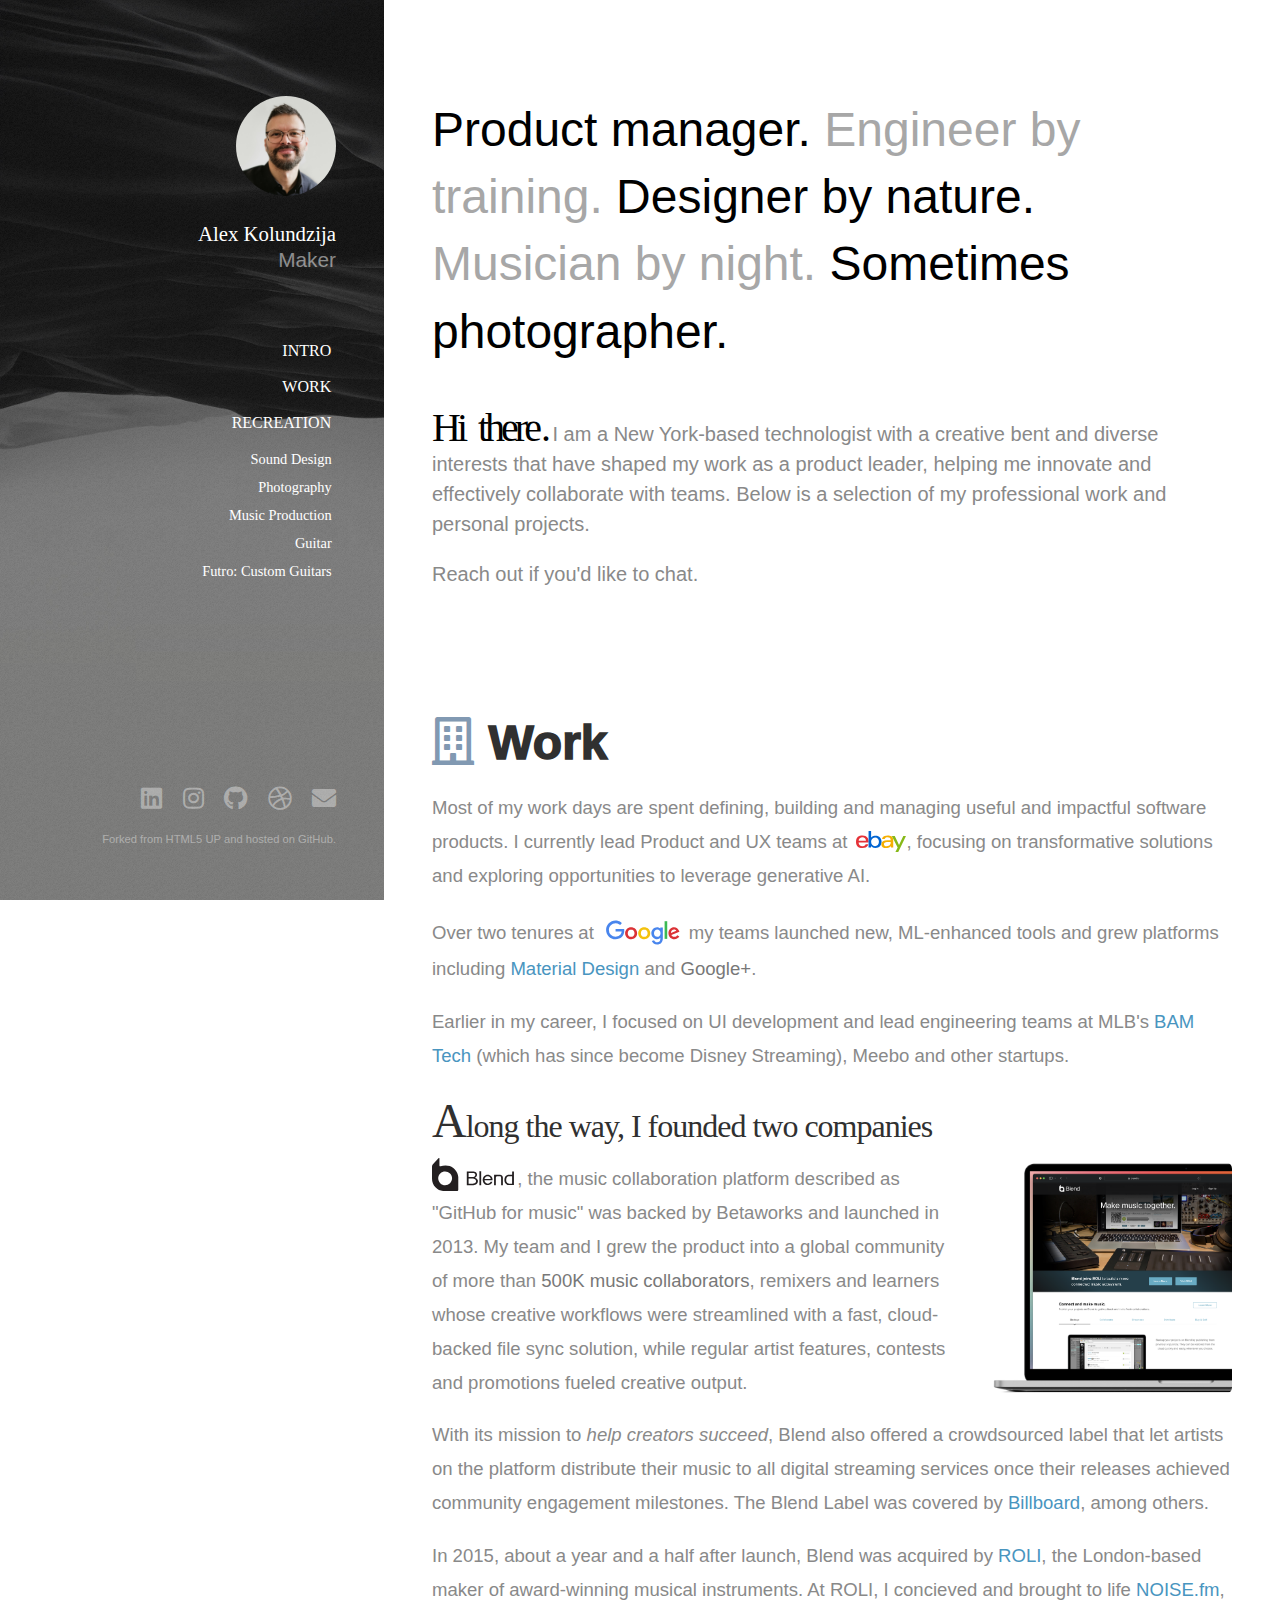
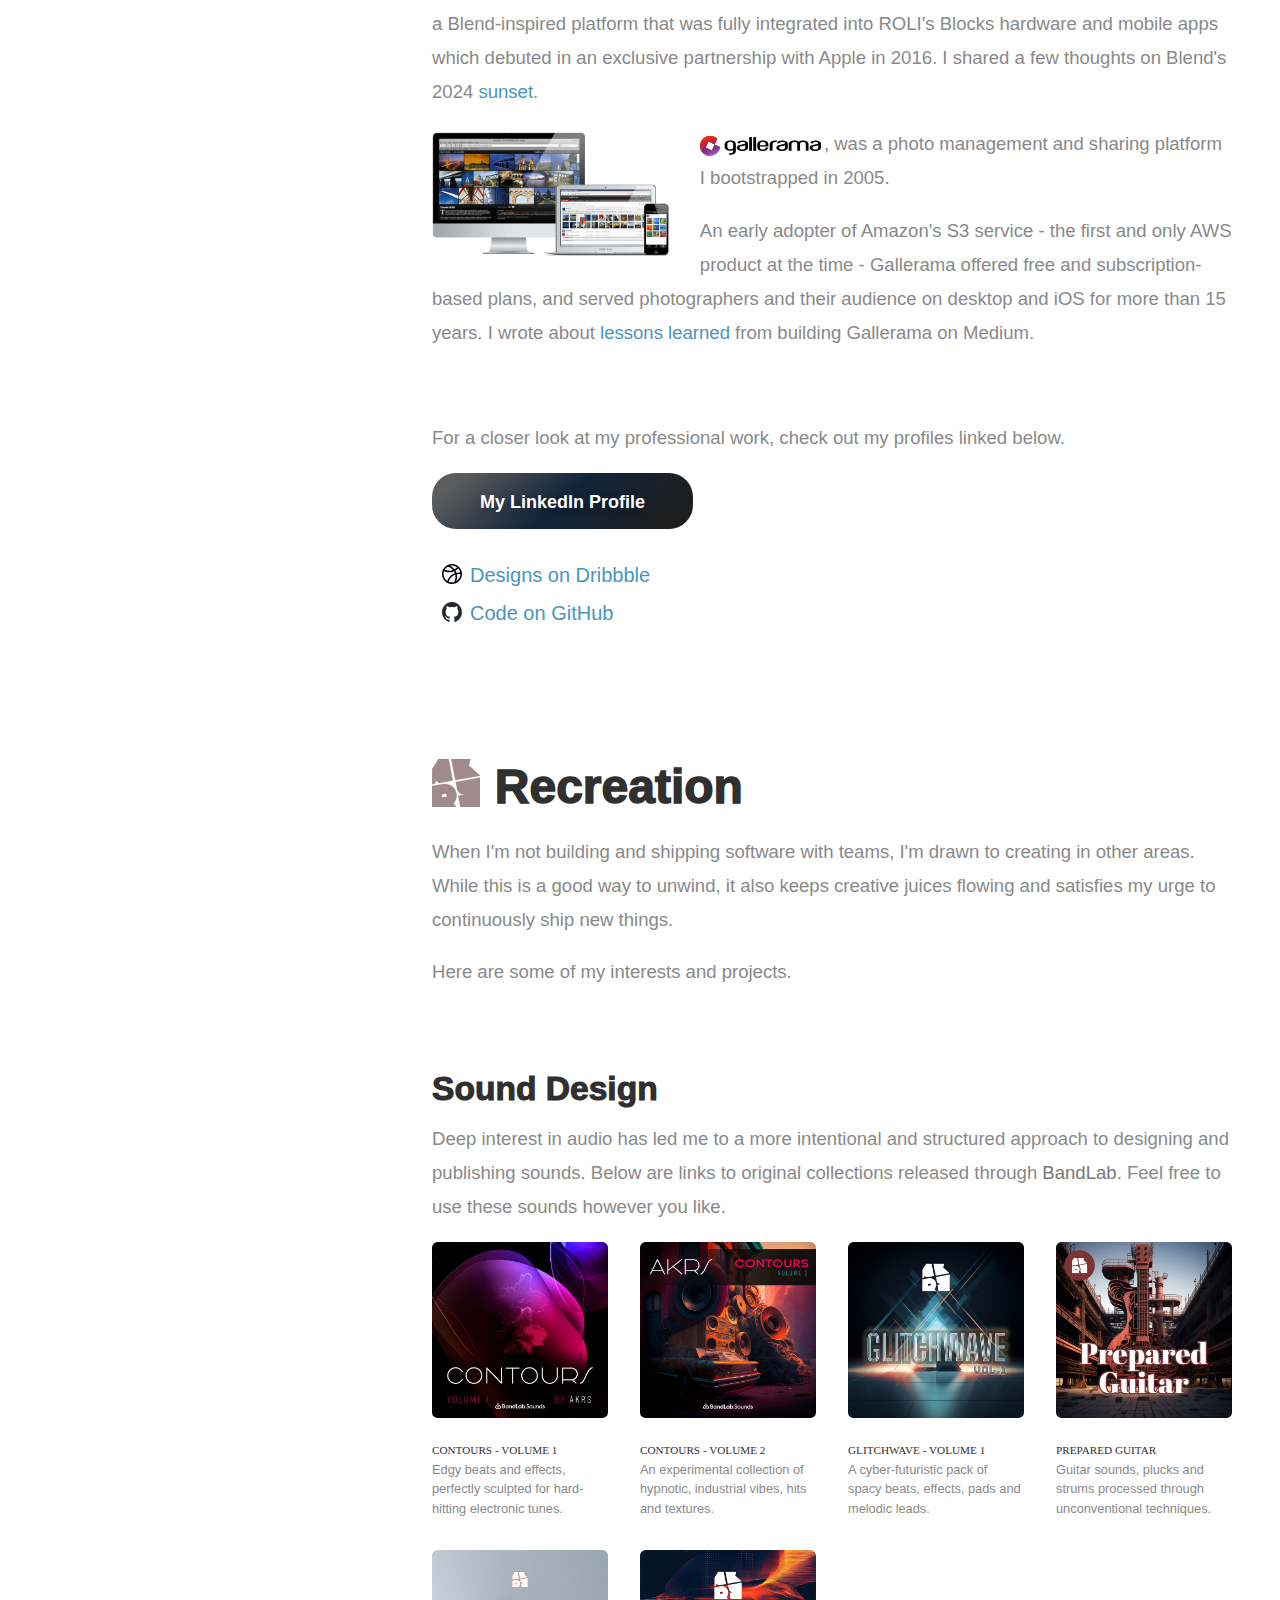
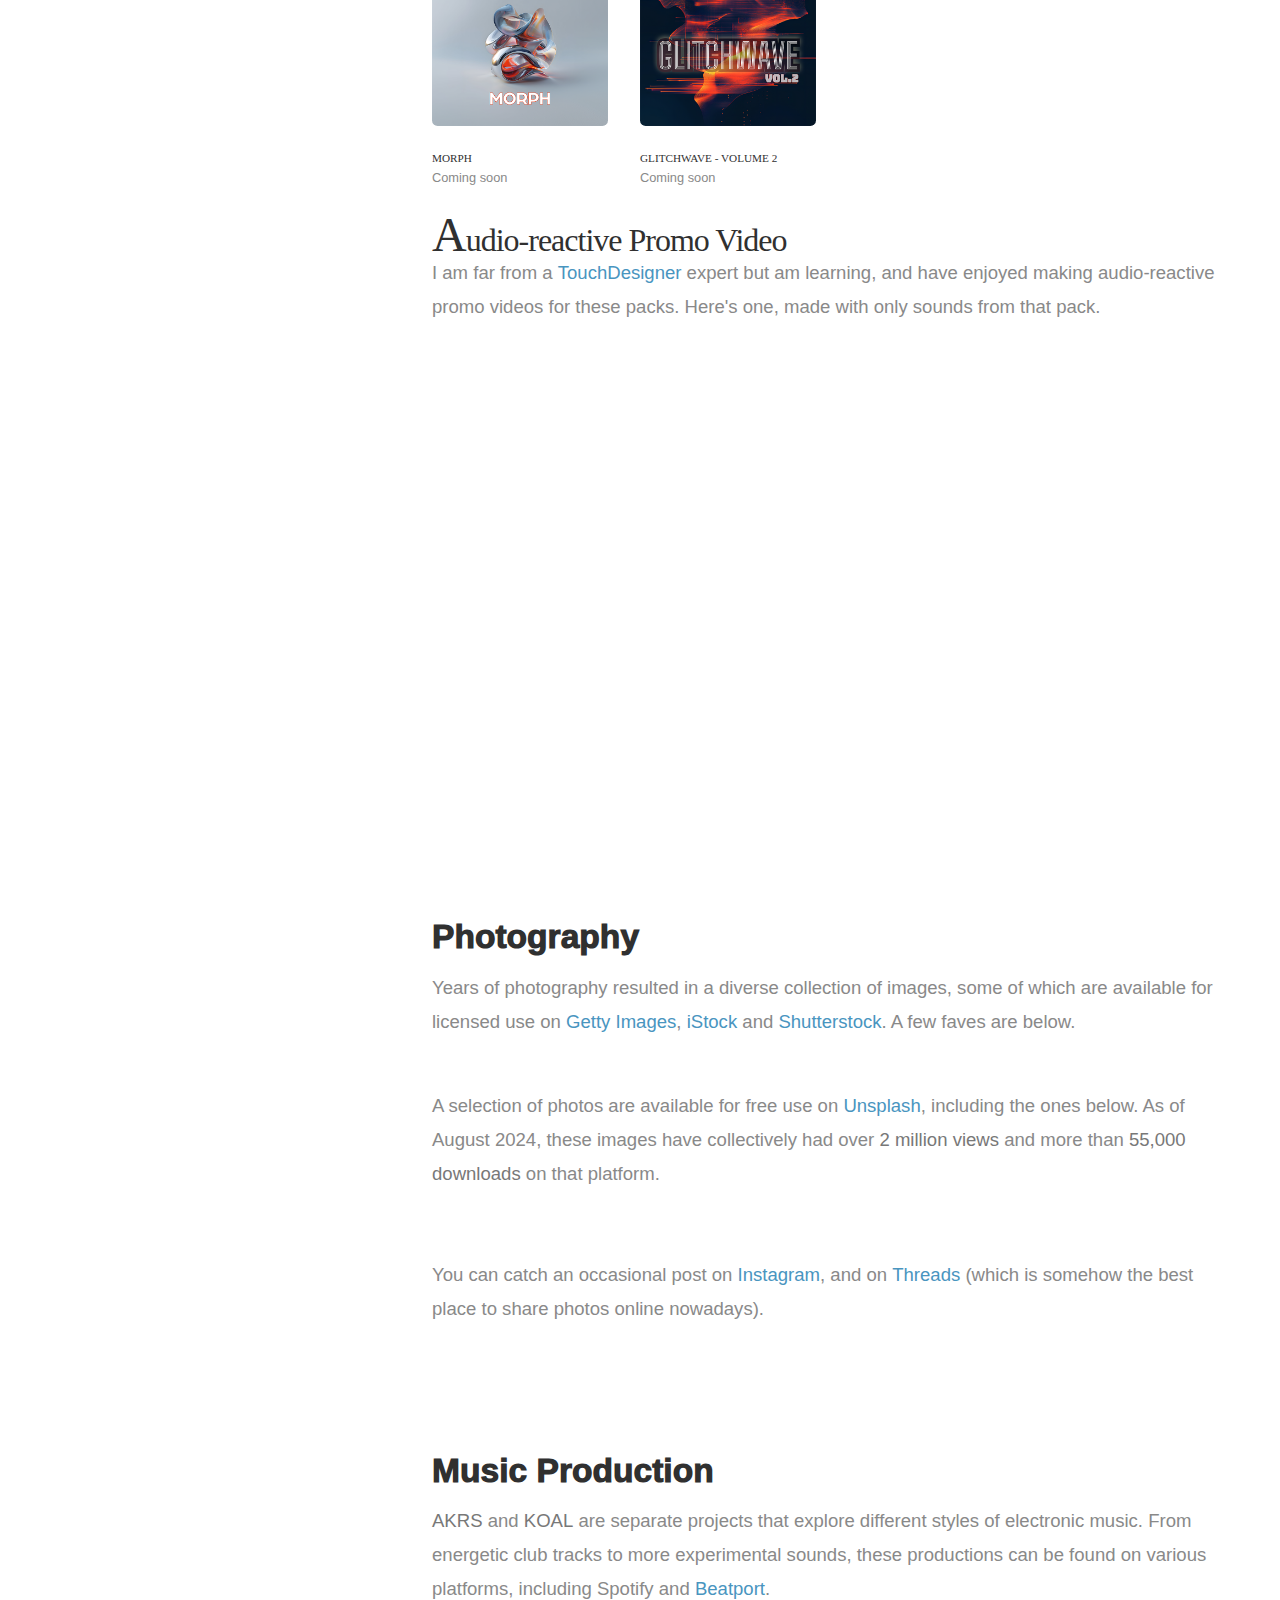
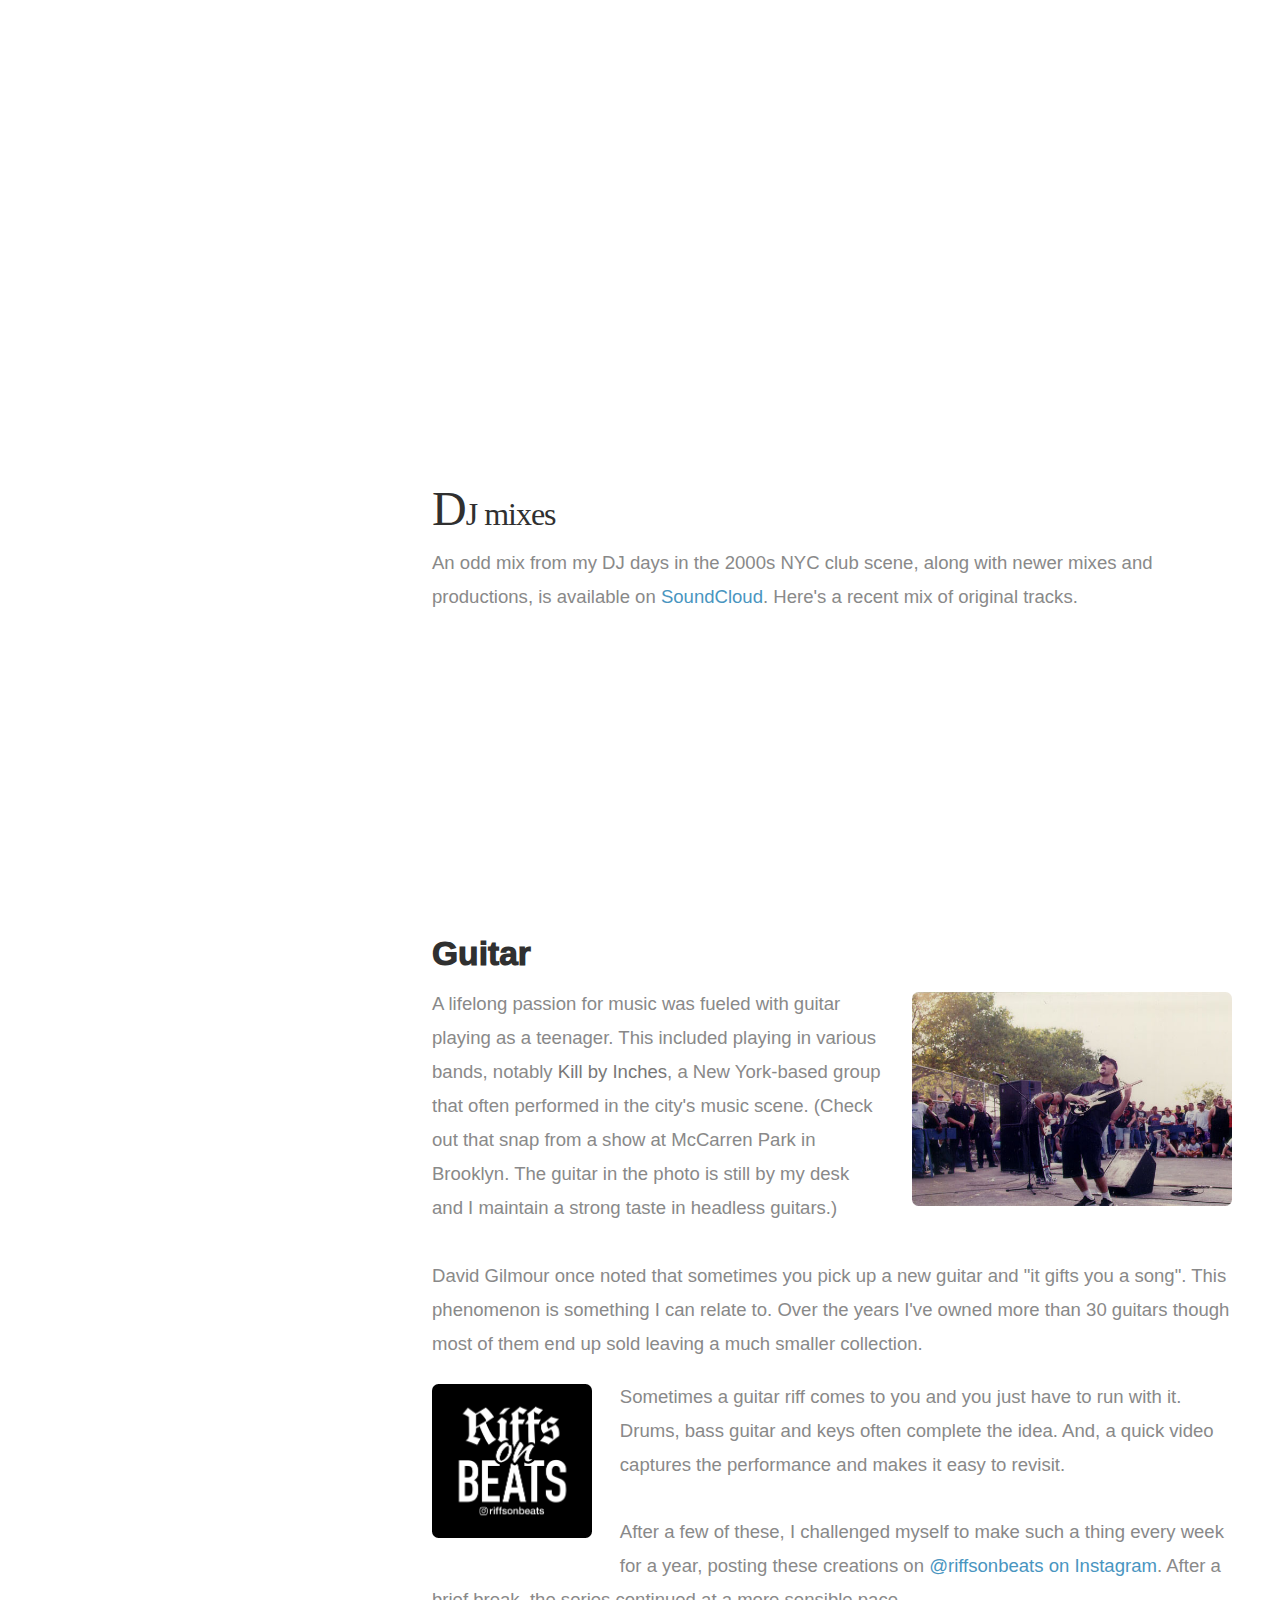
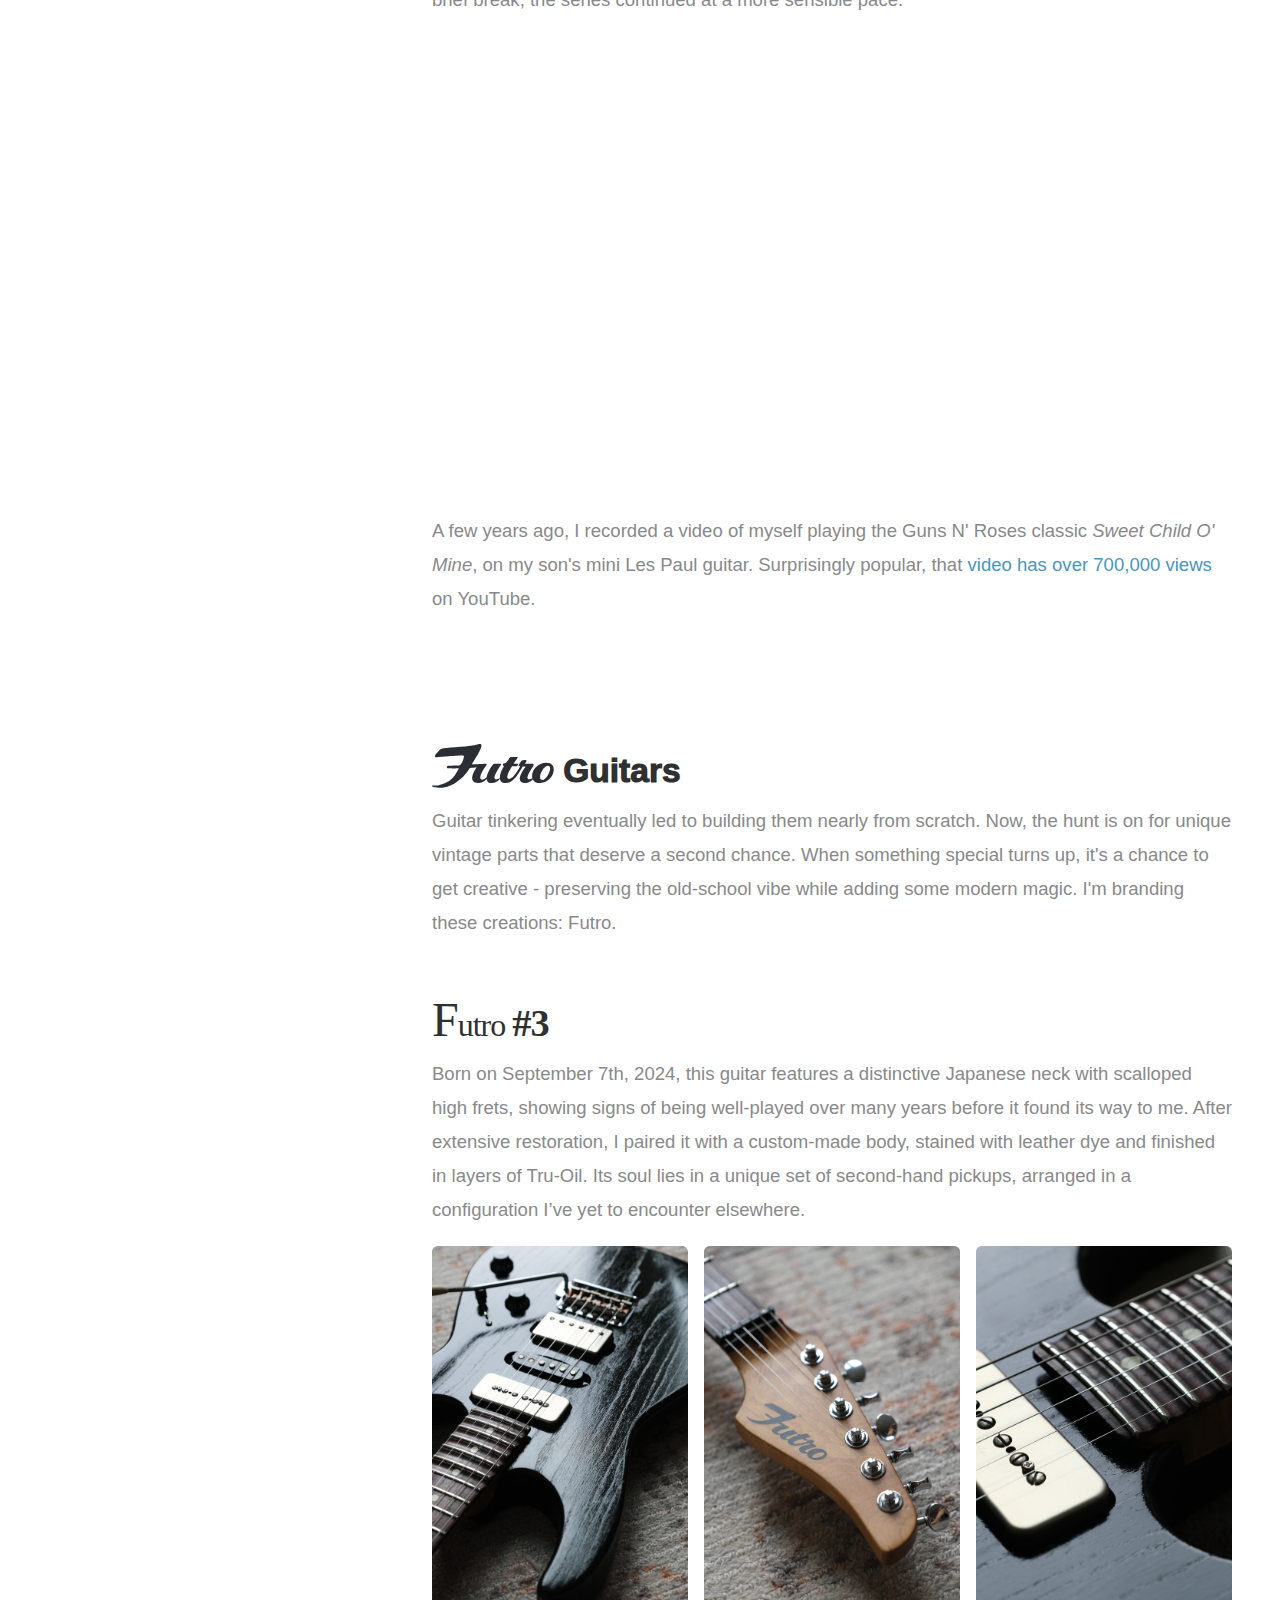
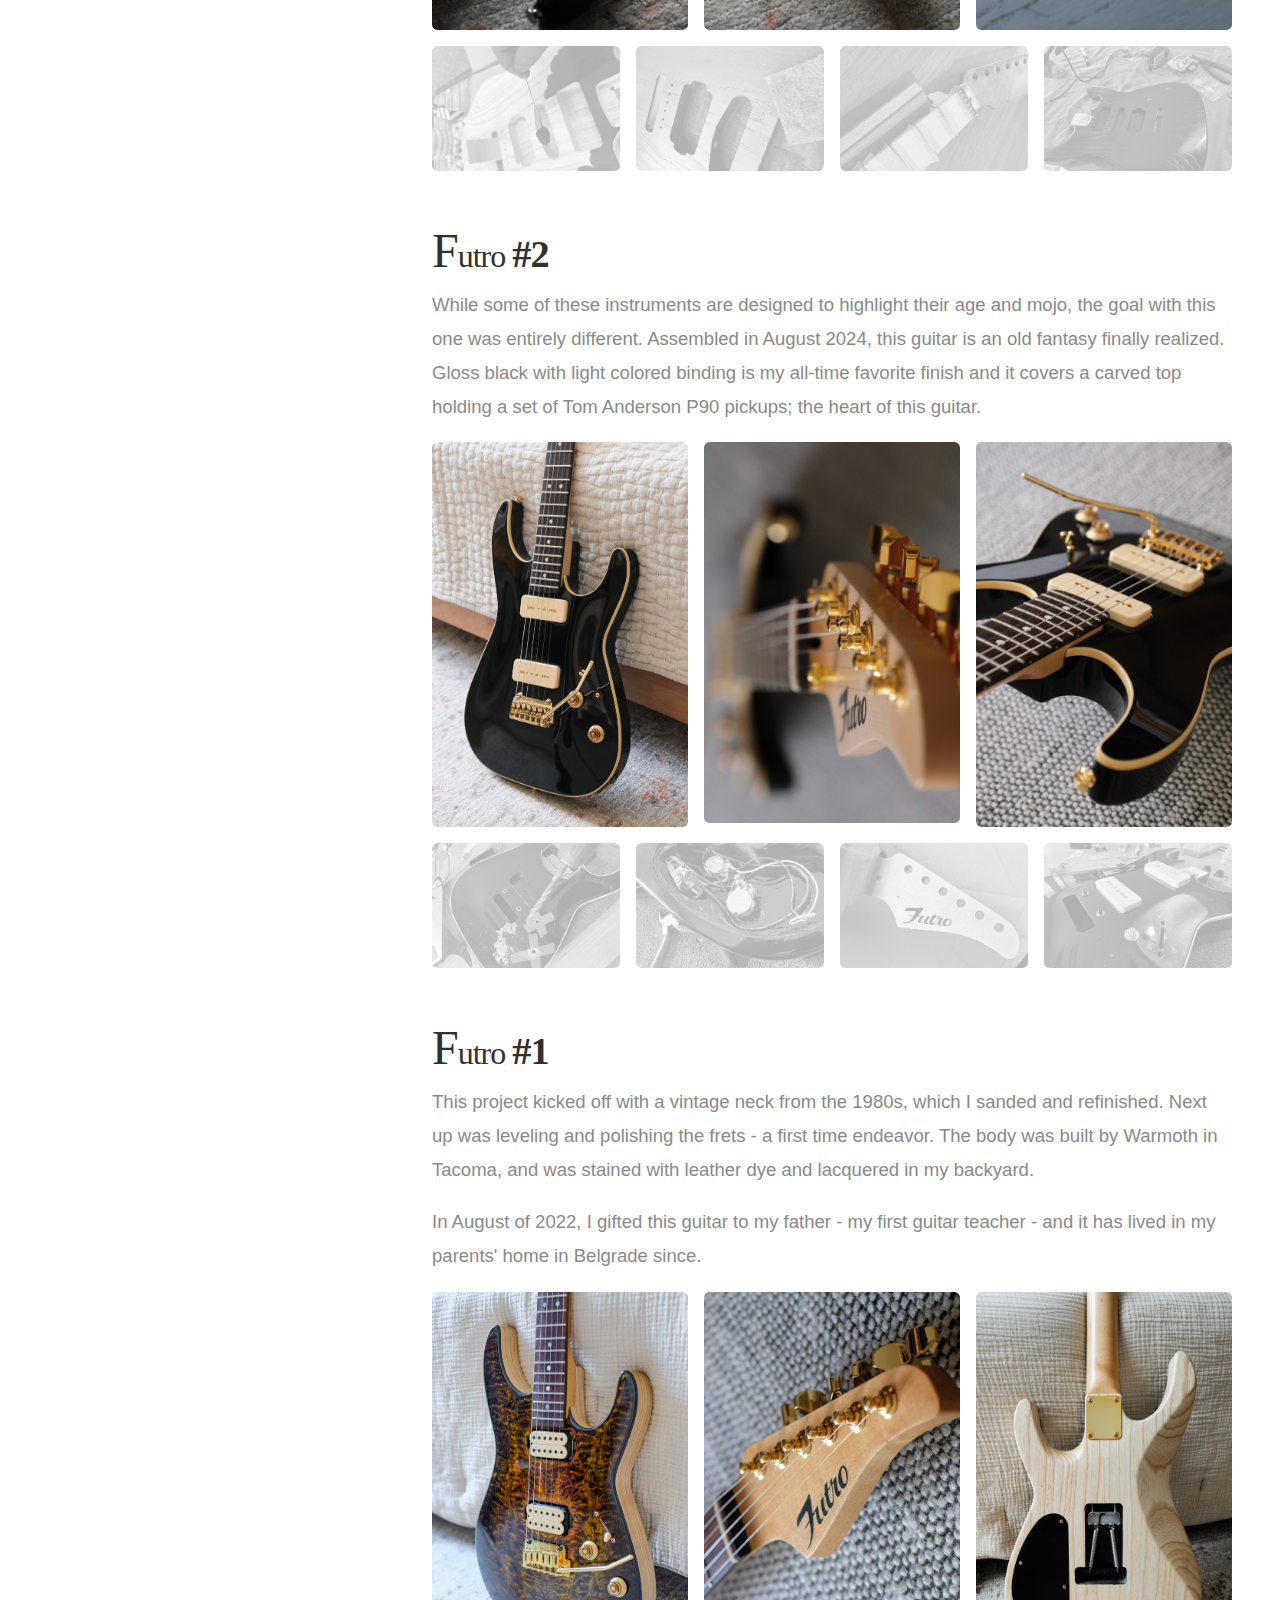
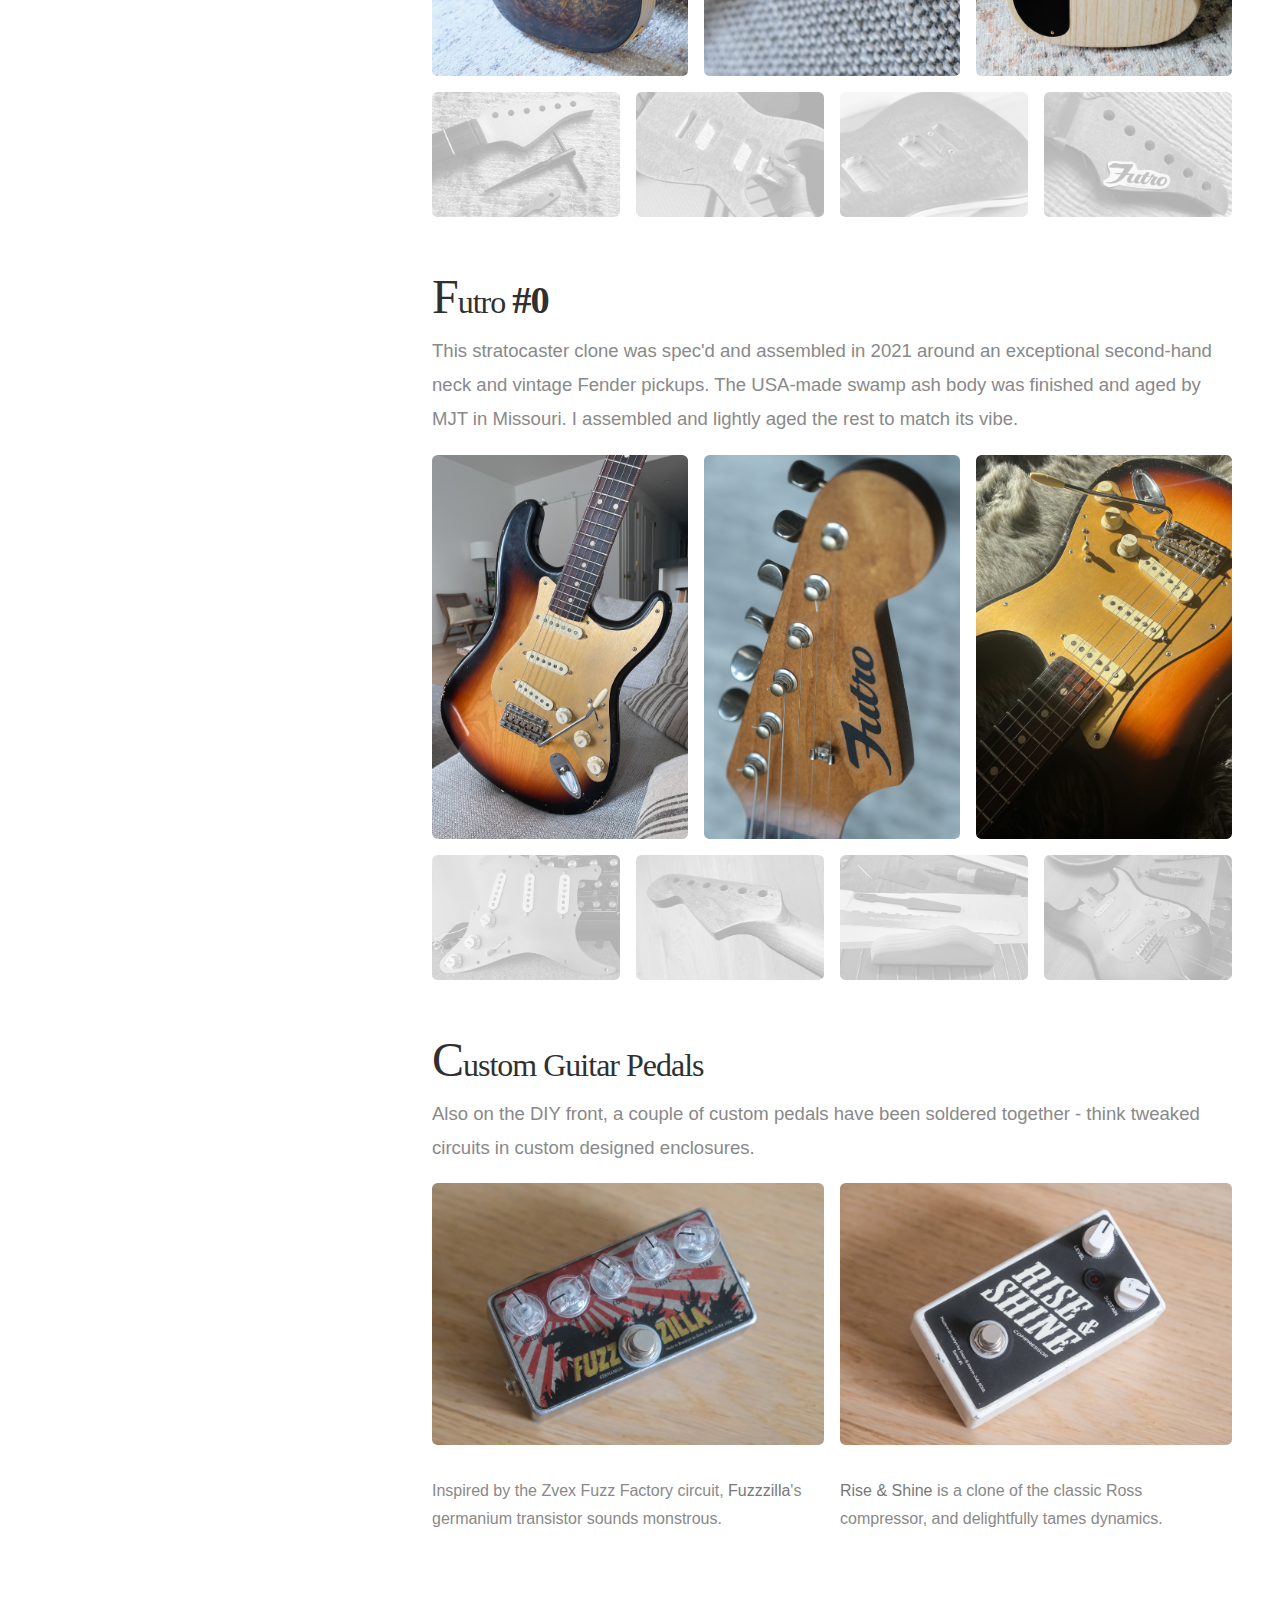
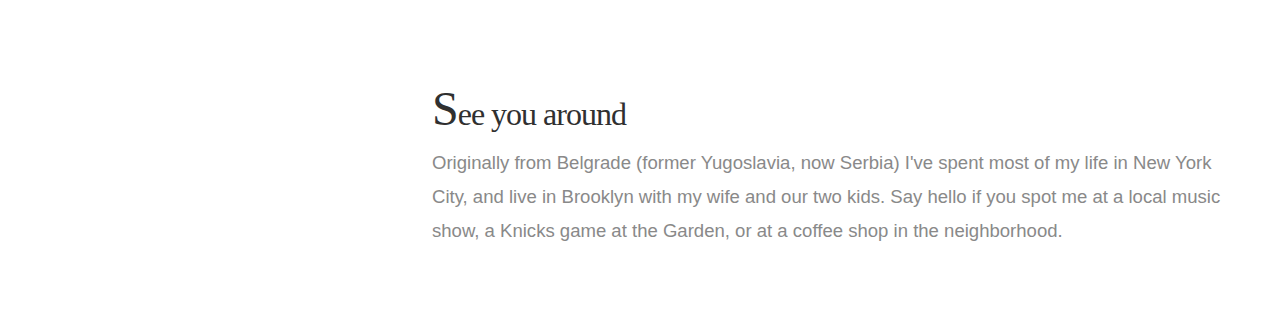
==== index.html @ fb9c917a "typo fix" ====
<!DOCTYPE HTML>
<!-- This page started off as HTML5 UP's Strata template created by @ajlkn and has been heavily modified. -->
<html>
	<head>
		<title>Alex Kolundzija - Portfolio</title>
		<meta charset="utf-8" />
		<meta name="viewport" content="width=device-width, initial-scale=1, user-scalable=no" />
		<link rel="stylesheet" href="assets/css/main.css" />
		<script async src="https://www.googletagmanager.com/gtag/js?id=G-3B1X1DJFR6"></script>
		<script>
			window.dataLayer = window.dataLayer || [];
			function gtag(){dataLayer.push(arguments);}
			gtag('js', new Date());
			gtag('config', 'G-3B1X1DJFR6');
		</script>
	</head>
	<body class="is-preload">

		<!-- Header -->
			<header id="header">
				<div class="inner">
					<a href="#" class="image avatar"><img src="images/avatar.jpg" alt="" /></a>
					<h1>
							<strong>Alex Kolundzija</strong>
							<div>Maker</div>
					</h1>
					<div class="nav">
						<ul class="top">
							<li><a href="#intro">Intro</a></li>
							<li><a href="#work">Work</a></li>
							<li><a href="#personal-projects">Recreation</a></li>
						</ul>
						<ul class="sub">
							<li><a href="#sound">Sound Design</a></li>
							<li><a href="#photography">Photography</a></li>
							<li><a href="#music">Music Production</a></li>
							<li><a href="#guitar">Guitar</a></li>
							<li><a href="#futro">Futro: Custom Guitars</a></li>
						</ul>
					</div>
				</div>
			</header>

		<!-- Main -->
			<div id="main">

				<!-- Intro -->
				<section id="intro">
					<header class="major">
						<h1>
							<span>Product manager.</span>
							<span>Engineer by training.</span>
							<span>Designer by nature.</span> 
							<span>Musician by night.</span>
							<span>Sometimes photographer.</span>
						</h1>
					</header>
					<p>
						<strong>Hi there</strong> I am a New York-based technologist with a creative bent and diverse interests 
						that have shaped my work as a product leader, helping me innovate and effectively  collaborate with teams. 
						Below is a selection of my professional work and personal projects.
					</p>
					<p>Reach out if you'd like to chat.</p>
				</section>

				<!-- Work -->
				<section id="work">
					<h2 class="icon fa-building">Work</h2>
					<p>
						Most of my work days are spent defining, building and managing useful and impactful software products. 
						I currently lead Product and UX teams at <img src="images/logo-ebay.svg" style="height:1.1em; margin:0 0 0 3px; vertical-align:-4px" alt="eBay">, 
						focusing on transformative solutions and exploring opportunities to leverage generative AI.
					</p>
					<p>
						Over two tenures at <img src="images/logo-google.svg" style="height: 2.2em; margin: 0 0 0 3px; vertical-align: -13px;" alt="Google" /> 
						my teams launched new, ML-enhanced tools and grew platforms including <a href="https://material.io" target="_blank">Material Design</a> 
						and <strong>Google+</strong>.
					</p>
					<p>
						Earlier in my career, I focused on UI development and lead engineering teams at MLB's 
						<a href="https://www.bamtechmedia.com/" target="_blank">BAM Tech</a> (which has since become Disney 
						Streaming), Meebo and other startups.
					</p>
					<h3>Along the way, I founded two companies</h3>
					<p>
						<img src="images/screenshot-blend.png" class="image right">
						<img src="images/logo-blend.svg" style="height:1.8em; margin:0 3px 0 0; vertical-align:-6px;">, 
						the music collaboration platform described as "GitHub for music" was backed by Betaworks and launched 
						in 2013. My team and I grew the product into a global community of more than <strong>500K music collaborators</strong>, 
						remixers and learners whose creative workflows were streamlined with a fast, cloud-backed file sync solution, 
						while regular artist features, contests and promotions fueled creative output.
					</p>
					<p>
						With its mission to <em>help creators succeed</em>, Blend also offered a crowdsourced label that let 
						artists on the platform distribute their music to all digital streaming services once their releases 
						achieved community engagement milestones. The Blend Label was covered by 
						<a href="https://www.billboard.com/pro/blend-announces-record-label-distribution-deal-with-the-orchard-cloud/" target="_blend">Billboard</a>, 
						among others. 
					</p>
					<p>
						In 2015, about a year and a half after launch, Blend was acquired by <a href="https://www.roli.com" target="_blank">ROLI</a>, 
						the London-based maker of award-winning musical instruments. At ROLI, I concieved and brought to life 
						<a href="https://noise.fm" target="_blank">NOISE.fm</a>, a Blend-inspired platform that was fully integrated into ROLI's 
						Blocks hardware and mobile apps which debuted in an exclusive partnership with Apple in 2016. 
						I shared a few thoughts on Blend's 2024 <a href="https://www.linkedin.com/feed/update/urn:li:activity:7212576563639263232/" target="_blank">sunset</a>. 
					</p>
					<p>
						<img src="images/screenshot-gallerama.png" class="image left">
						<img src="images/logo-gallerama.svg" style="height:1.1em; margin:0 3px 0 0; vertical-align: -6px;" alt="Gallerama" />, 
						was a photo management and sharing platform I bootstrapped in 2005.
					</p>
					<p>
						An early adopter of Amazon's S3 service - the first and only AWS product at the time - Gallerama offered 
						free and subscription-based plans, and served photographers and their audience on desktop and iOS for more 
						than 15 years. I wrote about 
						<a href="https://medium.com/@kolumbo/insights-from-my-bootstrapped-startup-fail-3-lessons-learned-798f6143aca" target="_blank">lessons learned</a> 
						from building Gallerama on Medium</a>.
					</p>
					<p><br/></p>
					<p>
						For a closer look at my professional work, check out my profiles linked below.
					</p>
					<div id="work-profiles">
						<ul class="actions">
							<li><a href="https://linkedin.com/in/alexkolund" class="button primary" target="_blank">My LinkedIn Profile</a>
						</ul>
						<ul class="secondary-links">
							<li><a href="https://dribbble.com/kolumbo" target="_blank" class="link-dribbble">Designs on Dribbble</a></li>
							<li><a href="https://github.com/subchild" target="_blank" class="link-github">Code on GitHub</a></li>
						</ul>
					</div>
					</section>

				<!-- Personal Projects -->
				<section id="personal-projects">
					<h2 class="icon icon-akrs">
						<svg viewBox="0 0 121 120" xmlns="http://www.w3.org/2000/svg">
							<path fill="currentColor" stroke="currentColor" d="M51.5 53.7021L41.5 0H16.3186L0.3186 25.1355V62.7325L6.87414 61.5772L10.3186 53.5L17.0413 59.7855L51.5 53.7021ZM48.198 0L58.5588 52.5L120.059 41.5851L91.9963 16L95.9221 0H48.198ZM25.8735 63.163L0 67.7021V119.702H60.8911L53.6211 111.03C59.6685 104.361 62.5869 95.225 60.9121 85.7119C58.0044 69.1946 42.2861 60.2737 25.8735 63.163ZM120 46.7021V119.702H71L66 92.2021L80.7603 89.1696L80.6313 88.4378C70.0366 88.2551 64.1748 83.2152 62.5 73.7021L59.5 57.5848L120 46.7021ZM24 88.5609L32.0029 87.1293L32.0059 87.1456C32.123 87.1133 32.2432 87.0861 32.3662 87.0642C34.5762 86.6689 36.6875 88.1398 37.083 90.3497C37.4785 92.5595 36.0078 94.6714 33.7979 95.0667C33.6748 95.0886 33.5527 95.1048 33.4316 95.1155L33.4346 95.1318L25.4316 96.5634L24 88.5609Z"/>
						</svg>Recreation
					</h2>
					<p>
						When I'm not building and shipping software with teams, I'm drawn to creating in other areas. While this is a 
						good way to unwind, it also keeps creative juices flowing and satisfies my urge to continuously ship new things.
					</p>	
					<p>
						Here are some of my interests and projects.
					</p>
				</section>

				<!-- Sound -->
				<section id="sound">
					<h2>Sound Design</h2>
					<p>
						Deep interest in audio has led me to a more intentional and structured approach to designing and publishing sounds. 
						Below are links to original collections released through <strong>BandLab</strong>. Feel free to use these sounds however you like.
					</p>						
					<div class="row">
						<article class="col-3 col-12-xsmall work-item">
							<a href="https://www.bandlab.com/sounds/pack/akrs-contours-vol-1" target="_blank" class="image fit thumb"><img src="images/sound-contours1.jpg" alt="" /></a>
							<h4>Contours - Volume 1</h4>
							<p>Edgy beats and effects, perfectly sculpted for hard-hitting electronic tunes.</p>
						</article>
						<article class="col-3 col-12-xsmall work-item">
							<a href="https://www.bandlab.com/sounds/pack/akrs-contours-vol-2" target="_blank" class="image fit thumb"><img src="images/sound-contours2.jpg" alt="" /></a>
							<h4>Contours - Volume 2</h4>
							<p>An experimental collection of hypnotic, industrial vibes, hits and textures.</p>
						</article>
						<article class="col-3 col-12-xsmall work-item">
							<a href="https://www.bandlab.com/sounds/pack/akrs-glitchwave-vol-1" target="_blank" class="image fit thumb"><img src="images/sound-glitchwave1.jpg" alt="" /></a>
							<h4>Glitchwave - Volume 1</h4>
							<p>A cyber-futuristic pack of spacy beats, effects, pads and melodic leads.</p>
						</article>
						<article class="col-3 col-12-xsmall work-item">
							<a href="https://www.bandlab.com/sounds/pack/akrs-prepared-guitar" target="_blank" class="image fit thumb"><img src="images/sound-prepared-guitar.jpg" alt="" /></a>
							<h4>Prepared Guitar</h4>
							<p>Guitar sounds, plucks and strums processed through unconventional techniques.</p>
						</article>
						<article class="col-3 col-12-xsmall work-item">
							<img class="image fit thumb" src="images/sound-morph.png" alt="" />
							<h4>Morph</h4>
							<p>Coming soon</p>
						</article>
						<article class="col-3 col-12-xsmall work-item">
							<img class="image fit thumb" src="images/sound-glitchwave2.png" alt="" />
							<h4>Glitchwave - Volume 2</h4>
							<p>Coming soon</p>
						</article>
					</div>
					<h3>Audio-reactive Promo Video</h3>
					<p>
						I am far from a <a href="https://https://derivative.ca/" class="link-touchdesigner">TouchDesigner</a> expert but am learning, and 
						have enjoyed making audio-reactive promo videos for these packs. Here's one, made with only sounds from that pack.
					</p>
					<div class="yt-video">
						<iframe src="https://www.youtube.com/embed/Rqt8SKhWTj8?si=EQr9s0Y5B8GQWJ8G?vq=hd1080" title="YouTube video player" frameborder="0" allow="accelerometer; autoplay; clipboard-write; encrypted-media; gyroscope; picture-in-picture; web-share" referrerpolicy="strict-origin-when-cross-origin" allowfullscreen></iframe>
					</div>
				</section>
					
				<!-- Photography -->
				<section id="photography">
					<h2>Photography</h2>
					<p>
						Years of photography resulted in a diverse collection of images, some of which are available for licensed use on 
						<a href="https://www.gettyimages.com/search/photographer?photographer=vanillastring" target="_blank">Getty Images</a>, 
						<a href="https://www.istockphoto.com/portfolio/vanillastring" target="_blank">iStock</a> and 
						<a href="https://www.shutterstock.com/g/Alex+Kolundzija" target="_blank">Shutterstock</a>. A few faves are below.
					</p>
					<div class="box alt">
						<div class="row gtr-50 gtr-uniform">
							<div class="col-4"><span class="image fit"><img src="https://media.gettyimages.com/id/2150757361/photo/beach-breeze-wander.jpg?s=612x612&w=0&k=20&c=dEIugsqsEGyJMnff_DYHU8ls5WX32Rg80BSlR4p7CVY=" alt="" /></span></div>
							<div class="col-4"><span class="image fit"><img src="https://media.istockphoto.com/id/2155928768/photo/iconic-cityscape-framed-by-industrial-bridge-arches.jpg?s=612x612&w=0&k=20&c=zDADcV2g_IPN-nxSD3kdbLSzauSkwUAXWqyTF7Ihb10=" alt="" /></span></div>
							<div class="col-4"><span class="image fit"><img src="https://media.istockphoto.com/id/2150757340/photo/desert-tranquility-expanse.jpg?s=612x612&w=0&k=20&c=4yKD5P75HAgX_BrMLt3_YVZbmXr2fpxGUq0oDE4__sM=" alt="" /></span></div>
						</div>
					</div>
					<!-- <h3>Unsplash</h3> -->
					<p>
						A selection of photos are available for free use on <a href="https://unsplash.com/@alexkolund" target="_blank">Unsplash</a>, 
						including the ones below. As of August 2024, these images have collectively had over <strong>2 million views</strong> 
						and more than <strong>55,000 downloads</strong> on that platform.
					</p>
					<div class="box alt">
						<div class="row gtr-50 gtr-uniform">
							<div class="col-4"><span class="image fit"><img src="https://images.unsplash.com/photo-1631547537962-08c6b4e8e900?w=800&auto=format&fit=crop&q=60&ixlib=rb-4.0.3&ixid=M3wxMjA3fDB8MHxwcm9maWxlLXBhZ2V8Mzd8fHxlbnwwfHx8fHw%3D" alt="" /></span></div>
							<div class="col-4"><span class="image fit"><img src="https://images.unsplash.com/photo-1681684563154-798e01d10fe9?w=800&auto=format&fit=crop&q=60&ixlib=rb-4.0.3&ixid=M3wxMjA3fDB8MHxwcm9maWxlLXBhZ2V8MzZ8fHxlbnwwfHx8fHw%3D" alt="" /></span></div>
							<div class="col-4"><span class="image fit"><img src="https://images.unsplash.com/photo-1714423718253-b1bd2d95ddd9?w=800&auto=format&fit=crop&q=60&ixlib=rb-4.0.3&ixid=M3wxMjA3fDB8MHxwcm9maWxlLXBhZ2V8MjN8fHxlbnwwfHx8fHw%3D" alt="" /></span></div>
							<div class="col-4"><span class="image fit"><img src="https://images.unsplash.com/photo-1724674117588-088d2781cb81?w=800&auto=format&fit=crop&q=60&ixlib=rb-4.0.3&ixid=M3wxMjA3fDB8MHxwcm9maWxlLXBhZ2V8OXx8fGVufDB8fHx8fA%3D%3D" alt="" /></span></div>
							<div class="col-4"><span class="image fit"><img src="https://images.unsplash.com/photo-1716298874747-761c1418684e?w=800&auto=format&fit=crop&q=60&ixlib=rb-4.0.3&ixid=M3wxMjA3fDB8MHxwcm9maWxlLXBhZ2V8MTl8fHxlbnwwfHx8fHw%3D" alt="" /></span></div>
							<div class="col-4"><span class="image fit"><img src="https://images.unsplash.com/photo-1717191981655-21df8c76f9da?w=800&auto=format&fit=crop&q=60&ixlib=rb-4.0.3&ixid=M3wxMjA3fDB8MHxwcm9maWxlLXBhZ2V8NHx8fGVufDB8fHx8fA%3D%3D" alt="" /></span></div>
						</div>
					</div>
					<!-- <h3>Elsewhere</h3> -->
					<p>
						You can catch an occasional post on <a href="https://instagram.com/kolumbo" target="_blank">Instagram</a>, and on 
						<a href="https://threads.net/kolumbo" target="_blank">Threads</a> (which is somehow the best place to share photos online nowadays).
					</p>
				</section>

				<!-- Music -->
				<section id="music">
					<h2>Music Production</h2>
					<p>
						<strong>AKRS</strong> and <strong>KOAL</strong> are separate projects that explore different styles of electronic music. 
						From energetic club tracks to more experimental sounds, these productions can be found on various platforms, including Spotify and
						<a href="https://www.beatport.com/artist/akrs/564375" target="_blank">Beatport</a>.
					</p>
					<p><iframe style="border-radius:12px" src="https://open.spotify.com/embed/playlist/4x2jcLVVme1asUGIN52vvN?utm_source=generator&theme=0" width="100%" height="425" frameBorder="0" allowfullscreen="" allow="autoplay; clipboard-write; encrypted-media; fullscreen; picture-in-picture" loading="lazy"></iframe></p>
					<h3>DJ mixes</h3>
					<p>
						An odd mix from my DJ days in the 2000s NYC club scene, along with newer mixes and productions, is available 
						on <a href="https://www.soundcloud.com/akrs" target="_blank">SoundCloud</a>. Here's a recent mix of original tracks.
					</p>
					<p><iframe width="100%" height="166" scrolling="no" frameborder="no" allow="autoplay" src="https://w.soundcloud.com/player/?url=https%3A//api.soundcloud.com/tracks/1555330351&color=%23ff5500&auto_play=false&hide_related=false&show_comments=true&show_user=true&show_reposts=false&show_teaser=true"></iframe></p>
				</section>

				<!-- Guitar -->
				<section id="guitar">
					<h2>Guitar</h2>
					<p>	
						<span class="image right"><img src="images/alex-in-1997.jpg" alt="" /></span>
						A lifelong passion for music was fueled with guitar playing as a teenager. This included playing in various bands, 
						notably <strong>Kill by Inches</strong>, a New York-based group that often performed in the city's music scene. 
						(Check out that snap from a show at McCarren Park in Brooklyn. The guitar in the photo is still
						by my desk and I maintain a strong taste in headless guitars.)
						<br/><br/>
						David Gilmour once noted that sometimes you pick up a new guitar and "it gifts you a song". This phenomenon 
						is something I can relate to. Over the years I've owned more than 30 guitars though most of them end up sold 
						leaving a much smaller collection.
					</p>
					<!-- <br/><h3>Riffs On Beats</h3> -->
					<p>
						<span class="image left"><img src="images/logo-riffsonbeats.png" alt="" /></span>
						Sometimes a guitar riff comes to you and you just have to run with it. Drums, bass guitar and keys often complete 
						the idea. And, a quick video captures the performance and makes it easy to revisit.
						<br/><br/>
						After a few of these, I challenged myself to make such a thing every week for a year, posting these creations on 
						<a href="https://www.instagram.com/riffsonbeats" target="_blank">@riffsonbeats on Instagram</a>. After a 
						brief break, the series continued at a more sensible pace.
					</p>
					<div class="yt-video">
						<iframe src="https://www.youtube.com/embed/OjhH_O6thb8?si=9ojt0_2WGwdHgXLx" title="YouTube video player" frameborder="0" allow="accelerometer; autoplay; clipboard-write; encrypted-media; gyroscope; picture-in-picture; web-share" referrerpolicy="strict-origin-when-cross-origin" allowfullscreen></iframe>
					</div>	
					<br/>
					<p>
						A few years ago, I recorded a video of myself playing the Guns N' Roses classic <em>Sweet Child O' Mine</em>, 
						on my son's mini Les Paul guitar. Surprisingly popular, that 
						<a href="https://www.youtube.com/watch?v=nspAvIvq6Wg" target="_blank">video has over 700,000 views</a> on YouTube.
					</p>
				</section>

				<!-- Futro -->
				<section id="futro">
					<h2><img src="images/logo-futro.svg" alt="Futro Guitars" style="height:1.3em; vertical-align:-6px;"/> Guitars</h2>
					<p>
						Guitar tinkering eventually led to building them nearly from scratch. Now, the hunt is on for unique vintage parts that 
						deserve a second chance. When something special turns up, it's a chance to get creative - preserving the old-school vibe 
						while adding some modern magic. I'm branding these creations: Futro.
					</p>

					<h3>Futro <span>#3</span></h3>
					<p>
						Born on September 7th, 2024, this guitar features a distinctive Japanese neck with scalloped high frets, showing signs 
						of being well-played over many years before it found its way to me. After extensive restoration, I paired it with a 
						custom-made body, stained with leather dye and finished in layers of Tru-Oil. Its soul lies in a unique set of second-hand 
						pickups, arranged in a configuration I’ve yet to encounter elsewhere.
					</p>
					<div class="box alt">
						<div class="row gtr-50 gtr-uniform">
							<div class="col-4"><span class="image fit"><img src="images/futro-3-v1.jpg" alt="" /></span></div>
							<div class="col-4"><span class="image fit"><img src="images/futro-3-v2.jpg" alt="" /></span></div>
							<div class="col-4"><span class="image fit"><img src="images/futro-3-v3.jpg" alt="" /></span></div>

							<div class="col-3"><span class="image fit gray"><img src="images/futro-3-wip-1.jpg" alt="" /></span></div>
							<div class="col-3"><span class="image fit gray"><img src="images/futro-3-wip-6.jpg" alt="" /></span></div>
							<div class="col-3"><span class="image fit gray"><img src="images/futro-3-wip-3.jpg" alt="" /></span></div>
							<div class="col-3"><span class="image fit gray"><img src="images/futro-3-wip-2.jpg" alt="" /></span></div>
						</div>
					</div>

					<h3>Futro <span>#2</span></h3>
					<p>
						While some of these instruments are designed to highlight their age and mojo, the goal with this one was entirely different.
						Assembled in August 2024, this guitar is an old fantasy finally realized. Gloss black with light colored binding is my all-time 
						favorite finish and it covers a carved top holding a set of Tom Anderson P90 pickups; the heart of this guitar. 
					</p>
					<div class="box alt">
						<div class="row gtr-50 gtr-uniform">
							<div class="col-4"><span class="image fit"><img src="images/futro-2-v1.jpg" alt="" /></span></div>
							<div class="col-4"><span class="image fit"><img src="images/futro-2-v3.jpg" alt="" /></span></div>
							<div class="col-4"><span class="image fit"><img src="images/futro-2-v2.jpg" alt="" /></span></div>

							<div class="col-3"><span class="image fit gray"><img src="images/futro-2-wip-1.jpg" alt="" /></span></div>
							<div class="col-3"><span class="image fit gray"><img src="images/futro-2-wip-5.jpg" alt="" /></span></div>
							<div class="col-3"><span class="image fit gray"><img src="images/futro-2-wip-3.jpg" alt="" /></span></div>
							<div class="col-3"><span class="image fit gray"><img src="images/futro-2-wip-2.jpg" alt="" /></span></div>
						</div>
					</div>

					<h3>Futro <span>#1</span></h3>
					<p>
						This project kicked off with a vintage neck from the 1980s, which I sanded and refinished. Next up was 
						leveling and polishing the frets - a first time endeavor. The body was built by Warmoth in Tacoma, 
						and was stained with leather dye and lacquered in my backyard.
					</p>
					<p>In August of 2022, I gifted this guitar to my father - my first guitar teacher - and it has lived in my parents' home in Belgrade since.</p>
					<div class="box alt">
						<div class="row gtr-50 gtr-uniform">
							<div class="col-4"><span class="image fit"><img src="images/futro-1-3.jpg" alt="" /></span></div>
							<div class="col-4"><span class="image fit"><img src="images/futro-1-5.jpg" alt="" /></span></div>
							<div class="col-4"><span class="image fit"><img src="images/futro-1-4.jpg" alt="" /></span></div>

							<div class="col-3"><span class="image fit gray"><img src="images/futro-1-wip-1.jpg" alt="" /></span></div>
							<div class="col-3"><span class="image fit gray"><img src="images/futro-1-wip-2.jpg" alt="" /></span></div>
							<div class="col-3"><span class="image fit gray"><img src="images/futro-1-wip-4.jpg" alt="" /></span></div>
							<div class="col-3"><span class="image fit gray"><img src="images/futro-1-wip-3.jpg" alt="" /></span></div>
						</div>
					</div>

					<h3>Futro <span>#0</span></h3>
					<p>
						This stratocaster clone was spec'd and assembled in 2021 around an exceptional second-hand neck and vintage Fender pickups.
						The USA-made swamp ash body was finished and aged by MJT in Missouri. I assembled and lightly aged the rest to match its vibe.
					</p>
					<div class="box alt">
						<div class="row gtr-50 gtr-uniform">
							<div class="col-4"><span class="image fit"><img src="images/futro-0-5.jpg" alt="" /></span></div>
							<div class="col-4"><span class="image fit"><img src="images/futro-0-4.jpg" alt="" /></span></div>
							<div class="col-4"><span class="image fit"><img src="images/futro-0-6.jpg" alt="" /></span></div>

							<div class="col-3"><span class="image fit gray"><img src="images/futro-0-wip-3.jpg" alt="" /></span></div>
							<div class="col-3"><span class="image fit gray"><img src="images/futro-0-wip-1.jpg" alt="" /></span></div>
							<div class="col-3"><span class="image fit gray"><img src="images/futro-0-wip-2.jpg" alt="" /></span></div>
							<div class="col-3"><span class="image fit gray"><img src="images/futro-0-wip-4.jpg" alt="" /></span></div>
						</div>
					</div>

					<h3>Custom Guitar Pedals</h3>
					<p>
						Also on the DIY front, a couple of custom pedals have been soldered together - think tweaked circuits in 
						custom designed enclosures.
					</p>
					<div class="box alt">
						<div class="row gtr-50 gtr-uniform">
							<div class="col-6">
								<span class="image fit"><img src="images/pedal-fuzzzilla.jpg" alt="" /></span>
								<p>Inspired by the Zvex Fuzz Factory circuit, <strong>Fuzzzilla</strong>'s germanium transistor sounds monstrous.</p>
							</div>
							<div class="col-6">
								<span class="image fit"><img src="images/pedal-rise-and-shine.jpg" alt="" /></span>
								<p><strong>Rise & Shine</strong> is a clone of the classic Ross compressor, and delightfully tames dynamics.</p>
							</div>
						</div>
					</div>							
				</section>

				<!-- Closing -->
				<section id="closing">
					<h3>See you around</h3>
					<p>
						Originally from Belgrade (former Yugoslavia, now Serbia) I've spent most of my life in New York City, 
						and live in Brooklyn with my wife and our two kids. Say hello if you spot me at a local music show,
						a Knicks game at the Garden, or at a coffee shop in the neighborhood.
					</p>
				</section>

				<!-- four --
					<section id="four">
						<h2>elements</h2>

						<section>
							<h4>text</h4>
							<p>this is <b>bold</b> and this is <strong>strong</strong>. this is <i>italic</i> and this is <em>emphasized</em>.
							this is <sup>superscript</sup> text and this is <sub>subscript</sub> text.
							this is <u>underlined</u> and this is code: <code>for (;;) { ... }</code>. finally, <a href="#">this is a link</a>.</p>
							<hr />
							<header>
								<h4>heading with a subtitle</h4>
								<p>lorem ipsum dolor sit amet nullam id egestas urna aliquam</p>
							</header>
							<p>nunc lacinia ante nunc ac lobortis. interdum adipiscing gravida odio porttitor sem non mi integer non faucibus ornare mi ut ante amet placerat aliquet. volutpat eu sed ante lacinia sapien lorem accumsan varius montes viverra nibh in adipiscing blandit tempus accumsan.</p>
							<header>
								<h5>heading with a subtitle</h5>
								<p>lorem ipsum dolor sit amet nullam id egestas urna aliquam</p>
							</header>
							<p>nunc lacinia ante nunc ac lobortis. interdum adipiscing gravida odio porttitor sem non mi integer non faucibus ornare mi ut ante amet placerat aliquet. volutpat eu sed ante lacinia sapien lorem accumsan varius montes viverra nibh in adipiscing blandit tempus accumsan.</p>
							<hr />
							<h2>heading level 2</h2>
							<h3>heading level 3</h3>
							<h4>heading level 4</h4>
							<h5>heading level 5</h5>
							<h6>heading level 6</h6>
							<hr />
							<h5>blockquote</h5>
							<blockquote>fringilla nisl. donec accumsan interdum nisi, quis tincidunt felis sagittis eget tempus euismod. vestibulum ante ipsum primis in faucibus vestibulum. blandit adipiscing eu felis iaculis volutpat ac adipiscing accumsan faucibus. vestibulum ante ipsum primis in faucibus lorem ipsum dolor sit amet nullam adipiscing eu felis.</blockquote>
							<h5>preformatted</h5>
							<pre><code>i = 0;

while (!deck.isinorder()) {
print 'iteration ' + i;
deck.shuffle();
i++;
}

print 'it took ' + i + ' iterations to sort the deck.';</code></pre>
						</section>

						<section>
							<h4>lists</h4>
							<div class="row">
								<div class="col-6 col-12-xsmall">
									<h5>unordered</h5>
									<ul>
										<li>dolor pulvinar etiam magna etiam.</li>
										<li>sagittis adipiscing lorem eleifend.</li>
										<li>felis enim feugiat dolore viverra.</li>
									</ul>
									<h5>alternate</h5>
									<ul class="alt">
										<li>dolor pulvinar etiam magna etiam.</li>
										<li>sagittis adipiscing lorem eleifend.</li>
										<li>felis enim feugiat dolore viverra.</li>
									</ul>
								</div>
								<div class="col-6 col-12-xsmall">
									<h5>ordered</h5>
									<ol>
										<li>dolor pulvinar etiam magna etiam.</li>
										<li>etiam vel felis at lorem sed viverra.</li>
										<li>felis enim feugiat dolore viverra.</li>
										<li>dolor pulvinar etiam magna etiam.</li>
										<li>etiam vel felis at lorem sed viverra.</li>
										<li>felis enim feugiat dolore viverra.</li>
									</ol>
									<h5>icons</h5>
									<ul class="icons">
										<li><a href="#" class="icon brands fa-twitter"><span class="label">twitter</span></a></li>
										<li><a href="#" class="icon brands fa-facebook-f"><span class="label">facebook</span></a></li>
										<li><a href="#" class="icon brands fa-instagram"><span class="label">instagram</span></a></li>
										<li><a href="#" class="icon brands fa-github"><span class="label">github</span></a></li>
										<li><a href="#" class="icon brands fa-dribbble"><span class="label">dribbble</span></a></li>
										<li><a href="#" class="icon brands fa-tumblr"><span class="label">tumblr</span></a></li>
									</ul>
								</div>
							</div>
							<h5>actions</h5>
							<ul class="actions">
								<li><a href="#" class="button primary">default</a></li>
								<li><a href="#" class="button">default</a></li>
							</ul>
							<ul class="actions small">
								<li><a href="#" class="button primary small">small</a></li>
								<li><a href="#" class="button small">small</a></li>
							</ul>
							<div class="row">
								<div class="col-6 col-12-small">
									<ul class="actions stacked">
										<li><a href="#" class="button primary">default</a></li>
										<li><a href="#" class="button">default</a></li>
									</ul>
								</div>
								<div class="col-6 col-12-small">
									<ul class="actions stacked">
										<li><a href="#" class="button primary small">small</a></li>
										<li><a href="#" class="button small">small</a></li>
									</ul>
								</div>
								<div class="col-6 col-12-small">
									<ul class="actions stacked">
										<li><a href="#" class="button primary fit">default</a></li>
										<li><a href="#" class="button fit">default</a></li>
									</ul>
								</div>
								<div class="col-6 col-12-small">
									<ul class="actions stacked">
										<li><a href="#" class="button primary small fit">small</a></li>
										<li><a href="#" class="button small fit">small</a></li>
									</ul>
								</div>
							</div>
						</section>

						<section>
							<h4>table</h4>
							<h5>default</h5>
							<div class="table-wrapper">
								<table>
									<thead>
										<tr>
											<th>name</th>
											<th>description</th>
											<th>price</th>
										</tr>
									</thead>
									<tbody>
										<tr>
											<td>item one</td>
											<td>ante turpis integer aliquet porttitor.</td>
											<td>29.99</td>
										</tr>
										<tr>
											<td>item two</td>
											<td>vis ac commodo adipiscing arcu aliquet.</td>
											<td>19.99</td>
										</tr>
										<tr>
											<td>item three</td>
											<td> morbi faucibus arcu accumsan lorem.</td>
											<td>29.99</td>
										</tr>
										<tr>
											<td>item four</td>
											<td>vitae integer tempus condimentum.</td>
											<td>19.99</td>
										</tr>
										<tr>
											<td>item five</td>
											<td>ante turpis integer aliquet porttitor.</td>
											<td>29.99</td>
										</tr>
									</tbody>
									<tfoot>
										<tr>
											<td colspan="2"></td>
											<td>100.00</td>
										</tr>
									</tfoot>
								</table>
							</div>

							<h5>alternate</h5>
							<div class="table-wrapper">
								<table class="alt">
									<thead>
										<tr>
											<th>name</th>
											<th>description</th>
											<th>price</th>
										</tr>
									</thead>
									<tbody>
										<tr>
											<td>item one</td>
											<td>ante turpis integer aliquet porttitor.</td>
											<td>29.99</td>
										</tr>
										<tr>
											<td>item two</td>
											<td>vis ac commodo adipiscing arcu aliquet.</td>
											<td>19.99</td>
										</tr>
										<tr>
											<td>item three</td>
											<td> morbi faucibus arcu accumsan lorem.</td>
											<td>29.99</td>
										</tr>
										<tr>
											<td>item four</td>
											<td>vitae integer tempus condimentum.</td>
											<td>19.99</td>
										</tr>
										<tr>
											<td>item five</td>
											<td>ante turpis integer aliquet porttitor.</td>
											<td>29.99</td>
										</tr>
									</tbody>
									<tfoot>
										<tr>
											<td colspan="2"></td>
											<td>100.00</td>
										</tr>
									</tfoot>
								</table>
							</div>
						</section>

						<section>
							<h4>buttons</h4>
							<ul class="actions">
								<li><a href="#" class="button primary">primary</a></li>
								<li><a href="#" class="button">default</a></li>
							</ul>
							<ul class="actions">
								<li><a href="#" class="button large">large</a></li>
								<li><a href="#" class="button">default</a></li>
								<li><a href="#" class="button small">small</a></li>
							</ul>
							<ul class="actions fit">
								<li><a href="#" class="button primary fit">fit</a></li>
								<li><a href="#" class="button fit">fit</a></li>
							</ul>
							<ul class="actions fit small">
								<li><a href="#" class="button primary fit small">fit + small</a></li>
								<li><a href="#" class="button fit small">fit + small</a></li>
							</ul>
							<ul class="actions">
								<li><a href="#" class="button primary icon solid fa-download">icon</a></li>
								<li><a href="#" class="button icon solid fa-download">icon</a></li>
							</ul>
							<ul class="actions">
								<li><span class="button primary disabled">primary</span></li>
								<li><span class="button disabled">default</span></li>
							</ul>
						</section>

						<section>
							<h4>form</h4>
							<form method="post" action="#">
								<div class="row gtr-uniform gtr-50">
									<div class="col-6 col-12-xsmall">
										<input type="text" name="demo-name" id="demo-name" value="" placeholder="name" />
									</div>
									<div class="col-6 col-12-xsmall">
										<input type="email" name="demo-email" id="demo-email" value="" placeholder="email" />
									</div>
									<div class="col-12">
										<select name="demo-category" id="demo-category">
											<option value="">- category -</option>
											<option value="1">manufacturing</option>
											<option value="1">shipping</option>
											<option value="1">administration</option>
											<option value="1">human resources</option>
										</select>
									</div>
									<div class="col-4 col-12-small">
										<input type="radio" id="demo-priority-low" name="demo-priority" checked>
										<label for="demo-priority-low">low priority</label>
									</div>
									<div class="col-4 col-12-small">
										<input type="radio" id="demo-priority-normal" name="demo-priority">
										<label for="demo-priority-normal">normal priority</label>
									</div>
									<div class="col-4 col-12-small">
										<input type="radio" id="demo-priority-high" name="demo-priority">
										<label for="demo-priority-high">high priority</label>
									</div>
									<div class="col-6 col-12-small">
										<input type="checkbox" id="demo-copy" name="demo-copy">
										<label for="demo-copy">email me a copy of this message</label>
									</div>
									<div class="col-6 col-12-small">
										<input type="checkbox" id="demo-human" name="demo-human" checked>
										<label for="demo-human">i am a human and not a robot</label>
									</div>
									<div class="col-12">
										<textarea name="demo-message" id="demo-message" placeholder="enter your message" rows="6"></textarea>
									</div>
									<div class="col-12">
										<ul class="actions">
											<li><input type="submit" value="send message" class="primary" /></li>
											<li><input type="reset" value="reset" /></li>
										</ul>
									</div>
								</div>
							</form>
						</section>

						<section>
							<h4>image</h4>
							<h5>fit</h5>
							<div class="box alt">
								<div class="row gtr-50 gtr-uniform">
									<div class="col-12"><span class="image fit"><img src="images/fulls/05.jpg" alt="" /></span></div>
									<div class="col-4"><span class="image fit"><img src="images/thumbs/01.jpg" alt="" /></span></div>
									<div class="col-4"><span class="image fit"><img src="images/thumbs/02.jpg" alt="" /></span></div>
									<div class="col-4"><span class="image fit"><img src="images/thumbs/03.jpg" alt="" /></span></div>
									<div class="col-4"><span class="image fit"><img src="images/thumbs/04.jpg" alt="" /></span></div>
									<div class="col-4"><span class="image fit"><img src="images/thumbs/05.jpg" alt="" /></span></div>
									<div class="col-4"><span class="image fit"><img src="images/thumbs/06.jpg" alt="" /></span></div>
									<div class="col-4"><span class="image fit"><img src="images/thumbs/03.jpg" alt="" /></span></div>
									<div class="col-4"><span class="image fit"><img src="images/thumbs/02.jpg" alt="" /></span></div>
									<div class="col-4"><span class="image fit"><img src="images/thumbs/01.jpg" alt="" /></span></div>
								</div>
							</div>
							<h5>Riffs On Beats</h5>
							<p>
								<span class="image left"><img src="https://scontent-lga3-2.cdninstagram.com/v/t51.2885-19/37567313_1840556012919127_4784739265919582208_n.jpg" alt="" /></span>
								A few years ago, I challenged myself to come up with guitar riff, flesh it out in a full tune with drums and bass, and then record it. To make it easier to share and view - and to remember how to play it - I made a video of me playing it as well.
								I did this every week for a year, posting these creations on @riffsonbeats on Instagram.

							</p>
							<p><span class="image right"><img src="images/avatar.jpg" alt="" /></span>fringilla nisl. donec accumsan interdum nisi, quis tincidunt felis sagittis eget. tempus euismod. vestibulum ante ipsum primis in faucibus vestibulum. blandit adipiscing eu felis iaculis volutpat ac adipiscing accumsan eu faucibus. integer ac pellentesque praesent tincidunt felis sagittis eget. tempus euismod. vestibulum ante ipsum primis in faucibus vestibulum. blandit adipiscing eu felis iaculis volutpat ac adipiscing accumsan eu faucibus. integer ac pellentesque praesent. donec accumsan interdum nisi, quis tincidunt felis sagittis eget. tempus euismod. vestibulum ante ipsum primis in faucibus vestibulum. blandit adipiscing eu felis iaculis volutpat ac adipiscing accumsan eu faucibus. integer ac pellentesque praesent tincidunt felis sagittis eget. tempus euismod. vestibulum ante ipsum primis in faucibus vestibulum. blandit adipiscing eu felis iaculis volutpat ac adipiscing accumsan eu faucibus. integer ac pellentesque praesent.</p>
						</section>

						<section>
							<div class="row">
								<div class="col-8 col-12-small">
									<form method="post" action="#">
										<div class="row gtr-uniform gtr-50">
											<div class="col-6 col-12-xsmall"><input type="text" name="name" id="name" placeholder="Name" /></div>
											<div class="col-6 col-12-xsmall"><input type="email" name="email" id="email" placeholder="Email" /></div>
											<div class="col-12"><textarea name="message" id="message" placeholder="Message" rows="4"></textarea></div>
										</div>
									</form>
									<ul class="actions">
										<li><input type="submit" value="Send Message" /></li>
									</ul>
								</div>
								<div class="col-4 col-12-small">
									<ul class="labeled-icons">
										<li>
											<h3 class="icon solid fa-home"><span class="label">Address</span></h3>
											1234 Somewhere Rd.<br />
											Nashville, TN 00000<br />
											United States
										</li>
										<li>
											<h3 class="icon solid fa-mobile-alt"><span class="label">Phone</span></h3>
											000-000-0000
										</li>
										<li>
											<h3 class="icon solid fa-envelope"><span class="label">Email</span></h3>
											<a href="#">hello@untitled.tld</a>
										</li>
									</ul>
								</div>
							</div>
						</section>
					</section>
				-->

			</div>

		<!-- footer -->
			<footer id="footer">
				<div class="inner">
					<ul class="icons">
						<li><a href="https://linkedin.com/in/alexkolund/" target="_blank" class="icon brands fa-linkedin"><span class="label">linkedin</span></a></li>	
						<li><a href="https://instagram.com/kolumbo" target="_blank" class="icon brands fa-instagram"><span class="label">instagram</span></a></li>
						<li><a href="https://github.com/subchild" target="_blank" class="icon brands fa-github"><span class="label">github</span></a></li>
						<li><a href="https://dribbble.com/kolumbo" target="_blank" class="icon brands fa-dribbble"><span class="label">dribbble</span></a></li>
						<li><a href="mailto:a@ak.rs" target="_blank" class="icon solid fa-envelope"><span class="label">email</span></a></li>
					</ul>
				</div>
				<ul class="copyright">
					<li>Forked from <a href="http://html5up.net" target="_blank">HTML5 UP</a> and hosted on GitHub.</li>
				</ul>
			</footer>

		<!-- scripts -->
			<script src="assets/js/jquery.min.js"></script>
			<script src="assets/js/jquery.poptrox.min.js"></script>
			<script src="assets/js/browser.min.js"></script>
			<script src="assets/js/breakpoints.min.js"></script>
			<script src="assets/js/util.js"></script>
			<script src="assets/js/main.js"></script>

	</body>
	<script>

		function easeInOutCubic(t) {
			return t < 0.5 ? 4 * t * t * t : 1 - Math.pow(-2 * t + 2, 3) / 2;
		}

		function scrollToElement(target, duration) {
			const start = window.pageYOffset;
			const end = target.getBoundingClientRect().top;
			const startTime = 'now' in window.performance ? performance.now() : new Date().getTime();

			function animateScroll(currentTime) {
				const timeElapsed = currentTime - startTime;
				const progress = Math.min(timeElapsed / duration, 1);  // Progress value from 0 to 1
				const ease = easeInOutCubic(progress);

				window.scrollTo(0, start + end * ease);

				if (timeElapsed < duration) {
					requestAnimationFrame(animateScroll);
				}
			}
			
			requestAnimationFrame(animateScroll);
		}

		document.querySelectorAll('.nav a').forEach(anchor => {
			anchor.addEventListener('click', function (e) {
				e.preventDefault();
				const target = document.querySelector(this.getAttribute('href'));
				scrollToElement(target, 1000);  // Duration: 1000ms (1 second)
				// target.scrollIntoView({ behavior: 'smooth', block: 'start' });
			});
		});
	</script>
</html>
---- assets/css/main.css ----
@import url("fontawesome-all.min.css");
@import url('https://fonts.googleapis.com/css2?family=Archivo:ital,wght@0,100..900;1,100..900&family=Rokkitt:ital,wght@0,800;1,600');
@import url("https://use.typekit.net/egt8hou.css");

/*
	Strata by HTML5 UP
	html5up.net | @ajlkn
	Free for personal and commercial use under the CCA 3.0 license (html5up.net/license)
*/

html, body, div, span, applet, object,
iframe, h1, h2, h3, h4, h5, h6, p, blockquote,
pre, a, abbr, acronym, address, big, cite,
code, del, dfn, em, img, ins, kbd, q, s, samp,
small, strike, strong, sub, sup, tt, var, b,
u, i, center, dl, dt, dd, ol, ul, li, fieldset,
form, label, legend, table, caption, tbody,
tfoot, thead, tr, th, td, article, aside,
canvas, details, embed, figure, figcaption,
footer, header, hgroup, menu, nav, output, ruby,
section, summary, time, mark, audio, video {
	margin: 0;
	padding: 0;
	border: 0;
	font-size: 100%;
	font: inherit;
	vertical-align: baseline;}

article, aside, details, figcaption, figure,
footer, header, hgroup, menu, nav, section {
	display: block;}

body {
	line-height: 1;
	background-color: #f0f0f0;
}

ol, ul {
	list-style: none;
}

blockquote, q {
	quotes: none;
}

	blockquote:before, blockquote:after, q:before, q:after {
		content: '';
		content: none;
	}

table {
	border-collapse: collapse;
	border-spacing: 0;
}

body {
	-webkit-text-size-adjust: none;
}

mark {
	background-color: transparent;
	color: inherit;
}

input::-moz-focus-inner {
	border: 0;
	padding: 0;
}

input, select, textarea {
	-moz-appearance: none;
	-webkit-appearance: none;
	-ms-appearance: none;
	appearance: none;
}

/* Basic */

	html {
		box-sizing: border-box;
	}

	*, *:before, *:after {
		box-sizing: inherit;
	}

	body {
		background: #fff;
	}

		body.is-preload *, body.is-preload *:before, body.is-preload *:after {
			-moz-animation: none !important;
			-webkit-animation: none !important;
			-ms-animation: none !important;
			animation: none !important;
			-moz-transition: none !important;
			-webkit-transition: none !important;
			-ms-transition: none !important;
			transition: none !important;
		}

	body, input, select, textarea {
		color: #898989;
		font-family: "articulat-cf", Helvetica, sans-serif;
		font-size: 16pt;
		font-weight: 400;
		line-height: 1.75em;
	}

	a {
		-moz-transition: color 0.2s ease-in-out, border-color 0.2s ease-in-out;
		-webkit-transition: color 0.2s ease-in-out, border-color 0.2s ease-in-out;
		-ms-transition: color 0.2s ease-in-out, border-color 0.2s ease-in-out;
		transition: color 0.2s ease-in-out, border-color 0.2s ease-in-out;
		color: #4995bf;
		text-decoration: none;
		font-weight: 500;
	}

		a:hover {
			border-bottom-color: transparent;
			color: #4995bf !important;
			text-decoration: none;
		}

	strong, b {
		color: #787878;
		font-weight: 400;
	}

	em, i {
		font-style: italic;
	}

	p {
		margin: 0 0 1em 0;
		font-weight: 300;
	}

	h1, h2, h3, h4, h5, h6 {
		color: #303030;
		font-weight: 400;
		line-height: 1em;
		margin: 0 0 1em 0;
	}

		h1 a, h2 a, h3 a, h4 a, h5 a, h6 a {
			color: inherit;
			text-decoration: none;
		}

	h1 {
		font-size: 2em;
		line-height: 1.5em;
		font-weight: 100;
	}

	h1 span:nth-child(even) {
		color:#a7a7a7;
	}

	h2 {
		font-family: "nagel-variable", sans-serif;
		font-variation-settings: "slnt" 0, "wght" 800;
		font-size: 2.1em;
		margin-bottom: 0.5em;
		text-transform: none;
	}

	#work h2, 
	#personal-projects h2 {
		font-size: 3em;
	}

	#work-profiles li {
		font-family: "nagel-variable", sans-serif;
		font-variation-settings: "slnt" 0, "wght" 200;
		font-size: 1.25em;
	}

	#work h2:before {
		color: #8199b2;
	}

	#personal-projects h2 svg {
		color: #a08a8a;
		height: 1em;
		vertical-align: baseline;
		position: relative;
		bottom: -0.1em;
		padding-right: 0.3em;
	}


	h2.icon:before {
		padding-right: 0.3em;
	}

	h3 {
		font-size: 2em;
    	margin: 1em 0 0.5em 0;
    	font-family: "longhand-lp";
		letter-spacing: -1px;
	}

	h3::first-letter {
		font-size: 1.5em;
	}

	h3 span {
		font-family: "longhand-lp";
		font-weight: 600;
		font-size: 120%;
	}
	
	h4 {
		font-size: 1.1em;
		line-height: 1.5em;
	}

	#main > section#sound {
		margin-top: 0;
	}

	#sound h3 {
		margin: 0;
	}

	#futro h3 {
		margin-top: 2em;
	}

	#sound h4 {
		text-transform: uppercase;
		font-size: 0.7em;
		font-family: 'nagel-variable';
		font-variation-settings: "slnt" 0, "wght" 450;
		margin-bottom: 0.1em;	
	}

	h5 {
		font-size: 0.9em;
		line-height: 1.5em;
	}

	h6 {
		font-size: 0.7em;
		line-height: 1.5em;
	}

	sub {
		font-size: 0.8em;
		position: relative;
		top: 0.5em;
	}

	sup {
		font-size: 0.8em;
		position: relative;
		top: -0.5em;
	}

	hr {
		border: 0;
		border-bottom: solid 2px #efefef;
		margin: 2em 0;
	}

		hr.major {
			margin: 3em 0;
		}

	blockquote {
		border-left: solid 6px #efefef;
		font-style: italic;
		margin: 0 0 2em 0;
		padding: 0.5em 0 0.5em 1.5em;
	}

	code {
		background: #f7f7f7;
		border-radius: 0.35em;
		border: solid 2px #efefef;
		font-family: "Courier New", monospace;
		font-size: 0.9em;
		margin: 0 0.25em;
		padding: 0.25em 0.65em;
	}

	pre {
		-webkit-overflow-scrolling: touch;
		font-family: "Courier New", monospace;
		font-size: 0.9em;
		margin: 0 0 2em 0;
	}

		pre code {
			display: block;
			line-height: 1.75em;
			padding: 1em 1.5em;
			overflow-x: auto;
		}

	.align-left {
		text-align: left;
	}

	.align-center {
		text-align: center;
	}

	.align-right {
		text-align: right;
	}

	.nav {
		margin-top: 4em;
	}

	.nav ul li {
		list-style-type: none;
	}

	.nav li a {
		color: white;
		font-family: "nagel-variable";
		font-variation-settings: 'wght' 400, 'slnt' 0;
		padding: 0.3em 0.3em 0.1em 0.3em;
	}

	.nav ul li a:hover {
		color: white !important;
		background-color: rgb(48, 48, 48);
	}

	.nav ul.top {
		margin-bottom: 0;
	}

	.nav ul.top li {
		margin-bottom: 0.5em;
	}

	.nav ul.top li a {
		font-variation-settings: 'wght' 1000, 'slnt' 0;
		text-transform: uppercase;
	}

	.nav ul.sub li a {
		font-size: 90%;
	}

	.secondary-links {
		list-style: none;
		padding: 0;
		margin: 0;
	}

	.secondary-links li {
		display: block;
		margin-bottom: 0.5em;
	}

	.secondary-links li a {
		border: none;
	}

	.secondary-links li a::before {
		content: "";
		display: inline-block;
		width: 1em; 
		height: 1em; 
		margin-right: 0.4em; 
		background-size: contain;
		background-repeat: no-repeat;
		vertical-align: -0.1em; 
	}

	.link-dribbble::before {
		background-image: url("../../images/logo-dribbble.svg");
	}

	.link-github::before {
		background-image: url("../../images/logo-github.svg");
	}

	.link-touchdesigner::before {
		background-image: url("../../images/logo-touchdesigner.svg");
	}

	div.yt-video {
		position: relative;
		padding-bottom: 56.25%;
		height: 0;
		overflow: hidden;
		max-width: 100%;
	}
	
	.yt-video iframe {
		position: absolute;
		top: 0;
		left: 0;
		width: 100%;
		height: 100%;
		border: 0;
	}

	.video-container {
		display: flex;
		justify-content: center;
		gap: 20px;
	}
	
	.yt-video2 {
		position: relative;
		padding-bottom: 56.25%; /* 16:9 Aspect Ratio */
		height: 0;
		overflow: hidden;
		width: 45vw; /* Adjust this to control the width of each video */
		max-width: 100%;
	}
	
	.yt-video2 iframe {
		position: absolute;
		top: 0;
		left: 0;
		width: 100%;
		height: 100%;
		border: 0;
	}

	#main > section > p,
	#main > section > .row > p {
		font-size: 1.16em;
		line-height: 1.83em;
	}



/* Container */

	.container {
		margin: 0 auto;
		max-width: calc(100% - 4em);
		width: 100%;
	}

		.container.xsmall {
			width: 25%;
		}

		.container.small {
			width: 50%;
		}

		.container.medium {
			width: 75%;
		}

		.container.large {
			width: 125%;
		}

		.container.xlarge {
			width: 150%;
		}

		.container.max {
			width: 100%;
		}

		@media screen and (max-width: 980px) {

			.container {
				width: 100% !important;
				max-width: 100% !important;
			}

		}

		@media screen and (max-width: 480px) {

			.container {
				max-width: calc(100% - 3em);
			}

		}

/* Row */

	.row {
		display: flex;
		flex-wrap: wrap;
		box-sizing: border-box;
		align-items: stretch;
	}

		.row > * {
			box-sizing: border-box;
		}

		.row.gtr-uniform > * > :last-child {
			margin-bottom: 0;
		}

		.row.aln-left {
			justify-content: flex-start;
		}

		.row.aln-center {
			justify-content: center;
		}

		.row.aln-right {
			justify-content: flex-end;
		}

		.row.aln-top {
			align-items: flex-start;
		}

		.row.aln-middle {
			align-items: center;
		}

		.row.aln-bottom {
			align-items: flex-end;
		}

		.row > .imp {
			order: -1;
		}

		.row > .col-1 {
			width: 8.33333%;
		}

		.row > .off-1 {
			margin-left: 8.33333%;
		}

		.row > .col-2 {
			width: 16.66667%;
		}

		.row > .off-2 {
			margin-left: 16.66667%;
		}

		.row > .col-3 {
			width: 25%;
		}

		.row > .off-3 {
			margin-left: 25%;
		}

		.row > .col-4 {
			width: 33.33333%;
		}

		.row > .off-4 {
			margin-left: 33.33333%;
		}

		.row > .col-5 {
			width: 41.66667%;
		}

		.row > .off-5 {
			margin-left: 41.66667%;
		}

		.row > .col-6 {
			width: 50%;
		}

		.row > .off-6 {
			margin-left: 50%;
		}

		.row > .col-7 {
			width: 58.33333%;
		}

		.row > .off-7 {
			margin-left: 58.33333%;
		}

		.row > .col-8 {
			width: 66.66667%;
		}

		.row > .off-8 {
			margin-left: 66.66667%;
		}

		.row > .col-9 {
			width: 75%;
		}

		.row > .off-9 {
			margin-left: 75%;
		}

		.row > .col-10 {
			width: 83.33333%;
		}

		.row > .off-10 {
			margin-left: 83.33333%;
		}

		.row > .col-11 {
			width: 91.66667%;
		}

		.row > .off-11 {
			margin-left: 91.66667%;
		}

		.row > .col-12 {
			width: 100%;
		}

		.row > .off-12 {
			margin-left: 100%;
		}

		.row.gtr-0 {
			margin-top: 0;
			margin-left: 0em;
		}

			.row.gtr-0 > * {
				padding: 0 0 0 0em;
			}

			.row.gtr-0.gtr-uniform {
				margin-top: 0em;
			}

				.row.gtr-0.gtr-uniform > * {
					padding-top: 0em;
				}

		.row.gtr-25 {
			margin-top: 0;
			margin-left: -0.625em;
		}

			.row.gtr-25 > * {
				padding: 0 0 0 0.625em;
			}

			.row.gtr-25.gtr-uniform {
				margin-top: -0.625em;
			}

				.row.gtr-25.gtr-uniform > * {
					padding-top: 0.625em;
				}

		.row.gtr-50 {
			margin-top: 0;
			margin-left: -1.25em;
		}

			.row.gtr-50 > * {
				padding: 0 0 0 1.25em;
			}

			.row.gtr-50.gtr-uniform {
				margin-top: -1.25em;
			}

				.row.gtr-50.gtr-uniform > * {
					padding-top: 1.25em;
				}

		.row {
			margin-top: 0;
			margin-left: -2.5em;
		}

			.row > * {
				padding: 0 0 0 2.5em;
			}

			.row.gtr-uniform {
				margin-top: -2.5em;
			}

				.row.gtr-uniform > * {
					padding-top: 2.5em;
				}

		.row.gtr-150 {
			margin-top: 0;
			margin-left: -3.75em;
		}

			.row.gtr-150 > * {
				padding: 0 0 0 3.75em;
			}

			.row.gtr-150.gtr-uniform {
				margin-top: -3.75em;
			}

				.row.gtr-150.gtr-uniform > * {
					padding-top: 3.75em;
				}

		.row.gtr-200 {
			margin-top: 0;
			margin-left: -5em;
		}

			.row.gtr-200 > * {
				padding: 0 0 0 5em;
			}

			.row.gtr-200.gtr-uniform {
				margin-top: -5em;
			}

				.row.gtr-200.gtr-uniform > * {
					padding-top: 5em;
				}

		@media screen and (max-width: 1800px) {

			.row {
				display: flex;
				flex-wrap: wrap;
				box-sizing: border-box;
				align-items: stretch;
			}

				.row > * {
					box-sizing: border-box;
				}

				.row.gtr-uniform > * > :last-child {
					margin-bottom: 0;
				}

				.row.aln-left {
					justify-content: flex-start;
				}

				.row.aln-center {
					justify-content: center;
				}

				.row.aln-right {
					justify-content: flex-end;
				}

				.row.aln-top {
					align-items: flex-start;
				}

				.row.aln-middle {
					align-items: center;
				}

				.row.aln-bottom {
					align-items: flex-end;
				}

				.row > .imp-xlarge {
					order: -1;
				}

				.row > .col-1-xlarge {
					width: 8.33333%;
				}

				.row > .off-1-xlarge {
					margin-left: 8.33333%;
				}

				.row > .col-2-xlarge {
					width: 16.66667%;
				}

				.row > .off-2-xlarge {
					margin-left: 16.66667%;
				}

				.row > .col-3-xlarge {
					width: 25%;
				}

				.row > .off-3-xlarge {
					margin-left: 25%;
				}

				.row > .col-4-xlarge {
					width: 33.33333%;
				}

				.row > .off-4-xlarge {
					margin-left: 33.33333%;
				}

				.row > .col-5-xlarge {
					width: 41.66667%;
				}

				.row > .off-5-xlarge {
					margin-left: 41.66667%;
				}

				.row > .col-6-xlarge {
					width: 50%;
				}

				.row > .off-6-xlarge {
					margin-left: 50%;
				}

				.row > .col-7-xlarge {
					width: 58.33333%;
				}

				.row > .off-7-xlarge {
					margin-left: 58.33333%;
				}

				.row > .col-8-xlarge {
					width: 66.66667%;
				}

				.row > .off-8-xlarge {
					margin-left: 66.66667%;
				}

				.row > .col-9-xlarge {
					width: 75%;
				}

				.row > .off-9-xlarge {
					margin-left: 75%;
				}

				.row > .col-10-xlarge {
					width: 83.33333%;
				}

				.row > .off-10-xlarge {
					margin-left: 83.33333%;
				}

				.row > .col-11-xlarge {
					width: 91.66667%;
				}

				.row > .off-11-xlarge {
					margin-left: 91.66667%;
				}

				.row > .col-12-xlarge {
					width: 100%;
				}

				.row > .off-12-xlarge {
					margin-left: 100%;
				}

				.row.gtr-0 {
					margin-top: 0;
					margin-left: 0em;
				}

					.row.gtr-0 > * {
						padding: 0 0 0 0em;
					}

					.row.gtr-0.gtr-uniform {
						margin-top: 0em;
					}

						.row.gtr-0.gtr-uniform > * {
							padding-top: 0em;
						}

				.row.gtr-25 {
					margin-top: 0;
					margin-left: -0.625em;
				}

					.row.gtr-25 > * {
						padding: 0 0 0 0.625em;
					}

					.row.gtr-25.gtr-uniform {
						margin-top: -0.625em;
					}

						.row.gtr-25.gtr-uniform > * {
							padding-top: 0.625em;
						}

				.row.gtr-50 {
					margin-top: 0;
					margin-left: -1.25em;
				}

					.row.gtr-50 > * {
						padding: 0 0 0 1.25em;
					}

					.row.gtr-50.gtr-uniform {
						margin-top: -1.25em;
					}

						.row.gtr-50.gtr-uniform > * {
							padding-top: 1.25em;
						}

				.row {
					margin-top: 0;
					margin-left: -2.5em;
				}

					.row > * {
						padding: 0 0 0 2.5em;
					}

					.row.gtr-uniform {
						margin-top: -2.5em;
					}

						.row.gtr-uniform > * {
							padding-top: 2.5em;
						}

				.row.gtr-150 {
					margin-top: 0;
					margin-left: -3.75em;
				}

					.row.gtr-150 > * {
						padding: 0 0 0 3.75em;
					}

					.row.gtr-150.gtr-uniform {
						margin-top: -3.75em;
					}

						.row.gtr-150.gtr-uniform > * {
							padding-top: 3.75em;
						}

				.row.gtr-200 {
					margin-top: 0;
					margin-left: -5em;
				}

					.row.gtr-200 > * {
						padding: 0 0 0 5em;
					}

					.row.gtr-200.gtr-uniform {
						margin-top: -5em;
					}

						.row.gtr-200.gtr-uniform > * {
							padding-top: 5em;
						}

		}

		@media screen and (max-width: 1280px) {

			.row {
				display: flex;
				flex-wrap: wrap;
				box-sizing: border-box;
				align-items: stretch;
			}

				.row > * {
					box-sizing: border-box;
				}

				.row.gtr-uniform > * > :last-child {
					margin-bottom: 0;
				}

				.row.aln-left {
					justify-content: flex-start;
				}

				.row.aln-center {
					justify-content: center;
				}

				.row.aln-right {
					justify-content: flex-end;
				}

				.row.aln-top {
					align-items: flex-start;
				}

				.row.aln-middle {
					align-items: center;
				}

				.row.aln-bottom {
					align-items: flex-end;
				}

				.row > .imp-large {
					order: -1;
				}

				.row > .col-1-large {
					width: 8.33333%;
				}

				.row > .off-1-large {
					margin-left: 8.33333%;
				}

				.row > .col-2-large {
					width: 16.66667%;
				}

				.row > .off-2-large {
					margin-left: 16.66667%;
				}

				.row > .col-3-large {
					width: 25%;
				}

				.row > .off-3-large {
					margin-left: 25%;
				}

				.row > .col-4-large {
					width: 33.33333%;
				}

				.row > .off-4-large {
					margin-left: 33.33333%;
				}

				.row > .col-5-large {
					width: 41.66667%;
				}

				.row > .off-5-large {
					margin-left: 41.66667%;
				}

				.row > .col-6-large {
					width: 50%;
				}

				.row > .off-6-large {
					margin-left: 50%;
				}

				.row > .col-7-large {
					width: 58.33333%;
				}

				.row > .off-7-large {
					margin-left: 58.33333%;
				}

				.row > .col-8-large {
					width: 66.66667%;
				}

				.row > .off-8-large {
					margin-left: 66.66667%;
				}

				.row > .col-9-large {
					width: 75%;
				}

				.row > .off-9-large {
					margin-left: 75%;
				}

				.row > .col-10-large {
					width: 83.33333%;
				}

				.row > .off-10-large {
					margin-left: 83.33333%;
				}

				.row > .col-11-large {
					width: 91.66667%;
				}

				.row > .off-11-large {
					margin-left: 91.66667%;
				}

				.row > .col-12-large {
					width: 100%;
				}

				.row > .off-12-large {
					margin-left: 100%;
				}

				.row.gtr-0 {
					margin-top: 0;
					margin-left: 0em;
				}

					.row.gtr-0 > * {
						padding: 0 0 0 0em;
					}

					.row.gtr-0.gtr-uniform {
						margin-top: 0em;
					}

						.row.gtr-0.gtr-uniform > * {
							padding-top: 0em;
						}

				.row.gtr-25 {
					margin-top: 0;
					margin-left: -0.5em;
				}

					.row.gtr-25 > * {
						padding: 0 0 0 0.5em;
					}

					.row.gtr-25.gtr-uniform {
						margin-top: -0.5em;
					}

						.row.gtr-25.gtr-uniform > * {
							padding-top: 0.5em;
						}

				.row.gtr-50 {
					margin-top: 0;
					margin-left: -1em;
				}

					.row.gtr-50 > * {
						padding: 0 0 0 1em;
					}

					.row.gtr-50.gtr-uniform {
						margin-top: -1em;
					}

						.row.gtr-50.gtr-uniform > * {
							padding-top: 1em;
						}

				.row {
					margin-top: 0;
					margin-left: -2em;
				}

					.row > * {
						padding: 0 0 0 2em;
					}

					.row.gtr-uniform {
						margin-top: -2em;
					}

						.row.gtr-uniform > * {
							padding-top: 2em;
						}

				.row.gtr-150 {
					margin-top: 0;
					margin-left: -3em;
				}

					.row.gtr-150 > * {
						padding: 0 0 0 3em;
					}

					.row.gtr-150.gtr-uniform {
						margin-top: -3em;
					}

						.row.gtr-150.gtr-uniform > * {
							padding-top: 3em;
						}

				.row.gtr-200 {
					margin-top: 0;
					margin-left: -4em;
				}

					.row.gtr-200 > * {
						padding: 0 0 0 4em;
					}

					.row.gtr-200.gtr-uniform {
						margin-top: -4em;
					}

						.row.gtr-200.gtr-uniform > * {
							padding-top: 4em;
						}

		}

		@media screen and (max-width: 980px) {

			.nav {
				display: none;
			}

			.row {
				display: flex;
				flex-wrap: wrap;
				box-sizing: border-box;
				align-items: stretch;
			}

				.row > * {
					box-sizing: border-box;
				}

				.row.gtr-uniform > * > :last-child {
					margin-bottom: 0;
				}

				.row.aln-left {
					justify-content: flex-start;
				}

				.row.aln-center {
					justify-content: center;
				}

				.row.aln-right {
					justify-content: flex-end;
				}

				.row.aln-top {
					align-items: flex-start;
				}

				.row.aln-middle {
					align-items: center;
				}

				.row.aln-bottom {
					align-items: flex-end;
				}

				.row > .imp-medium {
					order: -1;
				}

				.row > .col-1-medium {
					width: 8.33333%;
				}

				.row > .off-1-medium {
					margin-left: 8.33333%;
				}

				.row > .col-2-medium {
					width: 16.66667%;
				}

				.row > .off-2-medium {
					margin-left: 16.66667%;
				}

				.row > .col-3-medium {
					width: 25%;
				}

				.row > .off-3-medium {
					margin-left: 25%;
				}

				.row > .col-4-medium {
					width: 33.33333%;
				}

				.row > .off-4-medium {
					margin-left: 33.33333%;
				}

				.row > .col-5-medium {
					width: 41.66667%;
				}

				.row > .off-5-medium {
					margin-left: 41.66667%;
				}

				.row > .col-6-medium {
					width: 50%;
				}

				.row > .off-6-medium {
					margin-left: 50%;
				}

				.row > .col-7-medium {
					width: 58.33333%;
				}

				.row > .off-7-medium {
					margin-left: 58.33333%;
				}

				.row > .col-8-medium {
					width: 66.66667%;
				}

				.row > .off-8-medium {
					margin-left: 66.66667%;
				}

				.row > .col-9-medium {
					width: 75%;
				}

				.row > .off-9-medium {
					margin-left: 75%;
				}

				.row > .col-10-medium {
					width: 83.33333%;
				}

				.row > .off-10-medium {
					margin-left: 83.33333%;
				}

				.row > .col-11-medium {
					width: 91.66667%;
				}

				.row > .off-11-medium {
					margin-left: 91.66667%;
				}

				.row > .col-12-medium {
					width: 100%;
				}

				.row > .off-12-medium {
					margin-left: 100%;
				}

				.row.gtr-0 {
					margin-top: 0;
					margin-left: 0em;
				}

					.row.gtr-0 > * {
						padding: 0 0 0 0em;
					}

					.row.gtr-0.gtr-uniform {
						margin-top: 0em;
					}

						.row.gtr-0.gtr-uniform > * {
							padding-top: 0em;
						}

				.row.gtr-25 {
					margin-top: 0;
					margin-left: -0.5em;
				}

					.row.gtr-25 > * {
						padding: 0 0 0 0.5em;
					}

					.row.gtr-25.gtr-uniform {
						margin-top: -0.5em;
					}

						.row.gtr-25.gtr-uniform > * {
							padding-top: 0.5em;
						}

				.row.gtr-50 {
					margin-top: 0;
					margin-left: -1em;
				}

					.row.gtr-50 > * {
						padding: 0 0 0 1em;
					}

					.row.gtr-50.gtr-uniform {
						margin-top: -1em;
					}

						.row.gtr-50.gtr-uniform > * {
							padding-top: 1em;
						}

				.row {
					margin-top: 0;
					margin-left: -2em;
				}

					.row > * {
						padding: 0 0 0 2em;
					}

					.row.gtr-uniform {
						margin-top: -2em;
					}

						.row.gtr-uniform > * {
							padding-top: 2em;
						}

				.row.gtr-150 {
					margin-top: 0;
					margin-left: -3em;
				}

					.row.gtr-150 > * {
						padding: 0 0 0 3em;
					}

					.row.gtr-150.gtr-uniform {
						margin-top: -3em;
					}

						.row.gtr-150.gtr-uniform > * {
							padding-top: 3em;
						}

				.row.gtr-200 {
					margin-top: 0;
					margin-left: -4em;
				}

					.row.gtr-200 > * {
						padding: 0 0 0 4em;
					}

					.row.gtr-200.gtr-uniform {
						margin-top: -4em;
					}

						.row.gtr-200.gtr-uniform > * {
							padding-top: 4em;
						}

		}

		@media screen and (max-width: 736px) {

			.row {
				display: flex;
				flex-wrap: wrap;
				box-sizing: border-box;
				align-items: stretch;
			}

				.row > * {
					box-sizing: border-box;
				}

				.row.gtr-uniform > * > :last-child {
					margin-bottom: 0;
				}

				.row.aln-left {
					justify-content: flex-start;
				}

				.row.aln-center {
					justify-content: center;
				}

				.row.aln-right {
					justify-content: flex-end;
				}

				.row.aln-top {
					align-items: flex-start;
				}

				.row.aln-middle {
					align-items: center;
				}

				.row.aln-bottom {
					align-items: flex-end;
				}

				.row > .imp-small {
					order: -1;
				}

				.row > .col-1-small {
					width: 8.33333%;
				}

				.row > .off-1-small {
					margin-left: 8.33333%;
				}

				.row > .col-2-small {
					width: 16.66667%;
				}

				.row > .off-2-small {
					margin-left: 16.66667%;
				}

				.row > .col-3-small {
					width: 25%;
				}

				.row > .off-3-small {
					margin-left: 25%;
				}

				.row > .col-4-small {
					width: 33.33333%;
				}

				.row > .off-4-small {
					margin-left: 33.33333%;
				}

				.row > .col-5-small {
					width: 41.66667%;
				}

				.row > .off-5-small {
					margin-left: 41.66667%;
				}

				.row > .col-6-small {
					width: 50%;
				}

				.row > .off-6-small {
					margin-left: 50%;
				}

				.row > .col-7-small {
					width: 58.33333%;
				}

				.row > .off-7-small {
					margin-left: 58.33333%;
				}

				.row > .col-8-small {
					width: 66.66667%;
				}

				.row > .off-8-small {
					margin-left: 66.66667%;
				}

				.row > .col-9-small {
					width: 75%;
				}

				.row > .off-9-small {
					margin-left: 75%;
				}

				.row > .col-10-small {
					width: 83.33333%;
				}

				.row > .off-10-small {
					margin-left: 83.33333%;
				}

				.row > .col-11-small {
					width: 91.66667%;
				}

				.row > .off-11-small {
					margin-left: 91.66667%;
				}

				.row > .col-12-small {
					width: 100%;
				}

				.row > .off-12-small {
					margin-left: 100%;
				}

				.row.gtr-0 {
					margin-top: 0;
					margin-left: 0em;
				}

					.row.gtr-0 > * {
						padding: 0 0 0 0em;
					}

					.row.gtr-0.gtr-uniform {
						margin-top: 0em;
					}

						.row.gtr-0.gtr-uniform > * {
							padding-top: 0em;
						}

				.row.gtr-25 {
					margin-top: 0;
					margin-left: -0.375em;
				}

					.row.gtr-25 > * {
						padding: 0 0 0 0.375em;
					}

					.row.gtr-25.gtr-uniform {
						margin-top: -0.375em;
					}

						.row.gtr-25.gtr-uniform > * {
							padding-top: 0.375em;
						}

				.row.gtr-50 {
					margin-top: 0;
					margin-left: -0.75em;
				}

					.row.gtr-50 > * {
						padding: 0 0 0 0.75em;
					}

					.row.gtr-50.gtr-uniform {
						margin-top: -0.75em;
					}

						.row.gtr-50.gtr-uniform > * {
							padding-top: 0.75em;
						}

				.row {
					margin-top: 0;
					margin-left: -1.5em;
				}

					.row > * {
						padding: 0 0 0 1.5em;
					}

					.row.gtr-uniform {
						margin-top: -1.5em;
					}

						.row.gtr-uniform > * {
							padding-top: 1.5em;
						}

				.row.gtr-150 {
					margin-top: 0;
					margin-left: -2.25em;
				}

					.row.gtr-150 > * {
						padding: 0 0 0 2.25em;
					}

					.row.gtr-150.gtr-uniform {
						margin-top: -2.25em;
					}

						.row.gtr-150.gtr-uniform > * {
							padding-top: 2.25em;
						}

				.row.gtr-200 {
					margin-top: 0;
					margin-left: -3em;
				}

					.row.gtr-200 > * {
						padding: 0 0 0 3em;
					}

					.row.gtr-200.gtr-uniform {
						margin-top: -3em;
					}

						.row.gtr-200.gtr-uniform > * {
							padding-top: 3em;
						}

		}

		@media screen and (max-width: 480px) {

			.row {
				display: flex;
				flex-wrap: wrap;
				box-sizing: border-box;
				align-items: stretch;
			}

				.row > * {
					box-sizing: border-box;
				}

				.row.gtr-uniform > * > :last-child {
					margin-bottom: 0;
				}

				.row.aln-left {
					justify-content: flex-start;
				}

				.row.aln-center {
					justify-content: center;
				}

				.row.aln-right {
					justify-content: flex-end;
				}

				.row.aln-top {
					align-items: flex-start;
				}

				.row.aln-middle {
					align-items: center;
				}

				.row.aln-bottom {
					align-items: flex-end;
				}

				.row > .imp-xsmall {
					order: -1;
				}

				.row > .col-1-xsmall {
					width: 8.33333%;
				}

				.row > .off-1-xsmall {
					margin-left: 8.33333%;
				}

				.row > .col-2-xsmall {
					width: 16.66667%;
				}

				.row > .off-2-xsmall {
					margin-left: 16.66667%;
				}

				.row > .col-3-xsmall {
					width: 25%;
				}

				.row > .off-3-xsmall {
					margin-left: 25%;
				}

				.row > .col-4-xsmall {
					width: 33.33333%;
				}

				.row > .off-4-xsmall {
					margin-left: 33.33333%;
				}

				.row > .col-5-xsmall {
					width: 41.66667%;
				}

				.row > .off-5-xsmall {
					margin-left: 41.66667%;
				}

				.row > .col-6-xsmall {
					width: 50%;
				}

				.row > .off-6-xsmall {
					margin-left: 50%;
				}

				.row > .col-7-xsmall {
					width: 58.33333%;
				}

				.row > .off-7-xsmall {
					margin-left: 58.33333%;
				}

				.row > .col-8-xsmall {
					width: 66.66667%;
				}

				.row > .off-8-xsmall {
					margin-left: 66.66667%;
				}

				.row > .col-9-xsmall {
					width: 75%;
				}

				.row > .off-9-xsmall {
					margin-left: 75%;
				}

				.row > .col-10-xsmall {
					width: 83.33333%;
				}

				.row > .off-10-xsmall {
					margin-left: 83.33333%;
				}

				.row > .col-11-xsmall {
					width: 91.66667%;
				}

				.row > .off-11-xsmall {
					margin-left: 91.66667%;
				}

				.row > .col-12-xsmall {
					width: 50%;
				}

				.row > .off-12-xsmall {
					margin-left: 100%;
				}

				.row.gtr-0 {
					margin-top: 0;
					margin-left: 0em;
				}

					.row.gtr-0 > * {
						padding: 0 0 0 0em;
					}

					.row.gtr-0.gtr-uniform {
						margin-top: 0em;
					}

						.row.gtr-0.gtr-uniform > * {
							padding-top: 0em;
						}

				.row.gtr-25 {
					margin-top: 0;
					margin-left: -0.375em;
				}

					.row.gtr-25 > * {
						padding: 0 0 0 0.375em;
					}

					.row.gtr-25.gtr-uniform {
						margin-top: -0.375em;
					}

						.row.gtr-25.gtr-uniform > * {
							padding-top: 0.375em;
						}

				.row.gtr-50 {
					margin-top: 0;
					margin-left: -0.75em;
				}

					.row.gtr-50 > * {
						padding: 0 0 0 0.75em;
					}

					.row.gtr-50.gtr-uniform {
						margin-top: -0.75em;
					}

						.row.gtr-50.gtr-uniform > * {
							padding-top: 0.75em;
						}

				.row {
					margin-top: 0;
					margin-left: -1.5em;
				}

					.row > * {
						padding: 0 0 0 1.5em;
					}

					.row.gtr-uniform {
						margin-top: -1.5em;
					}

						.row.gtr-uniform > * {
							padding-top: 1.5em;
						}

				.row.gtr-150 {
					margin-top: 0;
					margin-left: -2.25em;
				}

					.row.gtr-150 > * {
						padding: 0 0 0 2.25em;
					}

					.row.gtr-150.gtr-uniform {
						margin-top: -2.25em;
					}

						.row.gtr-150.gtr-uniform > * {
							padding-top: 2.25em;
						}

				.row.gtr-200 {
					margin-top: 0;
					margin-left: -3em;
				}

					.row.gtr-200 > * {
						padding: 0 0 0 3em;
					}

					.row.gtr-200.gtr-uniform {
						margin-top: -3em;
					}

						.row.gtr-200.gtr-uniform > * {
							padding-top: 3em;
						}

		}

/* Section/Article */

	section.special, article.special {
		text-align: center;
	}

	header p {
		color: #b2b2b2;
		position: relative;
		margin: 0 0 1.5em 0;
	}

	header h2 + p {
		font-size: 1.25em;
		margin-top: -1em;
		line-height: 1.5em;
	}

	header.major h2 {
		font-size: 2em;
	}

	header h3 + p {
		font-size: 1.1em;
		margin-top: -0.8em;
		line-height: 1.5em;
	}

	header h4 + p,
	header h5 + p,
	header h6 + p {
		font-size: 0.9em;
		margin-top: -0.6em;
		line-height: 1.5em;
	}

	#main #intro p {
		font-size: 1.25em;
		line-height: 1.5em;
		font-weight: 300;
	}
	
	#main #intro p strong {
		font-family: 'longhand-lp';
		font-size: 2em;
		color: #000;
		letter-spacing: -0.1em;
		word-spacing: 0.2em;
	}

	#main #intro p strong:after {
		content: '.';
		padding-left: 3px;
	}


/* Form */

	form {
		margin: 0 0 2em 0;
	}

	label {
		color: #787878;
		display: block;
		font-size: 0.9em;
		font-weight: 400;
		margin: 0 0 1em 0;
	}

	input[type="text"],
	input[type="password"],
	input[type="email"],
	select,
	textarea {
		-moz-appearance: none;
		-webkit-appearance: none;
		-ms-appearance: none;
		appearance: none;
		background: #f7f7f7;
		border-radius: 0.35em;
		border: solid 2px transparent;
		color: inherit;
		display: block;
		outline: 0;
		padding: 0 0.75em;
		text-decoration: none;
		width: 100%;
	}

		input[type="text"]:invalid,
		input[type="password"]:invalid,
		input[type="email"]:invalid,
		select:invalid,
		textarea:invalid {
			box-shadow: none;
		}

		input[type="text"]:focus,
		input[type="password"]:focus,
		input[type="email"]:focus,
		select:focus,
		textarea:focus {
			border-color: #49bf9d;
		}

	select {
		background-image: url("data:image/svg+xml;charset=utf8,%3Csvg xmlns='http://www.w3.org/2000/svg' width='40' height='40' preserveAspectRatio='none' viewBox='0 0 40 40'%3E%3Cpath d='M9.4,12.3l10.4,10.4l10.4-10.4c0.2-0.2,0.5-0.4,0.9-0.4c0.3,0,0.6,0.1,0.9,0.4l3.3,3.3c0.2,0.2,0.4,0.5,0.4,0.9 c0,0.4-0.1,0.6-0.4,0.9L20.7,31.9c-0.2,0.2-0.5,0.4-0.9,0.4c-0.3,0-0.6-0.1-0.9-0.4L4.3,17.3c-0.2-0.2-0.4-0.5-0.4-0.9 c0-0.4,0.1-0.6,0.4-0.9l3.3-3.3c0.2-0.2,0.5-0.4,0.9-0.4S9.1,12.1,9.4,12.3z' fill='%23dfdfdf' /%3E%3C/svg%3E");
		background-size: 1.25rem;
		background-repeat: no-repeat;
		background-position: calc(100% - 1rem) center;
		height: 2.75em;
		padding-right: 2.75em;
		text-overflow: ellipsis;
	}

		select option {
			color: #787878;
			background: #fff;
		}

		select:focus::-ms-value {
			background-color: transparent;
		}

		select::-ms-expand {
			display: none;
		}

	input[type="text"],
	input[type="password"],
	input[type="email"],
	select {
		height: 2.75em;
	}

	textarea {
		padding: 0.75em;
	}

	input[type="checkbox"],
	input[type="radio"] {
		-moz-appearance: none;
		-webkit-appearance: none;
		-ms-appearance: none;
		appearance: none;
		display: block;
		float: left;
		margin-right: -2em;
		opacity: 0;
		width: 1em;
		z-index: -1;
	}

		input[type="checkbox"] + label,
		input[type="radio"] + label {
			text-decoration: none;
			color: #a2a2a2;
			cursor: pointer;
			display: inline-block;
			font-size: 1em;
			font-weight: 400;
			padding-left: 2.4em;
			padding-right: 0.75em;
			position: relative;
		}

			input[type="checkbox"] + label:before,
			input[type="radio"] + label:before {
				-moz-osx-font-smoothing: grayscale;
				-webkit-font-smoothing: antialiased;
				display: inline-block;
				font-style: normal;
				font-variant: normal;
				text-rendering: auto;
				line-height: 1;
				text-transform: none !important;
				font-family: 'Font Awesome 5 Free';
				font-weight: 900;
			}

			input[type="checkbox"] + label:before,
			input[type="radio"] + label:before {
				background: #f7f7f7;
				border-radius: 0.35em;
				border: solid 2px transparent;
				content: '';
				display: inline-block;
				font-size: 0.8em;
				height: 2.0625em;
				left: 0;
				line-height: 1.85625em;
				position: absolute;
				text-align: center;
				top: 0;
				width: 2.0625em;
			}

		input[type="checkbox"]:checked + label:before,
		input[type="radio"]:checked + label:before {
			background: #787878;
			border-color: #787878;
			color: #fff;
			content: '\f00c';
		}

		input[type="checkbox"]:focus + label:before,
		input[type="radio"]:focus + label:before {
			border-color: #49bf9d;
		}

	input[type="checkbox"] + label:before {
		border-radius: 0.35em;
	}

	input[type="radio"] + label:before {
		border-radius: 100%;
	}

	::-webkit-input-placeholder {
		color: #b2b2b2 !important;
		opacity: 1.0;
	}

	:-moz-placeholder {
		color: #b2b2b2 !important;
		opacity: 1.0;
	}

	::-moz-placeholder {
		color: #b2b2b2 !important;
		opacity: 1.0;
	}

	:-ms-input-placeholder {
		color: #b2b2b2 !important;
		opacity: 1.0;
	}

/* Box */

	.box {
		border-radius: 0.35em;
		border: solid 2px #efefef;
		margin-bottom: 2em;
		padding: 1.5em;
	}

		.box > :last-child,
		.box > :last-child > :last-child,
		.box > :last-child > :last-child > :last-child {
			margin-bottom: 0;
		}

		.box.alt {
			border: 0;
			border-radius: 0;
			padding: 0;
		}

/* Icon */

	.icon {
		text-decoration: none;
		border-bottom: none;
		position: relative;
	}

		.icon:before {
			-moz-osx-font-smoothing: grayscale;
			-webkit-font-smoothing: antialiased;
			display: inline-block;
			font-style: normal;
			font-variant: normal;
			text-rendering: auto;
			line-height: 1;
			text-transform: none !important;
			font-family: 'Font Awesome 5 Free';
			font-weight: 400;
		}

		.icon > .label {
			display: none;
		}

		.icon:before {
			line-height: inherit;
		}

		.icon.solid:before {
			font-weight: 900;
		}

		.icon.brands:before {
			font-family: 'Font Awesome 5 Brands';
		}

/* Image */

	.image {
		border-radius: 0.35em;
		border: 0;
		display: inline-block;
		position: relative;
	}

	.image.gray {
		-webkit-filter: grayscale(100%); 
		filter: grayscale(100%);	
		opacity: 0.3;
		transition: opacity 0.3s ease;
	}

	.image.gray:hover {
		-webkit-filter: grayscale(0%); 
		filter: grayscale(50%);	
		opacity: 0.8;
	}

		.image img {
			border-radius: 0.35em;
			display: block;
		}

		.image.fit {
			display: block;
			margin: 0 0 2em 0;
			width: 100%;
		}

			.image.fit img {
				width: 100%;
			}

		.image.left {
			float: left;
			margin: 0 1.5em 1em 0;
			top: 0.25em;
		}

		.image.right {
			float: right;
			margin: 0 0 1em 1.5em;
			top: 0.25em;
		}

		.image.left, .image.right {
			max-width: 30%;
		}

		.image.left img, .image.right img {
			width: 100%;
		}

		.image.avatar {
			border-radius: 100%;
		}

			.image.avatar img {
				border-radius: 100%;
				width: 100%;
			}		
	}


		.image:before {
			-moz-transition: opacity 0.2s ease-in-out;
			-webkit-transition: opacity 0.2s ease-in-out;
			-ms-transition: opacity 0.2s ease-in-out;
			transition: opacity 0.2s ease-in-out;
			/* background: url("images/overlay.png"); */
			border-radius: 0.35em;
			content: '';
			display: block;
			height: 100%;
			left: 0;
			opacity: 0.5;
			position: absolute;
			top: 0;
			width: 100%;
		}

		.image.thumb {
			text-align: center;
		}

			.image.thumb:after {
				-moz-transition: opacity 0.2s ease-in-out;
				-webkit-transition: opacity 0.2s ease-in-out;
				-ms-transition: opacity 0.2s ease-in-out;
				transition: opacity 0.2s ease-in-out;
				border-radius: 0.35em;
				border: solid 3px rgba(255, 255, 255, 0.5);
				color: #fff;
				content: 'View';
				display: inline-block;
				font-size: 0.8em;
				font-weight: 400;
				left: 50%;
				line-height: 2.25em;
				margin: -1.25em 0 0 -3em;
				opacity: 0;
				padding: 0 1.5em;
				position: absolute;
				text-align: center;
				text-decoration: none;
				top: 50%;
				white-space: nowrap;
			}

			.image.thumb:hover:after {
				opacity: 1.0;
			}

			.image.thumb:hover:before {
				background: url("images/overlay.png"), url("images/overlay.png");
				opacity: 1.0;
			}

		.image img {
			/* border-radius: 0.35em; */
			display: block;
		}

		.image.left {
			float: left;
			margin: 0 1.5em 1em 0;
			top: 0.25em;
		}

		.image.right {
			float: right;
			margin: 0 0 1em 1.5em;
			top: 0.25em;
		}

		.image.left, .image.right {
			max-width: 30%;
		}

		#guitar .image.right {
			max-width: 40%;
		}
		
		#guitar .image.left {
			max-width: 20%;
		}
		
			.image.left img, .image.right img {
				width: 100%;
			}

		.image.fit {
			display: block;
			margin: 0 0 2em 0;
			width: 100%;
		}

			.image.fit img {
				width: 100%;
			}

		.image.avatar {
			border-radius: 100%;
		}

			.image.avatar:before {
				display: none;
			}

			.image.avatar img {
				border-radius: 100%;
				width: 100%;
			}

/* List */

	ol {
		list-style: decimal;
		margin: 0 0 2em 0;
		padding-left: 1.25em;
	}

		ol li {
			padding-left: 0.25em;
		}

	ul {
		list-style: disc;
		margin: 0 0 2em 0;
		padding-left: 1em;
	}

		ul li {
			padding-left: 0.5em;
		}

		ul.alt {
			list-style: none;
			padding-left: 0;
		}

			ul.alt li {
				border-top: solid 2px #efefef;
				padding: 0.5em 0;
			}

				ul.alt li:first-child {
					border-top: 0;
					padding-top: 0;
				}

	dl {
		margin: 0 0 2em 0;
	}

/* Icons */

	ul.icons {
		cursor: default;
		list-style: none;
		padding-left: 0;
	}

		ul.icons li {
			display: inline-block;
			padding: 0 1em 0 0;
		}

			ul.icons li:last-child {
				padding-right: 0;
			}

			ul.icons li .icon:before {
				font-size: 1.5em;
			}

/* Labeled Icons */

	ul.labeled-icons {
		list-style: none;
		padding: 0;
	}

		ul.labeled-icons li {
			line-height: 1.75em;
			margin: 1.5em 0 0 0;
			padding-left: 2.25em;
			position: relative;
		}

			ul.labeled-icons li:first-child {
				margin-top: 0;
			}

			ul.labeled-icons li a {
				/* color: inherit; */
			}

			ul.labeled-icons li h3 {
				color: #b2b2b2;
				left: 0;
				position: absolute;
				text-align: center;
				top: 0;
				width: 1em;
			}

/* Actions */

	ul.actions {
		display: -moz-flex;
		display: -webkit-flex;
		display: -ms-flex;
		display: flex;
		cursor: default;
		list-style: none;
		padding-left: 0;
	}

		ul.actions li {
			padding: 0;
			vertical-align: middle;
		}

		ul.actions.special {
			-moz-justify-content: center;
			-webkit-justify-content: center;
			-ms-justify-content: center;
			justify-content: center;
			width: 100%;
			margin-left: 0;
		}

			ul.actions.special li:first-child {
				padding-left: 0;
			}

		ul.actions.stacked {
			-moz-flex-direction: column;
			-webkit-flex-direction: column;
			-ms-flex-direction: column;
			flex-direction: column;
			margin-left: 0;
		}

			ul.actions.stacked li {
				padding: 1.3em 0 0 0;
			}

				ul.actions.stacked li:first-child {
					padding-top: 0;
				}

		ul.actions.fit {
			width: calc(100% + 1em);
		}

			ul.actions.fit li {
				-moz-flex-grow: 1;
				-webkit-flex-grow: 1;
				-ms-flex-grow: 1;
				flex-grow: 1;
				-moz-flex-shrink: 1;
				-webkit-flex-shrink: 1;
				-ms-flex-shrink: 1;
				flex-shrink: 1;
				width: 100%;
			}

				ul.actions.fit li > * {
					width: 100%;
				}

			ul.actions.fit.stacked {
				width: 100%;
			}

		@media screen and (max-width: 480px) {

			ul.actions:not(.fixed) {
				-moz-flex-direction: column;
				-webkit-flex-direction: column;
				-ms-flex-direction: column;
				flex-direction: column;
				margin-left: 0;
				width: 100% !important;
			}

				ul.actions:not(.fixed) li {
					-moz-flex-grow: 1;
					-webkit-flex-grow: 1;
					-ms-flex-grow: 1;
					flex-grow: 1;
					-moz-flex-shrink: 1;
					-webkit-flex-shrink: 1;
					-ms-flex-shrink: 1;
					flex-shrink: 1;
					padding: 1em 0 0 0;
					text-align: center;
					width: 100%;
				}

					ul.actions:not(.fixed) li > * {
						width: 100%;
					}

					ul.actions:not(.fixed) li:first-child {
						padding-top: 0;
					}

					ul.actions:not(.fixed) li input[type="submit"],
					ul.actions:not(.fixed) li input[type="reset"],
					ul.actions:not(.fixed) li input[type="button"],
					ul.actions:not(.fixed) li button,
					ul.actions:not(.fixed) li .button {
						width: 100%;
					}

						ul.actions:not(.fixed) li input[type="submit"].icon:before,
						ul.actions:not(.fixed) li input[type="reset"].icon:before,
						ul.actions:not(.fixed) li input[type="button"].icon:before,
						ul.actions:not(.fixed) li button.icon:before,
						ul.actions:not(.fixed) li .button.icon:before {
							margin-left: -0.5em;
						}

		}

/* Table */

	.table-wrapper {
		-webkit-overflow-scrolling: touch;
		overflow-x: auto;
	}

	table {
		margin: 0 0 2em 0;
		width: 100%;
	}

		table tbody tr {
			border: solid 1px #efefef;
			border-left: 0;
			border-right: 0;
		}

			table tbody tr:nth-child(2n + 1) {
				background-color: #f7f7f7;
			}

		table td {
			padding: 0.75em 0.75em;
		}

		table th {
			color: #787878;
			font-size: 0.9em;
			font-weight: 400;
			padding: 0 0.75em 0.75em 0.75em;
			text-align: left;
		}

		table thead {
			border-bottom: solid 2px #efefef;
		}

		table tfoot {
			border-top: solid 2px #efefef;
		}

		table.alt {
			border-collapse: separate;
		}

			table.alt tbody tr td {
				border: solid 2px #efefef;
				border-left-width: 0;
				border-top-width: 0;
			}

				table.alt tbody tr td:first-child {
					border-left-width: 2px;
				}

			table.alt tbody tr:first-child td {
				border-top-width: 2px;
			}

			table.alt thead {
				border-bottom: 0;
			}

			table.alt tfoot {
				border-top: 0;
			}

/* Button */

	input[type="submit"],
	input[type="reset"],
	input[type="button"],
	.button {
		-moz-appearance: none;
		-webkit-appearance: none;
		-ms-appearance: none;
		appearance: none;
		-moz-transition: background-color 0.2s ease-in-out, color 0.2s ease-in-out, border-color 0.2s ease-in-out;
		-webkit-transition: background-color 0.2s ease-in-out, color 0.2s ease-in-out, border-color 0.2s ease-in-out;
		-ms-transition: background-color 0.2s ease-in-out, color 0.2s ease-in-out, border-color 0.2s ease-in-out;
		transition: background-color 0.2s ease-in-out, color 0.2s ease-in-out, border-color 0.2s ease-in-out;
		background-color: transparent;
		border-radius: 0.5em;
		border: solid 3px #efefef;
		color: #787878 !important;
		cursor: pointer;
		display: inline-block;
		font-weight: 600;
		font-size: 0.9em;
		height: 3.15em;
		height: calc(2.75em + 6px);
		line-height: 2.75em;
		min-width: 10em;
		padding: 0 1.5em;
		text-align: center;
		text-decoration: none;
		white-space: nowrap;
	}

		input[type="submit"]:hover,
		input[type="reset"]:hover,
		input[type="button"]:hover,
		.button:hover {
			border-color: #4995bf;
			color: #4995bf !important;
		}

		input[type="submit"]:active,
		input[type="reset"]:active,
		input[type="button"]:active,
		.button:active {
			background-color: rgba(73, 191, 157, 0.1);
			border-color: #264f64;
			color: #264f64 !important;
		}

		input[type="submit"].icon,
		input[type="reset"].icon,
		input[type="button"].icon,
		.button.icon {
			padding-left: 1.35em;
		}

			input[type="submit"].icon:before,
			input[type="reset"].icon:before,
			input[type="button"].icon:before,
			.button.icon:before {
				margin-right: 0.5em;
			}

		input[type="submit"].fit,
		input[type="reset"].fit,
		input[type="button"].fit,
		.button.fit {
			min-width: 0;
			width: 100%;
		}

		input[type="submit"].small,
		input[type="reset"].small,
		input[type="button"].small,
		.button.small {
			font-size: 0.8em;
		}

		input[type="submit"].large,
		input[type="reset"].large,
		input[type="button"].large,
		.button.large {
			font-size: 1.35em;
		}

		input[type="submit"].primary,
		input[type="reset"].primary,
		input[type="button"].primary,
		.button.primary {
			background-color: #4995bf;
			color: #ffffff !important;
		}

		.button.primary {
			background-image: linear-gradient(138deg, #5c5c5c 10%, #102439 50%, #1e1e1e 90%);
			border-radius: 1.5rem;
			border-style: none;
			box-sizing: border-box;
			cursor: pointer;
			flex-shrink: 0;
			padding: 0.3rem 3rem;
			text-align: center;
			text-shadow: rgba(0, 0, 0, 0.25) 0 3px 8px;
			transition: all .5s;
			user-select: none;
			-webkit-user-select: none;
			touch-action: manipulation;
		}

		.button.primary:hover {
			box-shadow: rgba(63, 87, 205, 0.5) 0 1px 30px;
			transition-duration: .5s;
		}

@media (min-width: 768px) {
  .button-36 {
    padding: 0 2.6rem;
  }
}

			input[type="submit"].primary:hover,
			input[type="reset"].primary:hover,
			input[type="button"].primary:hover,
			.button.primary:hover {
				background-color: #295d79;
				border-color: #295d79;
			}

			input[type="submit"].primary:active,
			input[type="reset"].primary:active,
			input[type="button"].primary:active,
			.button.primary:active {
				background-color: #295d79;
				border-color: #295d79;
			}

		input[type="submit"].disabled, input[type="submit"]:disabled,
		input[type="reset"].disabled,
		input[type="reset"]:disabled,
		input[type="button"].disabled,
		input[type="button"]:disabled,
		.button.disabled,
		.button:disabled {
			background-color: #e7e7e7 !important;
			border-color: #e7e7e7 !important;
			color: #b2b2b2 !important;
			cursor: default;
		}

/* Work Item */

	.work-item {
		margin: 0 0 2em 0;
	}

		.work-item .image {
			margin: 0 0 1.5em 0;
		}

		.work-item h3 {
			font-size: 1em;
			margin: 0 0 0.5em 0;
		}

		.work-item p {
			font-size: 0.8em;
			line-height: 1.5em;
			margin: 0;
		}

/* Header */

	#header {
		display: -moz-flex;
		display: -webkit-flex;
		display: -ms-flex;
		display: flex;
		-moz-flex-direction: column;
		-webkit-flex-direction: column;
		-ms-flex-direction: column;
		flex-direction: column;
		-moz-align-items: -moz-flex-end;
		-webkit-align-items: -webkit-flex-end;
		-ms-align-items: -ms-flex-end;
		align-items: flex-end;
		-moz-justify-content: space-between;
		-webkit-justify-content: space-between;
		-ms-justify-content: space-between;
		justify-content: space-between;
		background-color: #b6b6b4;
		background-attachment: scroll,								scroll;
		background-image: url("images/overlay.png"), url("../../images/bg1.jpg");
		background-position: top left,							top left;
		background-repeat: repeat,								no-repeat;
		background-size: auto,								150%;
		color: rgba(255, 255, 255, 0.5);
		height: 100%;
		left: 0;
		padding: 8em 4em 4em 4em;
		position: fixed;
		text-align: right;
		top: 0;
		width: 35%;
	}

		#header > * {
			-moz-flex-shrink: 0;
			-webkit-flex-shrink: 0;
			-ms-flex-shrink: 0;
			flex-shrink: 0;
			width: 100%;
		}

		#header > .inner {
			-moz-flex-grow: 1;
			-webkit-flex-grow: 1;
			-ms-flex-grow: 1;
			flex-grow: 1;
			margin: 0 0 2em 0;
		}

		#header strong {
			color: #ffffff;
			font-family: "nagel-variable";
			font-variation-settings: 'wght' 400, 'slnt' 0;
		}

		#header h2, #header h3, #header h4, #header h5, #header h6 {
			color: #ffffff;
		}

		#header h1 {
			color: rgba(255, 255, 255, 0.5);
			font-size: 1.35em;
			line-height: 1.75em;
			margin: 0;
		}

		#header .image.avatar {
			margin: 0 0 1em 0;
			width: 6.25em;
		}

		#header .inner h1 {
			font-size: 1.3em;
			line-height: 1.25em;
		}

/* Footer */

	#footer .icons {
		margin: 1em 0 0 0;
	}

		#footer .icons a {
			color: rgba(255, 255, 255, 0.4);
		}

	#footer .copyright {
		color: rgba(255, 255, 255, 0.4);
		font-size: 0.7em;
		list-style: none;
		margin: 1em 0 0 0;
		padding: 0;
	}

		#footer .copyright li {
			border-left: solid 1px rgba(255, 255, 255, 0.25);
			display: inline-block;
			line-height: 1em;
			margin-left: 0.75em;
			padding-left: 0.75em;
		}

			#footer .copyright li:first-child {
				border-left: 0;
				margin-left: 0;
				padding-left: 0;
			}

			#footer .copyright li a {
				color: inherit;
			}

/* Main */

	#main {
		margin-left: 35%;
		max-width: 54em;
		padding: 8em 4em 4em 4em;
		width: calc(100% - 35%);
	}

		#main > section {
			margin: 4em 0 0 0;
			padding: 4em 0 0 0;
		}

			#main > section:first-child {
				border-top: 0;
				margin-top: 0;
				padding-top: 0;
			}

		#main section h1 {
			font-family: "nagel-variable", sans-serif;
			font-variation-settings: 'wght' 400, 'slnt' 0;
			font-size: 3em;
			line-height: 1.4em;
			color: black;
		}

		#main > section h2 {
			font-weight: 1000;
		};

		#main > section > header > h2 { 
			font-weight: 200;
		};


/* Poptrox */

	@-moz-keyframes spin {
		0% {
			-moz-transform: rotate(0deg);
			-webkit-transform: rotate(0deg);
			-ms-transform: rotate(0deg);
			transform: rotate(0deg);
		}

		100% {
			-moz-transform: rotate(360deg);
			-webkit-transform: rotate(360deg);
			-ms-transform: rotate(360deg);
			transform: rotate(360deg);
		}
	}

	@-webkit-keyframes spin {
		0% {
			-moz-transform: rotate(0deg);
			-webkit-transform: rotate(0deg);
			-ms-transform: rotate(0deg);
			transform: rotate(0deg);
		}

		100% {
			-moz-transform: rotate(360deg);
			-webkit-transform: rotate(360deg);
			-ms-transform: rotate(360deg);
			transform: rotate(360deg);
		}
	}

	@-ms-keyframes spin {
		0% {
			-moz-transform: rotate(0deg);
			-webkit-transform: rotate(0deg);
			-ms-transform: rotate(0deg);
			transform: rotate(0deg);
		}

		100% {
			-moz-transform: rotate(360deg);
			-webkit-transform: rotate(360deg);
			-ms-transform: rotate(360deg);
			transform: rotate(360deg);
		}
	}

	@keyframes spin {
		0% {
			-moz-transform: rotate(0deg);
			-webkit-transform: rotate(0deg);
			-ms-transform: rotate(0deg);
			transform: rotate(0deg);
		}

		100% {
			-moz-transform: rotate(360deg);
			-webkit-transform: rotate(360deg);
			-ms-transform: rotate(360deg);
			transform: rotate(360deg);
		}
	}

	.poptrox-popup {
		-moz-box-sizing: content-box;
		-webkit-box-sizing: content-box;
		-ms-box-sizing: content-box;
		box-sizing: content-box;
		-webkit-tap-highlight-color: rgba(255, 255, 255, 0);
		background: #fff;
		border-radius: 0.35em;
		box-shadow: 0 0.1em 0.15em 0 rgba(0, 0, 0, 0.15);
		overflow: hidden;
		padding-bottom: 3em;
	}

		.poptrox-popup .loader {
			text-decoration: none;
			-moz-animation: spin 1s linear infinite;
			-webkit-animation: spin 1s linear infinite;
			-ms-animation: spin 1s linear infinite;
			animation: spin 1s linear infinite;
			font-size: 1.5em;
			height: 1em;
			left: 50%;
			line-height: 1em;
			margin: -0.5em 0 0 -0.5em;
			position: absolute;
			top: 50%;
			width: 1em;
		}

			.poptrox-popup .loader:before {
				-moz-osx-font-smoothing: grayscale;
				-webkit-font-smoothing: antialiased;
				display: inline-block;
				font-style: normal;
				font-variant: normal;
				text-rendering: auto;
				line-height: 1;
				text-transform: none !important;
				font-family: 'Font Awesome 5 Free';
				font-weight: 900;
			}

			.poptrox-popup .loader:before {
				content: '\f1ce';
			}

		.poptrox-popup .caption {
			background: #fff;
			bottom: 0;
			cursor: default;
			font-size: 0.9em;
			height: 3em;
			left: 0;
			line-height: 2.8em;
			position: absolute;
			text-align: center;
			width: 100%;
			z-index: 1;
		}

		.poptrox-popup .nav-next,
		.poptrox-popup .nav-previous {
			text-decoration: none;
			-moz-transition: opacity 0.2s ease-in-out;
			-webkit-transition: opacity 0.2s ease-in-out;
			-ms-transition: opacity 0.2s ease-in-out;
			transition: opacity 0.2s ease-in-out;
			-webkit-tap-highlight-color: rgba(255, 255, 255, 0);
			background: rgba(0, 0, 0, 0.01);
			cursor: pointer;
			height: 100%;
			opacity: 0;
			position: absolute;
			top: 0;
			width: 50%;
		}

			.poptrox-popup .nav-next:before,
			.poptrox-popup .nav-previous:before {
				-moz-osx-font-smoothing: grayscale;
				-webkit-font-smoothing: antialiased;
				display: inline-block;
				font-style: normal;
				font-variant: normal;
				text-rendering: auto;
				line-height: 1;
				text-transform: none !important;
				font-family: 'Font Awesome 5 Free';
				font-weight: 900;
			}

			.poptrox-popup .nav-next:before,
			.poptrox-popup .nav-previous:before {
				color: #fff;
				font-size: 2.5em;
				height: 1em;
				line-height: 1em;
				margin-top: -0.75em;
				position: absolute;
				text-align: center;
				top: 50%;
				width: 1.5em;
			}

		.poptrox-popup .nav-next {
			right: 0;
		}

			.poptrox-popup .nav-next:before {
				content: '\f105';
				right: 0;
			}

		.poptrox-popup .nav-previous {
			left: 0;
		}

			.poptrox-popup .nav-previous:before {
				content: '\f104';
				left: 0;
			}

		.poptrox-popup .closer {
			text-decoration: none;
			-moz-transition: opacity 0.2s ease-in-out;
			-webkit-transition: opacity 0.2s ease-in-out;
			-ms-transition: opacity 0.2s ease-in-out;
			transition: opacity 0.2s ease-in-out;
			-webkit-tap-highlight-color: rgba(255, 255, 255, 0);
			color: #fff;
			height: 4em;
			line-height: 4em;
			opacity: 0;
			position: absolute;
			right: 0;
			text-align: center;
			top: 0;
			width: 4em;
			z-index: 2;
		}

			.poptrox-popup .closer:before {
				-moz-osx-font-smoothing: grayscale;
				-webkit-font-smoothing: antialiased;
				display: inline-block;
				font-style: normal;
				font-variant: normal;
				text-rendering: auto;
				line-height: 1;
				text-transform: none !important;
				font-family: 'Font Awesome 5 Free';
				font-weight: 900;
			}

			.poptrox-popup .closer:before {
				-moz-box-sizing: content-box;
				-webkit-box-sizing: content-box;
				-ms-box-sizing: content-box;
				box-sizing: content-box;
				border-radius: 100%;
				border: solid 3px rgba(255, 255, 255, 0.5);
				content: '\f00d';
				display: block;
				font-size: 1em;
				height: 1.75em;
				left: 50%;
				line-height: 1.75em;
				margin: -0.875em 0 0 -0.875em;
				position: absolute;
				top: 50%;
				width: 1.75em;
			}

		.poptrox-popup:hover .nav-next,
		.poptrox-popup:hover .nav-previous {
			opacity: 0.5;
		}

			.poptrox-popup:hover .nav-next:hover,
			.poptrox-popup:hover .nav-previous:hover {
				opacity: 1.0;
			}

		.poptrox-popup:hover .closer {
			opacity: 0.5;
		}

			.poptrox-popup:hover .closer:hover {
				opacity: 1.0;
			}

/* Touch */

	body.is-touch .image.thumb:before {
		opacity: 0.5 !important;
	}

	body.is-touch .image.thumb:after {
		display: none !important;
	}

	body.is-touch #header {
		background-attachment: scroll;
		background-size: auto, cover;
	}

	body.is-touch .poptrox-popup .nav-next,
	body.is-touch .poptrox-popup .nav-previous,
	body.is-touch .poptrox-popup .closer {
		opacity: 1.0 !important;
	}

/* XLarge */

	@media screen and (max-width: 1800px) {

		/* Basic */

			body, input, select, textarea {
				font-size: 12pt;
			}

	}

/* Large */

	@media screen and (max-width: 1280px) {

		/* Header */

			#header {
				padding: 6em 3em 3em 3em;
				width: 30%;
			}

				#header h1 {
					font-size: 1.25em;
				}

					#header h1 br {
						display: none;
					}

				#header > .inner {
					margin-bottom: 0;
				}

		/* Footer */

			#footer .copyright li {
				border-left-width: 0;
				display: block;
				line-height: 2.25em;
				margin-left: 0;
				padding-left: 0;
			}

		/* Main */

			#main {
				margin-left: 30%;
				max-width: none;
				padding: 6em 3em 3em 3em;
				width: calc(100% - 30%);
			}

	}

/* Medium */

	@media screen and (max-width: 980px) {

		/* Basic */

			h1 br, h2 br, h3 br, h4 br, h5 br, h6 br {
				display: none;
			}

		/* List */

			ul.icons li .icon {
				font-size: 1.25em;
			}

		/* Header */

			#header {
				background-attachment: scroll;
				background-position: top left, center center;
				background-size: auto,		cover;
				left: auto;
				padding: 6em 4em;
				position: relative;
				text-align: center;
				top: auto;
				width: 100%;
				display: block;
			}

				#header h1 {
					font-size: 1.75em;
				}

					#header h1 br {
						display: inline;
					}

		/* Footer */

			#footer {
				background-attachment: scroll;
				background-color: #1f1815;
				background-image: url("images/overlay.png"), url("../../images/bg1.jpg");
				background-position: top left,						bottom center;
				background-repeat: repeat,							no-repeat;
				background-size: auto,							cover;
				bottom: auto;
				left: auto;
				padding: 4em 4em 6em 4em;
				position: relative;
				text-align: center;
				width: 100%;
			}

				#footer .icons {
					margin: 0 0 1em 0;
				}

				#footer .copyright {
					margin: 0 0 1em 0;
				}

					#footer .copyright li {
						border-left-width: 1px;
						display: inline-block;
						line-height: 1em;
						margin-left: 0.75em;
						padding-left: 0.75em;
					}

		/* Main */

			#main {
				margin: 0;
				padding: 6em 4em;
				width: 100%;
			}

	}

/* Small */

	@media screen and (max-width: 736px) {

		/* Basic */

			#main section h1 {
				font-size: 2em;
			}

			

			h2 {
				font-size: 2em;
			}

			h3 {
				font-size: 1.75em;
			}

		/* Section/Article */

			section.special, article.special {
				text-align: center;
			}

			header.major h2 {
				font-size: 1.35em;
			}

		/* List */

			ul.labeled-icons li {
				padding-left: 2em;
			}

				ul.labeled-icons li h3 {
					line-height: 1.75em;
				}

		/* Header */

			#header {
				padding: 2.25em 1.5em;
			}

				#header h1 {
					font-size: 1.35em;
				}

		/* Footer */

			#footer {
				padding: 2.25em 1.5em;
			}

		/* Main */

			#main {
				padding: 2.25em 1.5em 0.25em 1.5em;
			}

				#main > section {
					margin: 3em 0 0 0;
					padding: 3em 0 0 0;
				}

		/* Poptrox */

			.poptrox-popup {
				border-radius: 0;
			}

				.poptrox-popup .nav-next:before,
				.poptrox-popup .nav-previous:before {
					margin-top: -1em;
				}

	}

/* XSmall */

	@media screen and (max-width: 480px) {

		/* Header */

			#header {
				padding: 4.5em 1.5em;
			}

				#header h1 br {
					display: none;
				}

		/* Footer */

			#footer .copyright li {
				border-left-width: 0;
				display: block;
				line-height: 2.25em;
				margin-left: 0;
				padding-left: 0;
			}

	}
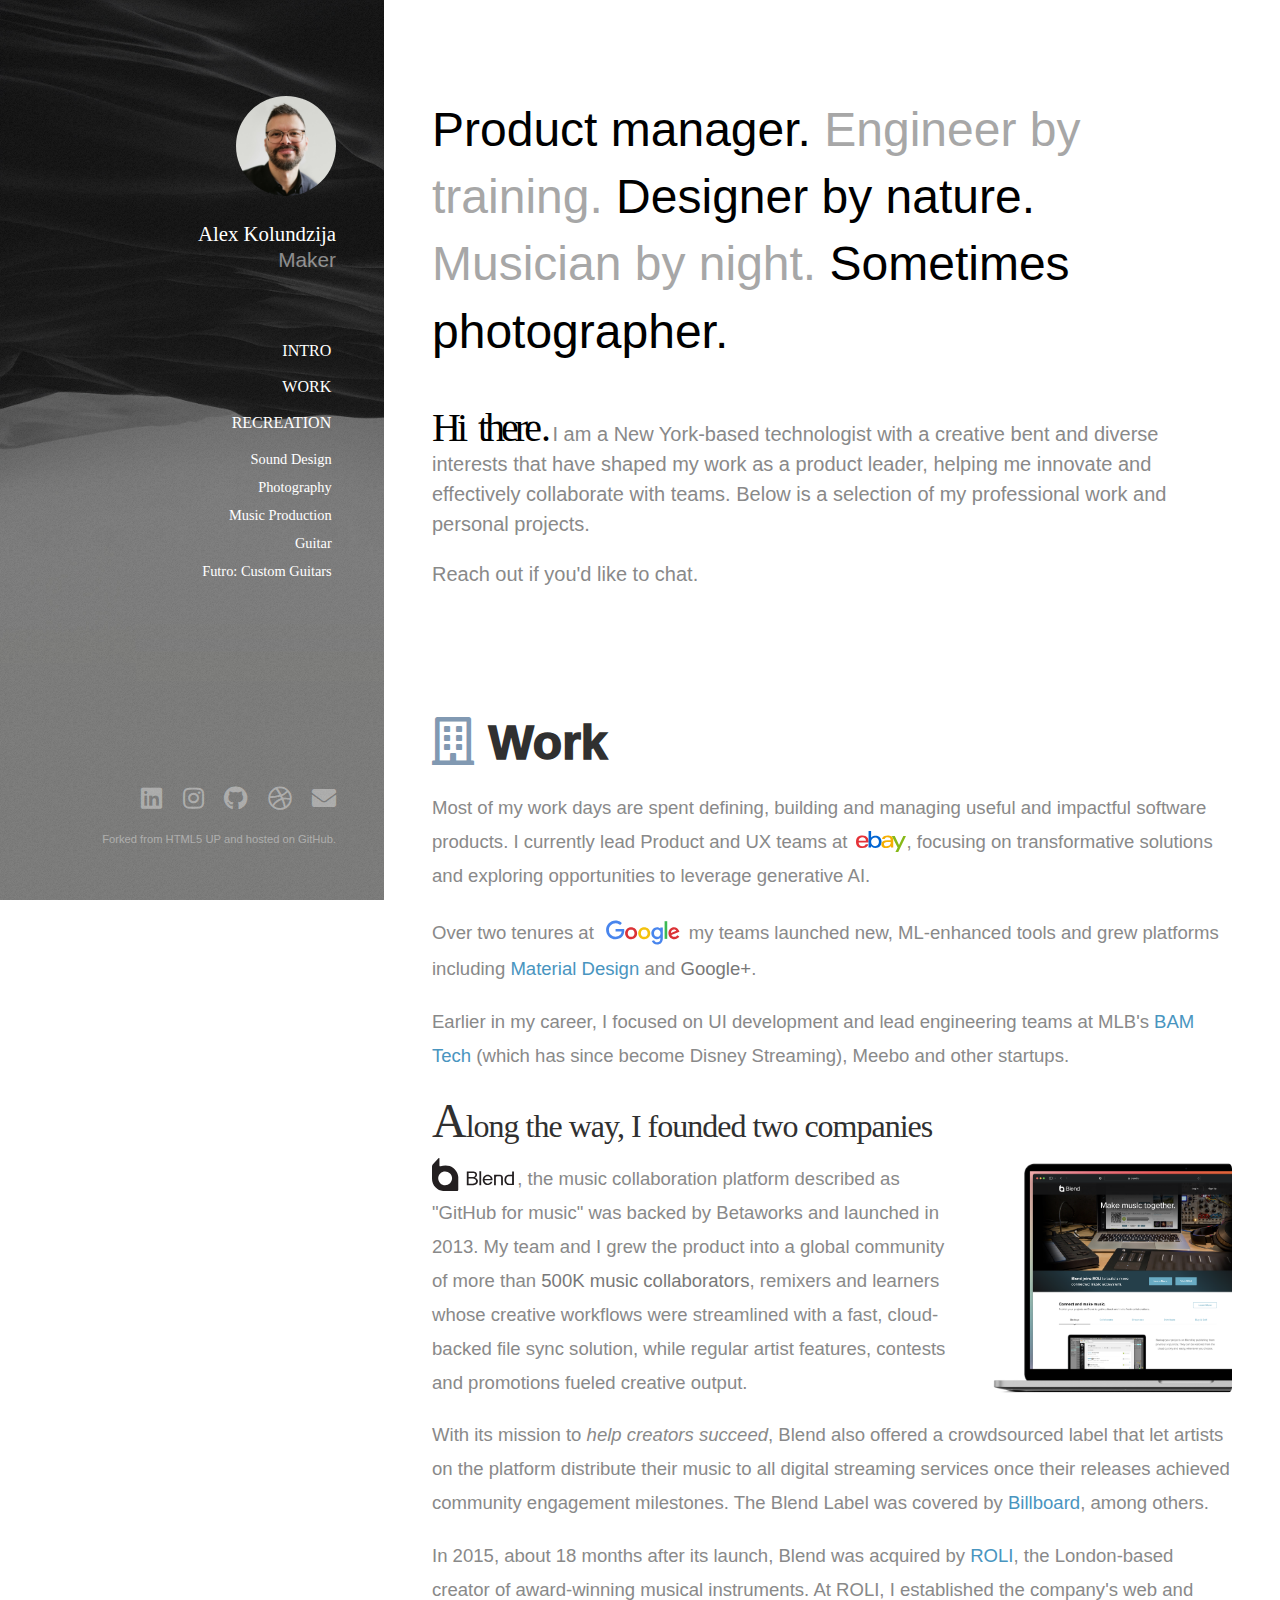
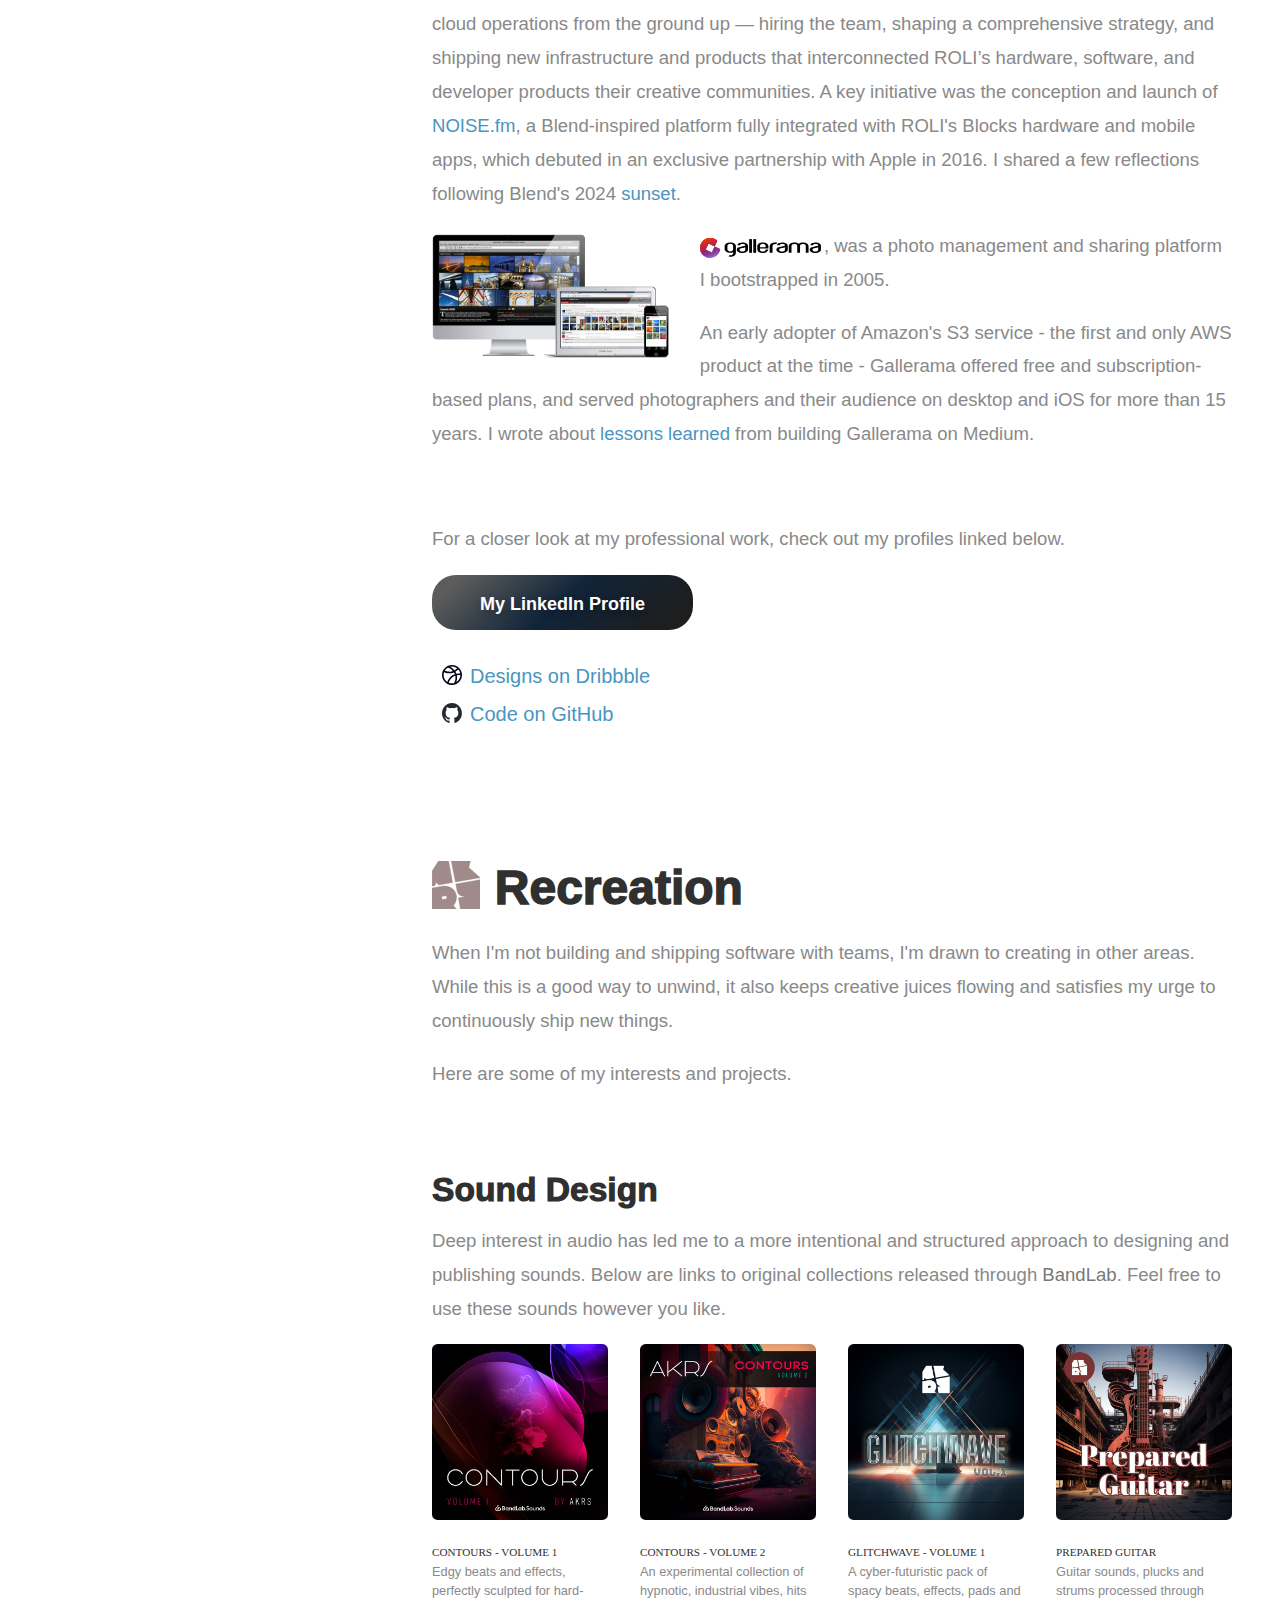
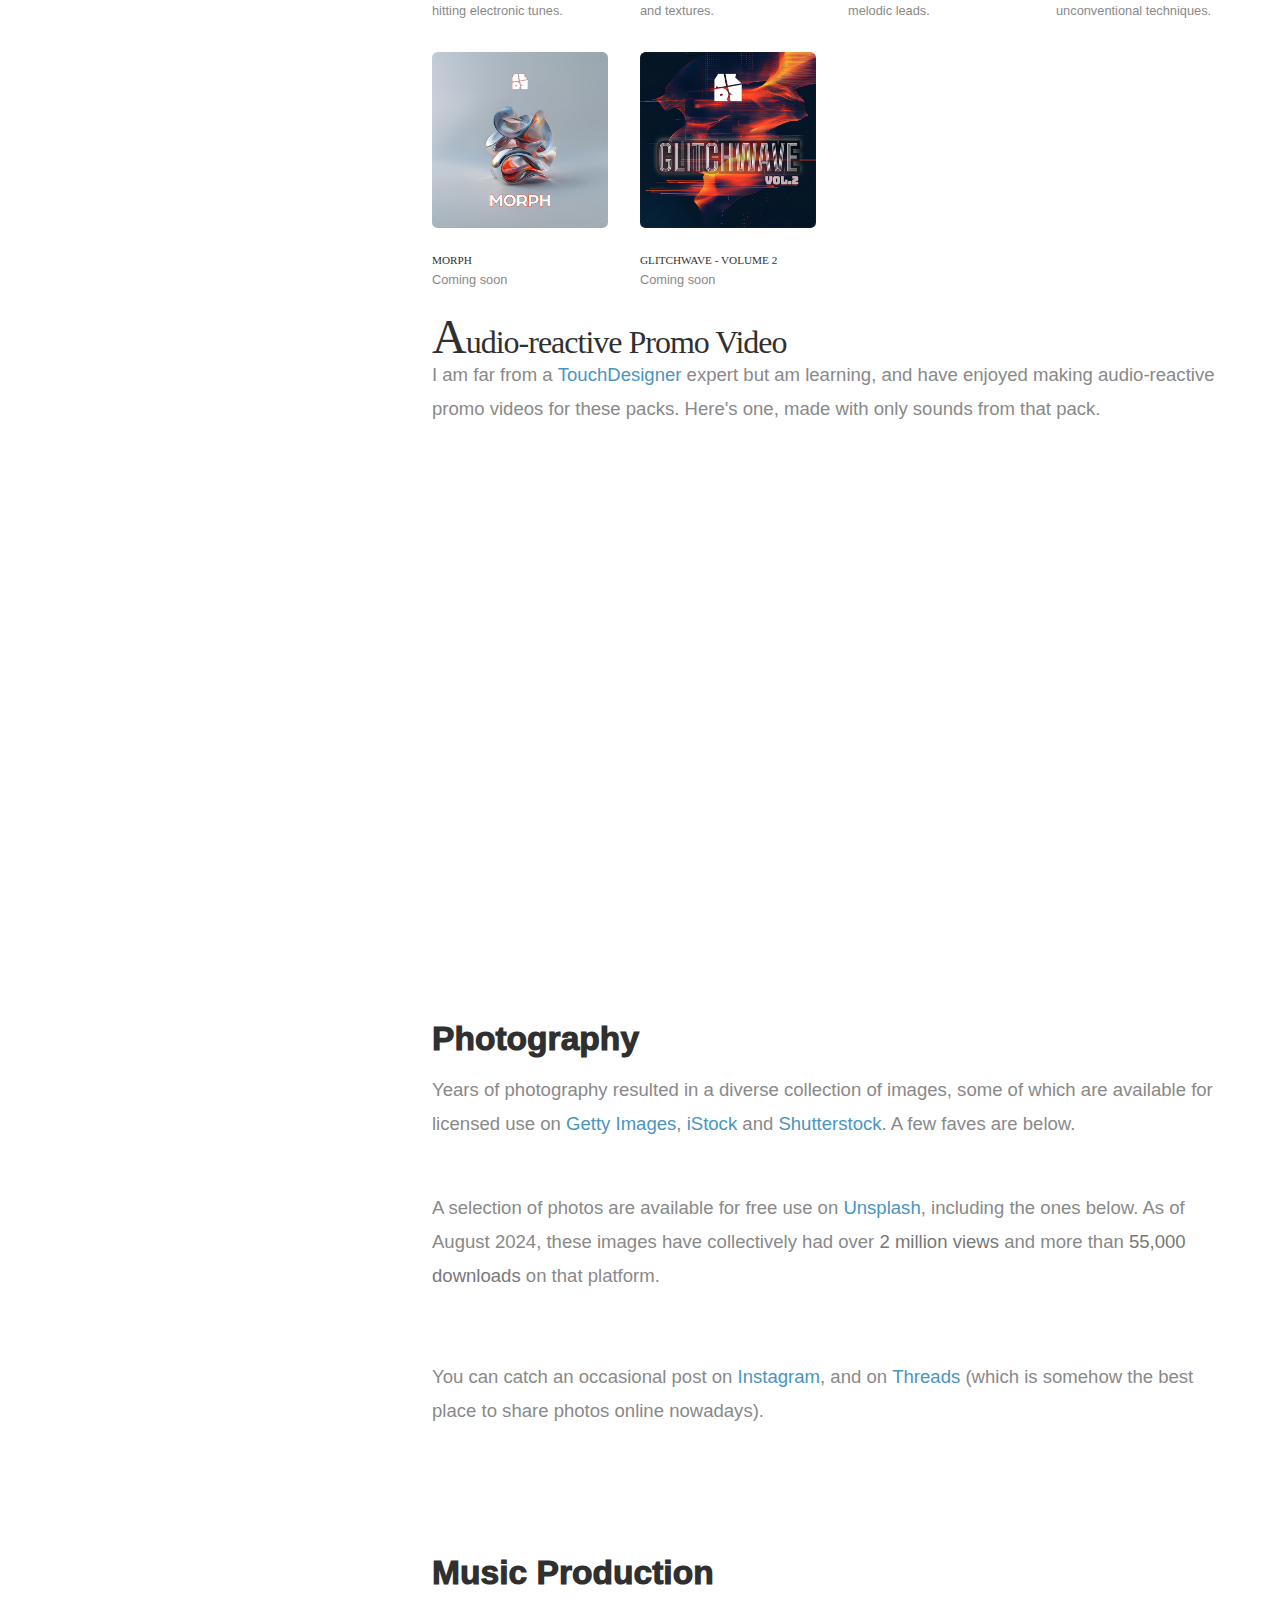
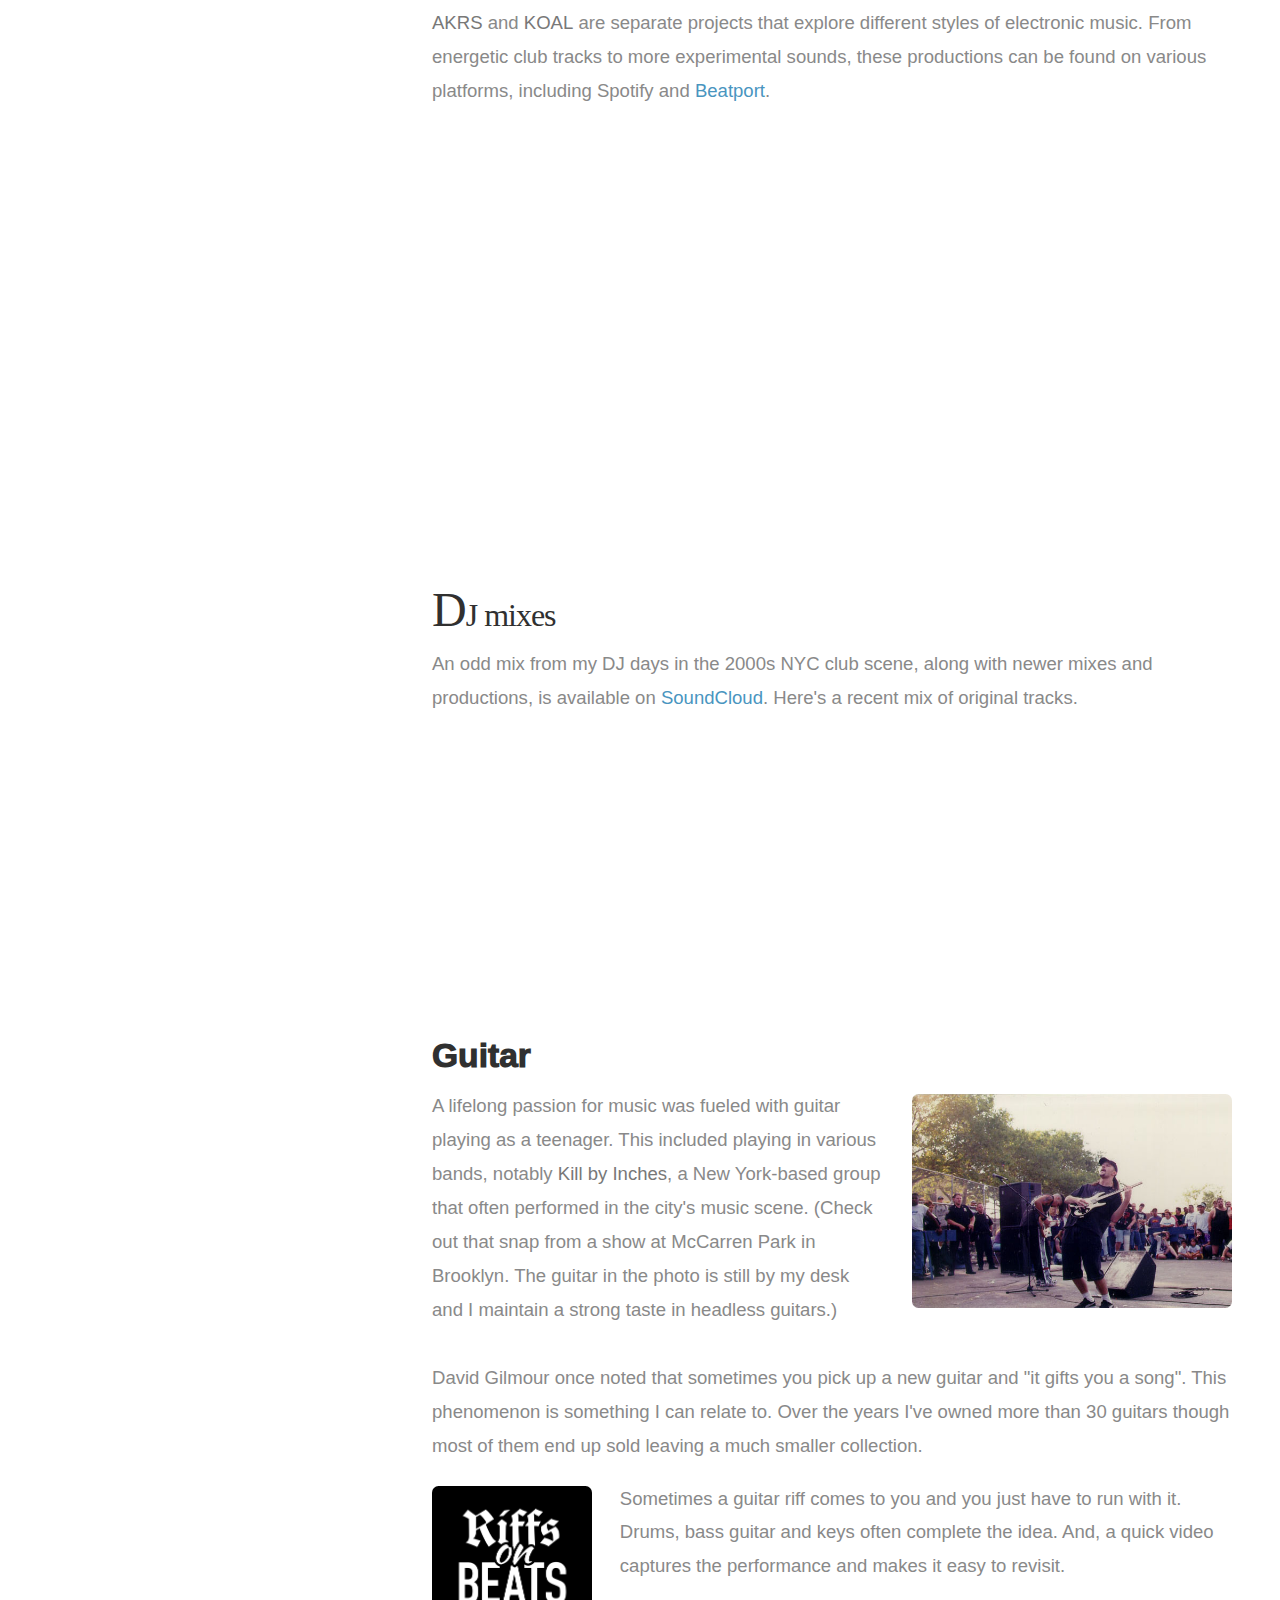
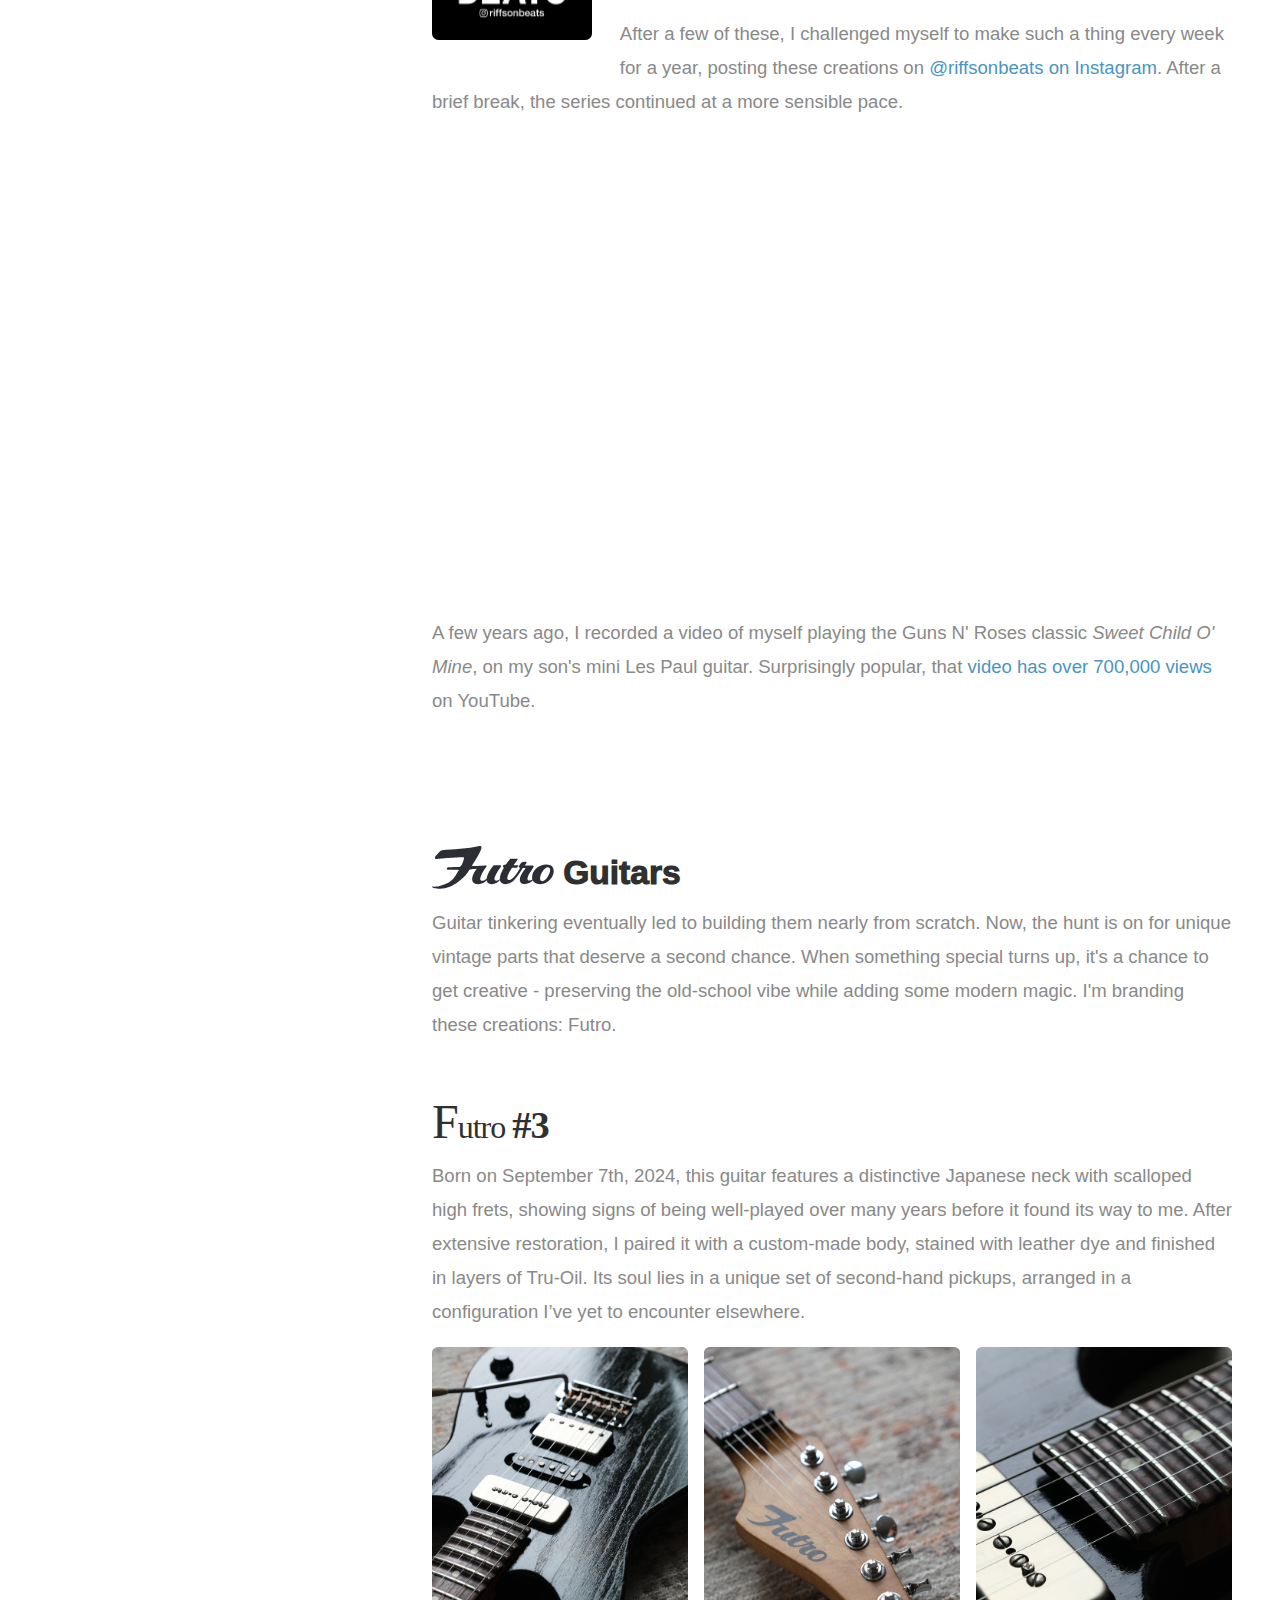
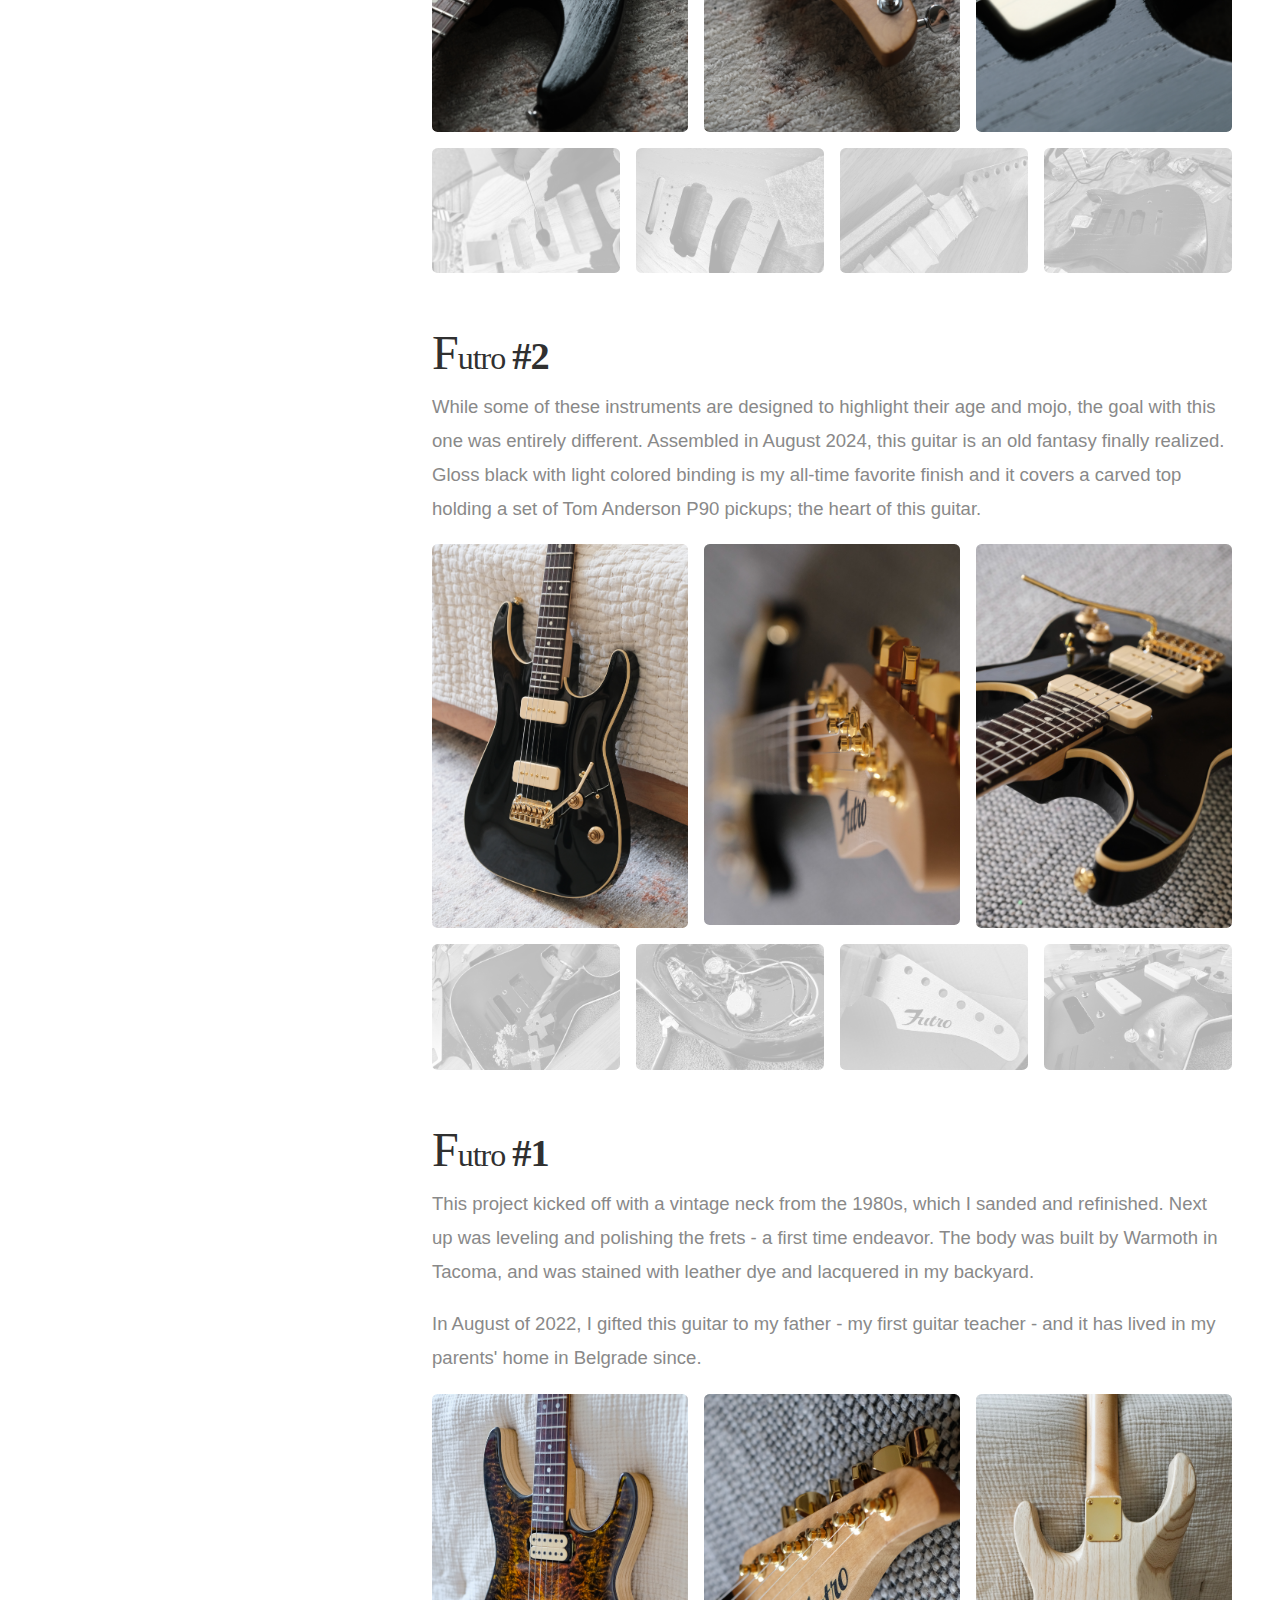
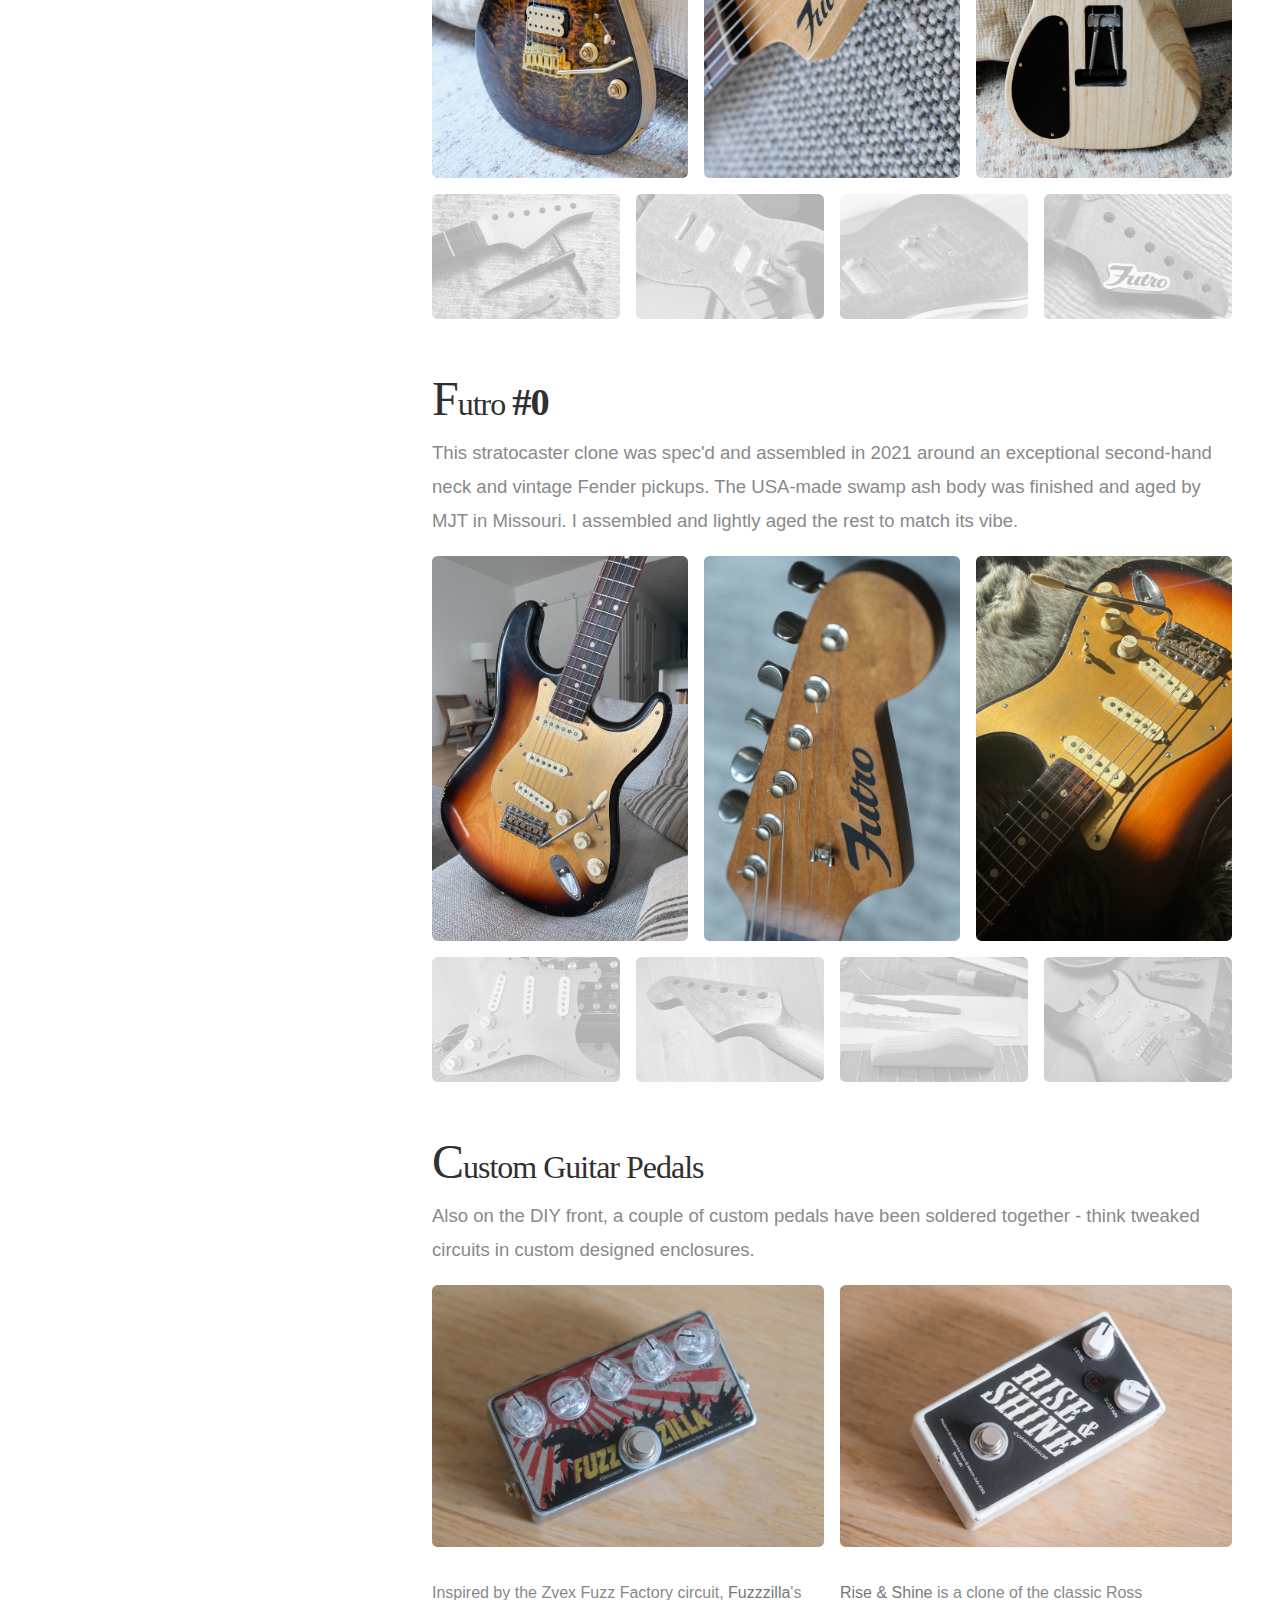
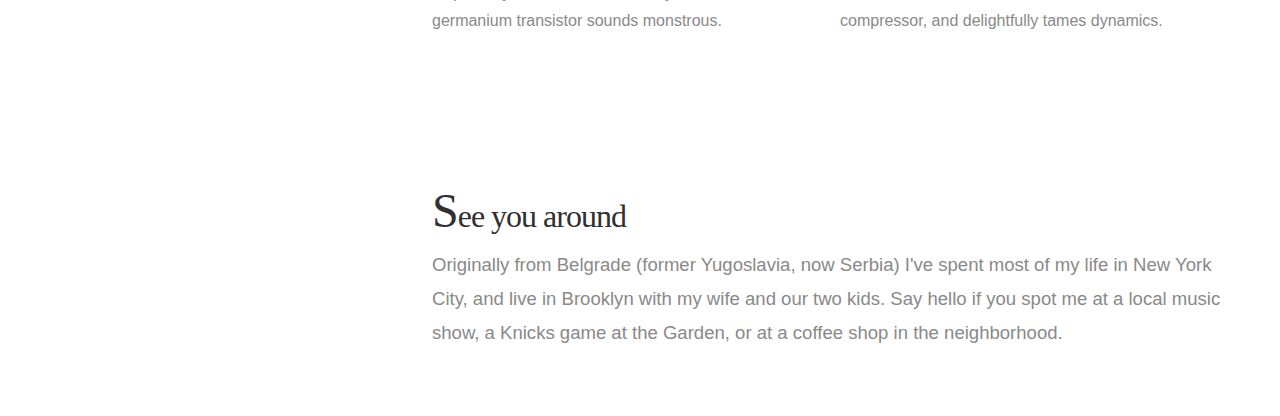
==== commit 0145b1d6: "text edits to the ROLI section" ====
--- a/index.html
+++ b/index.html
@@ -98,11 +98,12 @@
 						among others. 
 					</p>
 					<p>
-						In 2015, about a year and a half after launch, Blend was acquired by <a href="https://www.roli.com" target="_blank">ROLI</a>, 
-						the London-based maker of award-winning musical instruments. At ROLI, I concieved and brought to life 
-						<a href="https://noise.fm" target="_blank">NOISE.fm</a>, a Blend-inspired platform that was fully integrated into ROLI's 
-						Blocks hardware and mobile apps which debuted in an exclusive partnership with Apple in 2016. 
-						I shared a few thoughts on Blend's 2024 <a href="https://www.linkedin.com/feed/update/urn:li:activity:7212576563639263232/" target="_blank">sunset</a>. 
+						In 2015, about 18 months after its launch, Blend was acquired by <a href="https://www.roli.com" target="_blank">ROLI</a>, 
+						the London-based creator of award-winning musical instruments. At ROLI, I established the company's web and cloud operations from the ground up &#8212; 
+						hiring the team, shaping a comprehensive strategy, and shipping new infrastructure and products that interconnected ROLI’s hardware, 
+						software, and developer products their creative communities. A key initiative was the conception and launch of <a href="https://noise.fm" target="_blank">NOISE.fm</a>, 
+						a Blend-inspired platform fully integrated with ROLI's Blocks hardware and mobile apps, which debuted in an exclusive partnership with Apple in 2016.
+						I shared a few reflections following Blend's 2024 <a href="https://www.linkedin.com/feed/update/urn:li:activity:7212576563639263232/" target="_blank">sunset</a>.
 					</p>
 					<p>
 						<img src="images/screenshot-gallerama.png" class="image left">
@@ -188,7 +189,7 @@
 					</div>
 					<h3>Audio-reactive Promo Video</h3>
 					<p>
-						I am far from a <a href="https://https://derivative.ca/" class="link-touchdesigner">TouchDesigner</a> expert but am learning, and 
+						I am far from a <a href="https://derivative.ca/" class="link-touchdesigner" target="_blank">TouchDesigner</a> expert but am learning, and 
 						have enjoyed making audio-reactive promo videos for these packs. Here's one, made with only sounds from that pack.
 					</p>
 					<div class="yt-video">
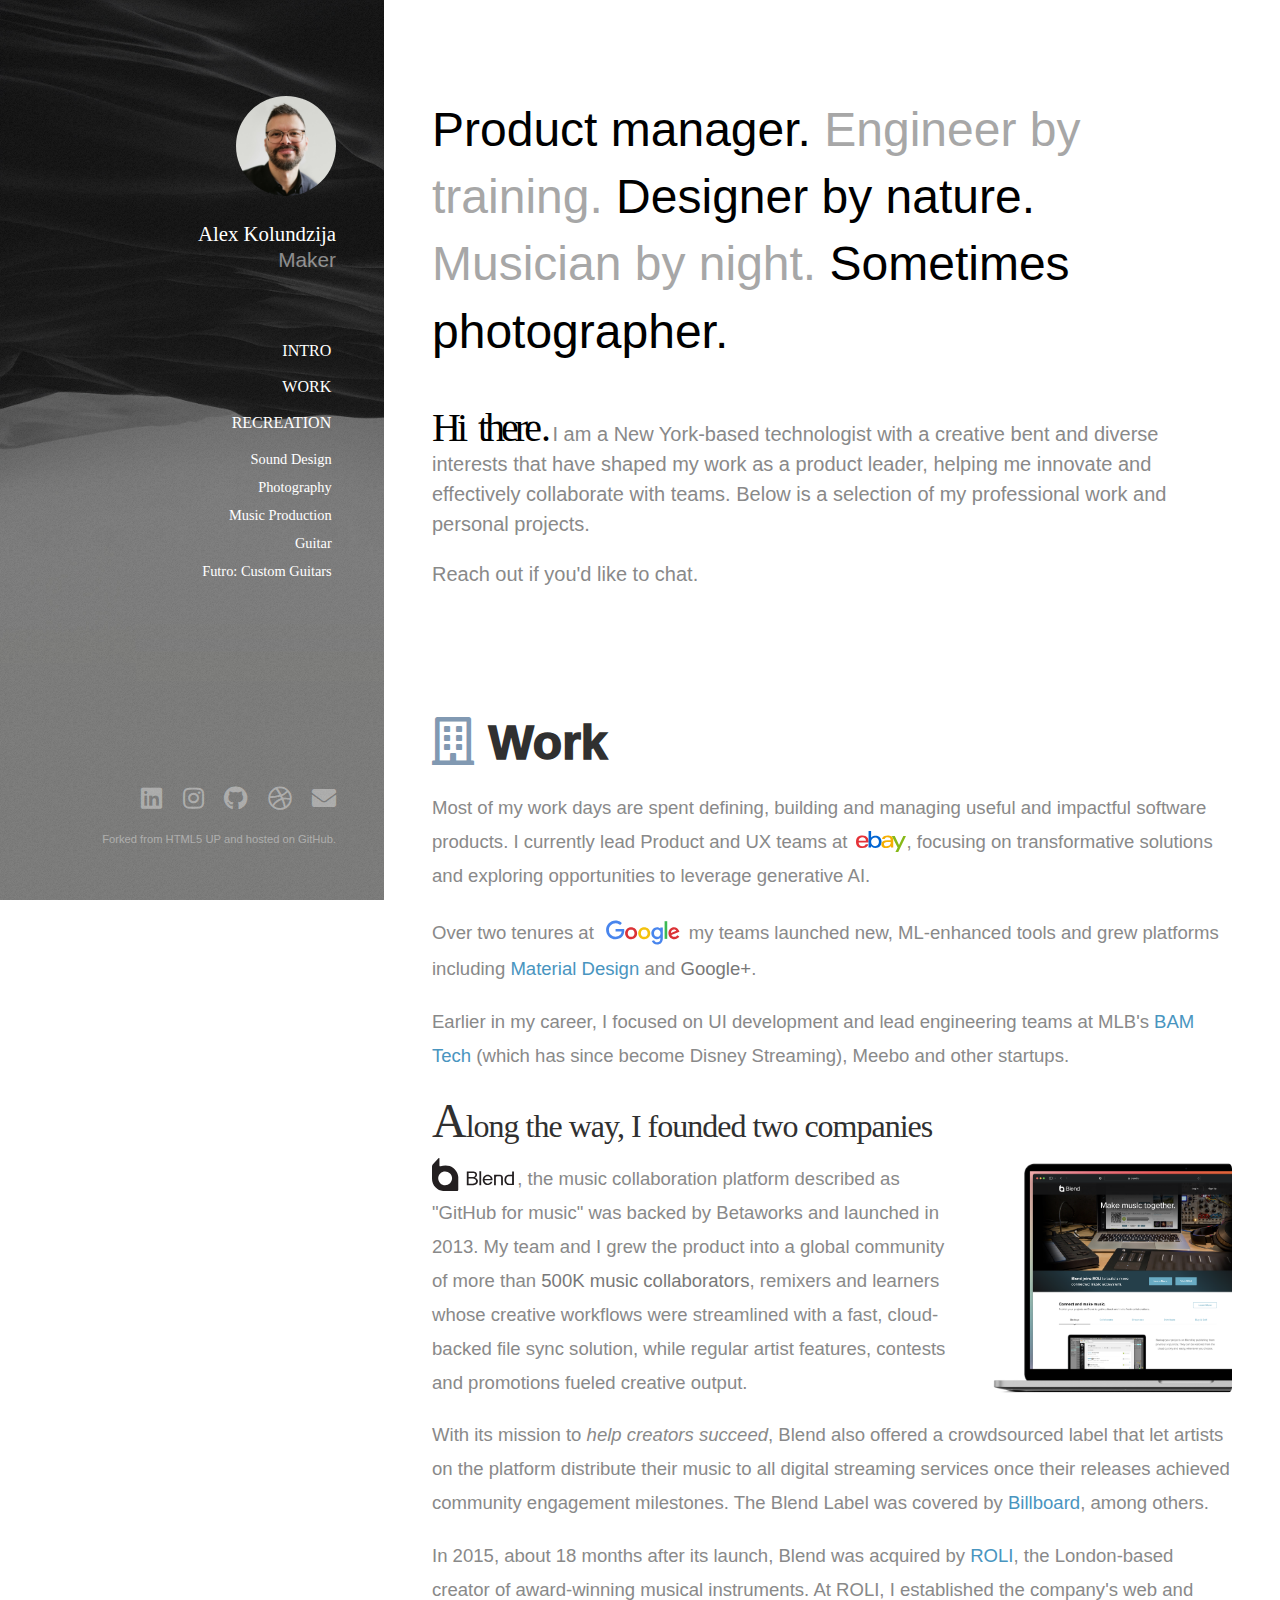
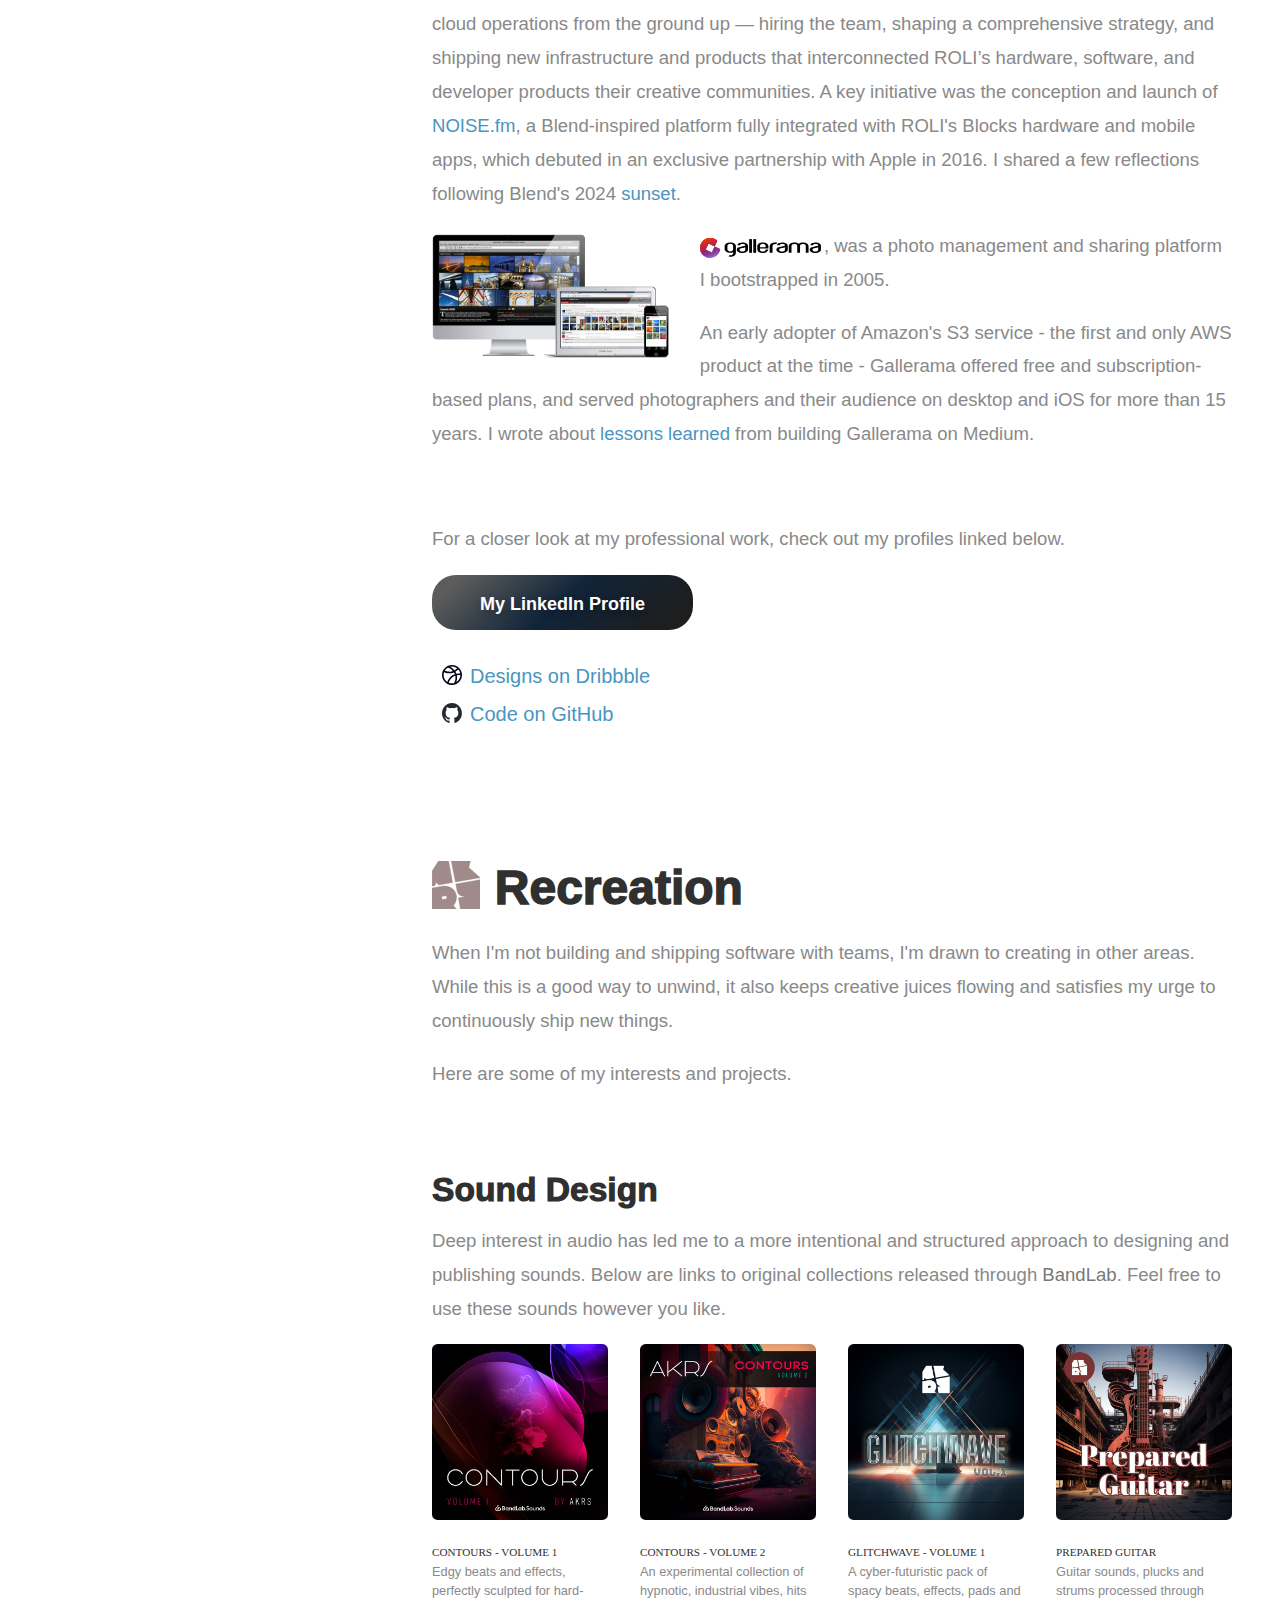
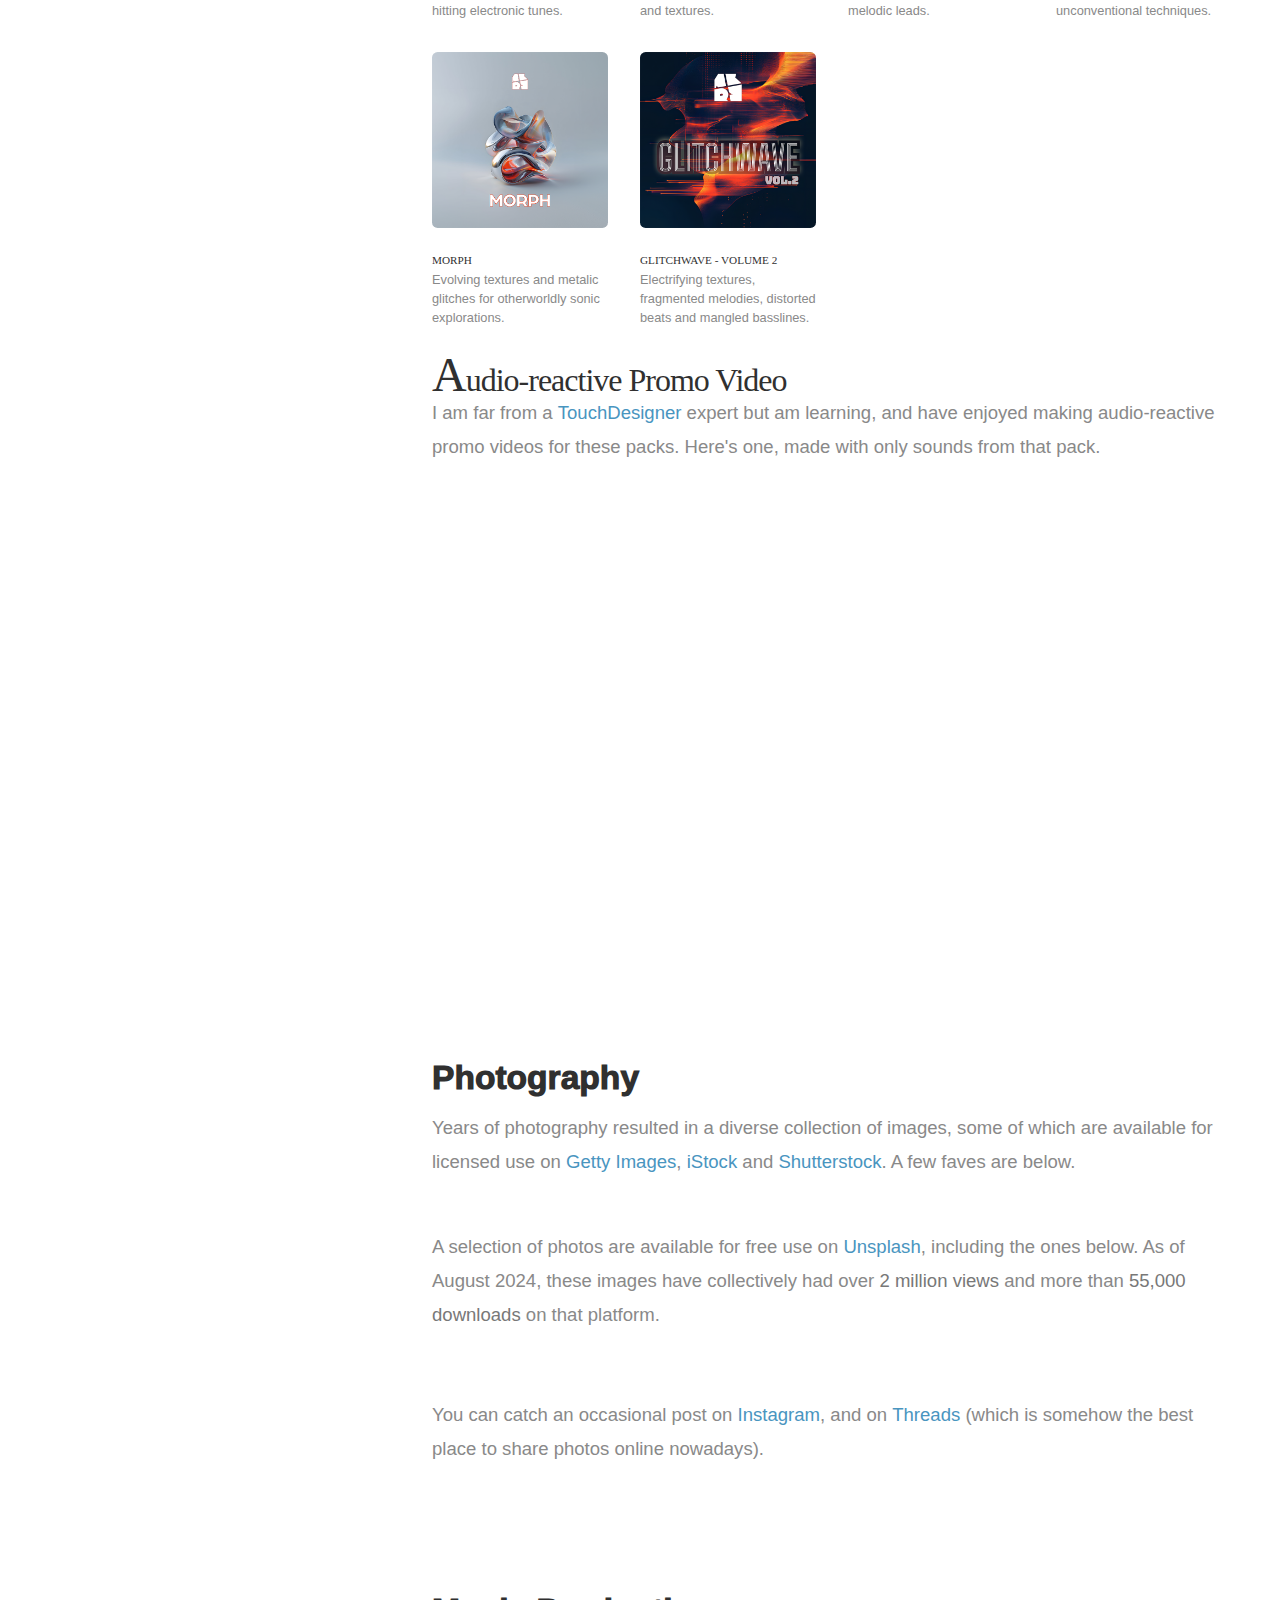
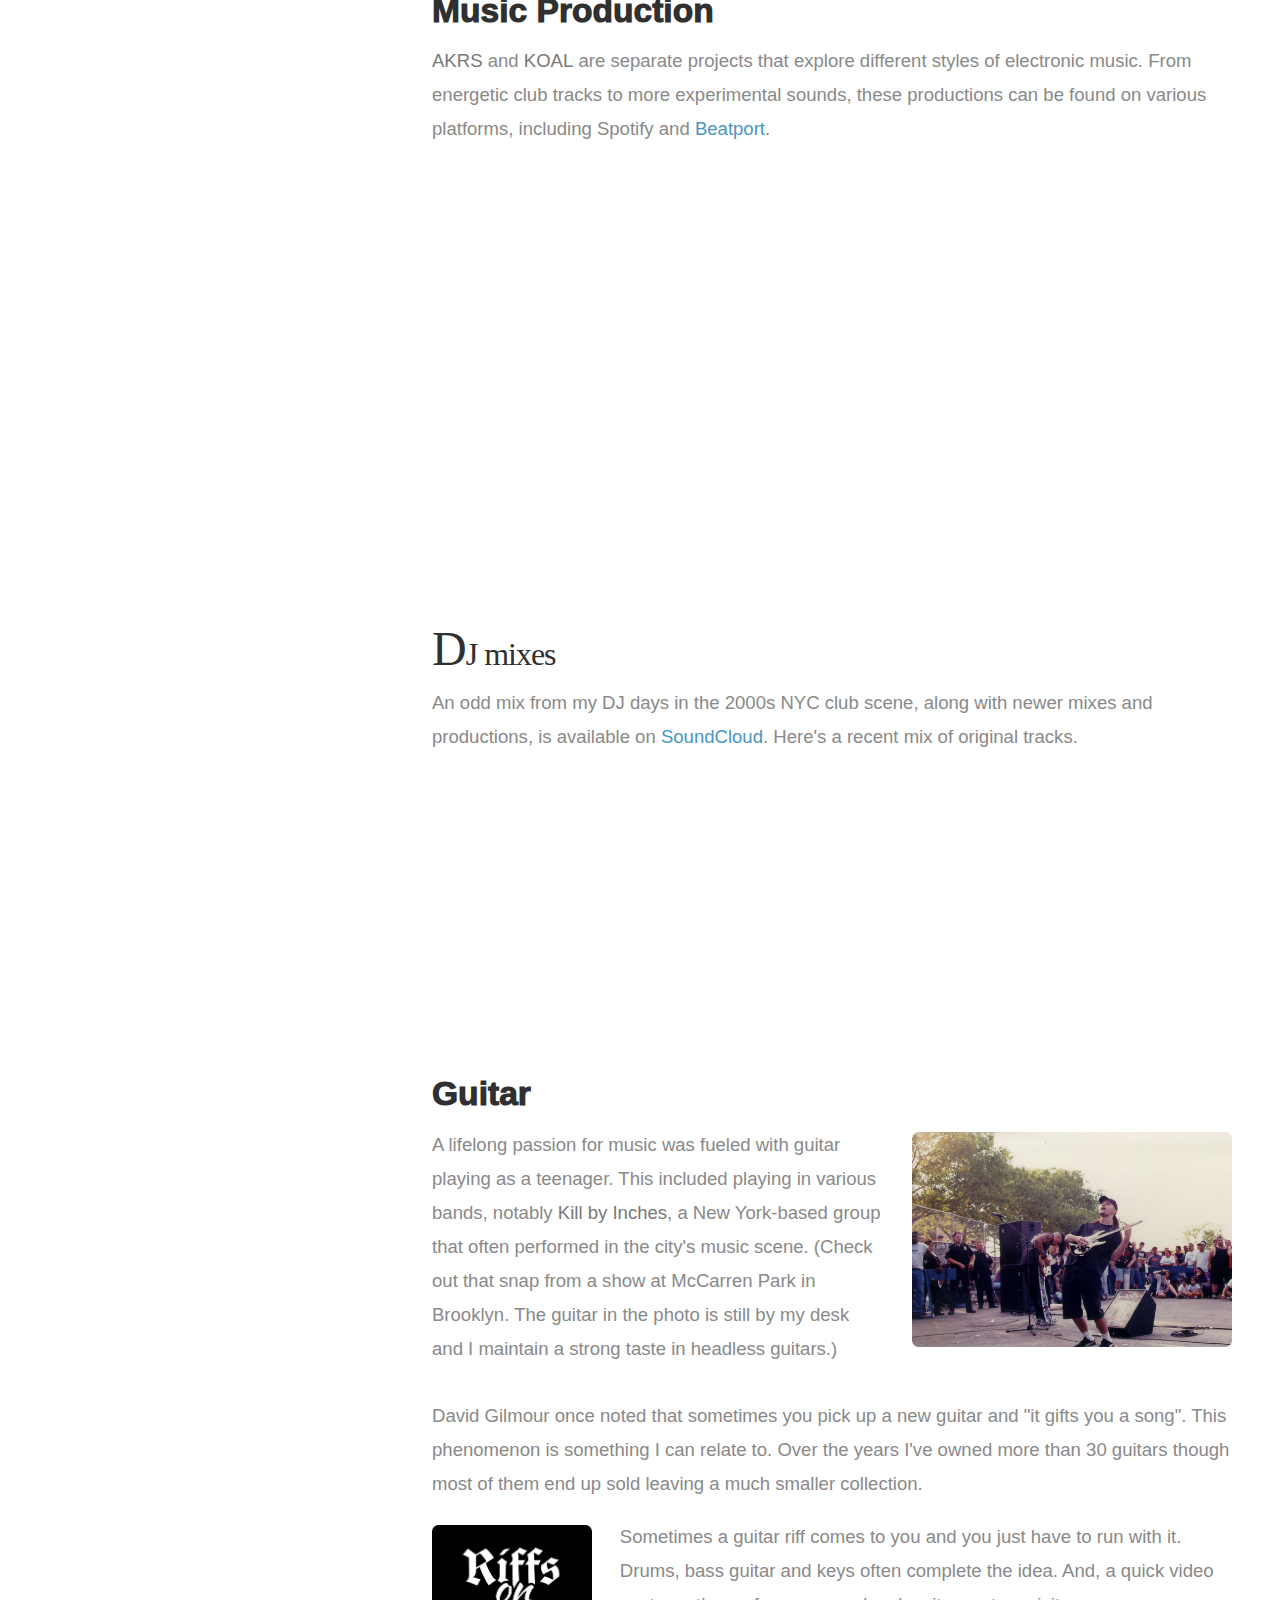
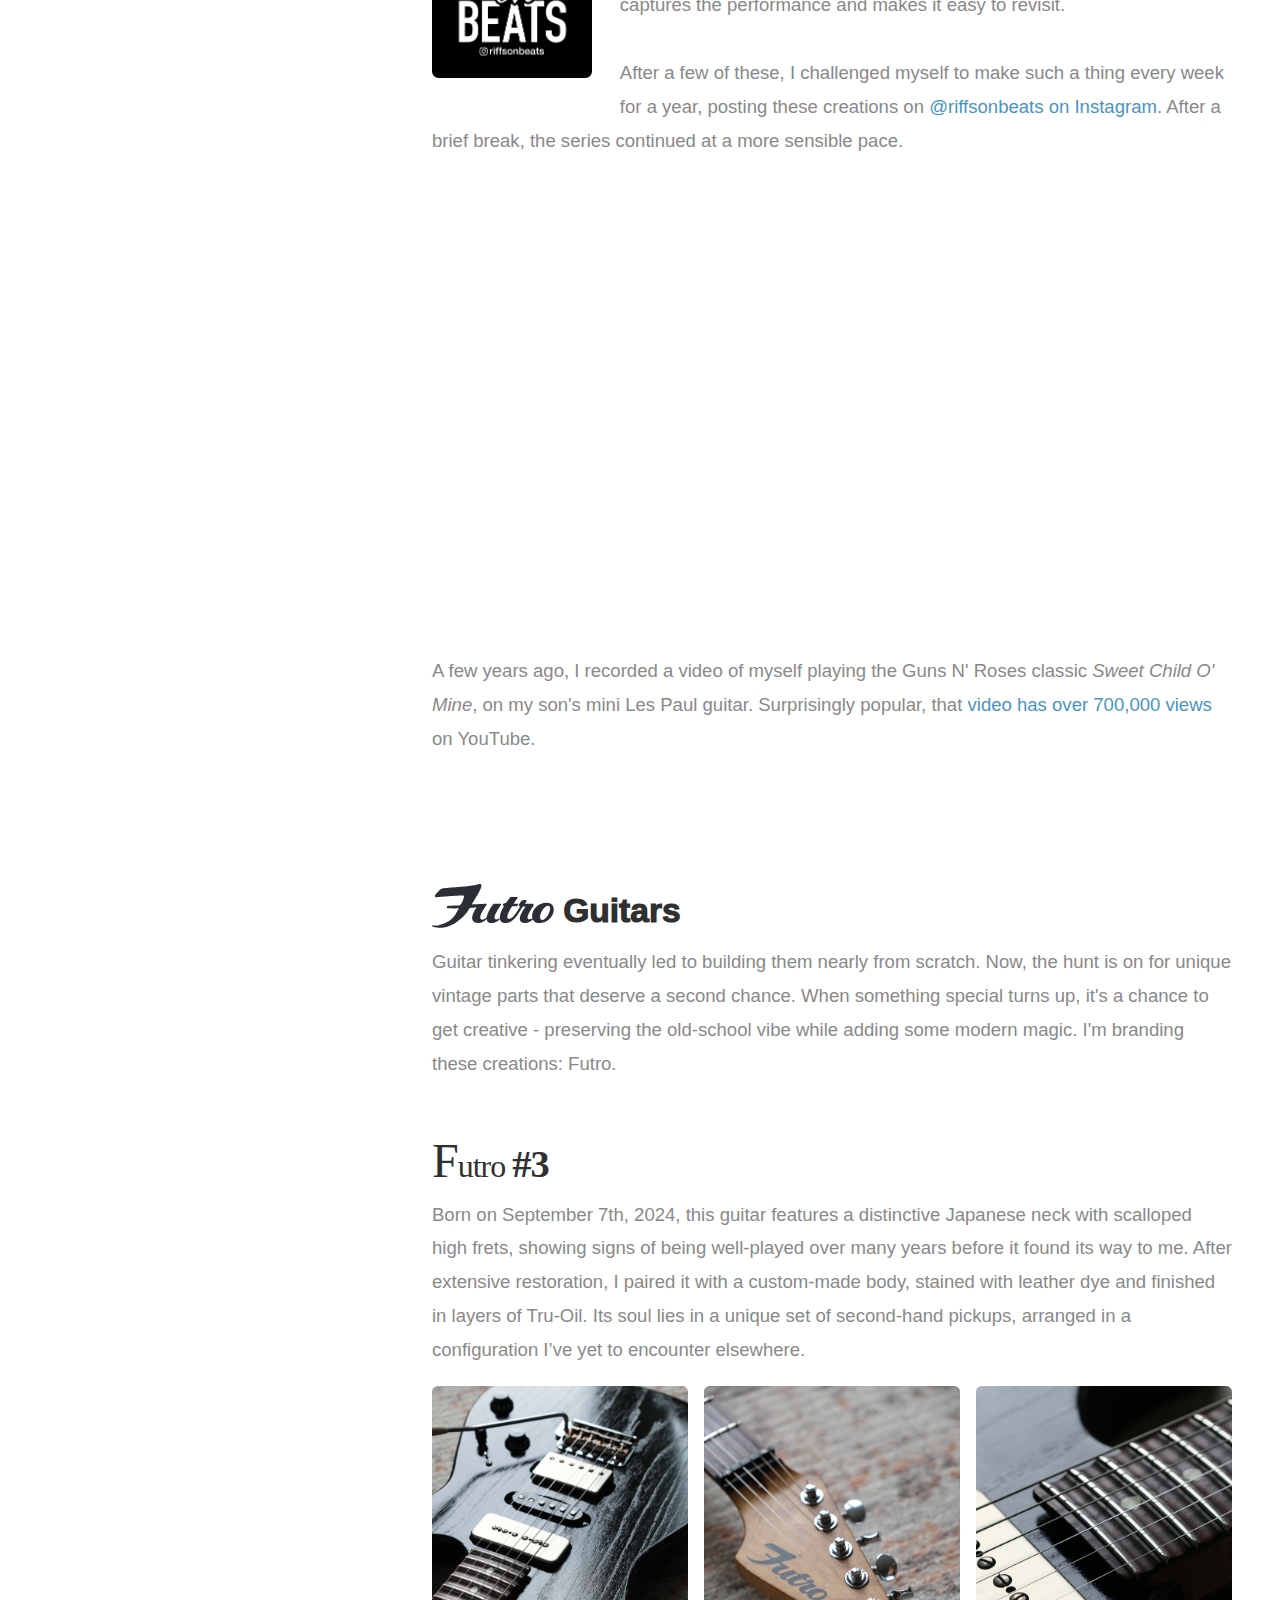
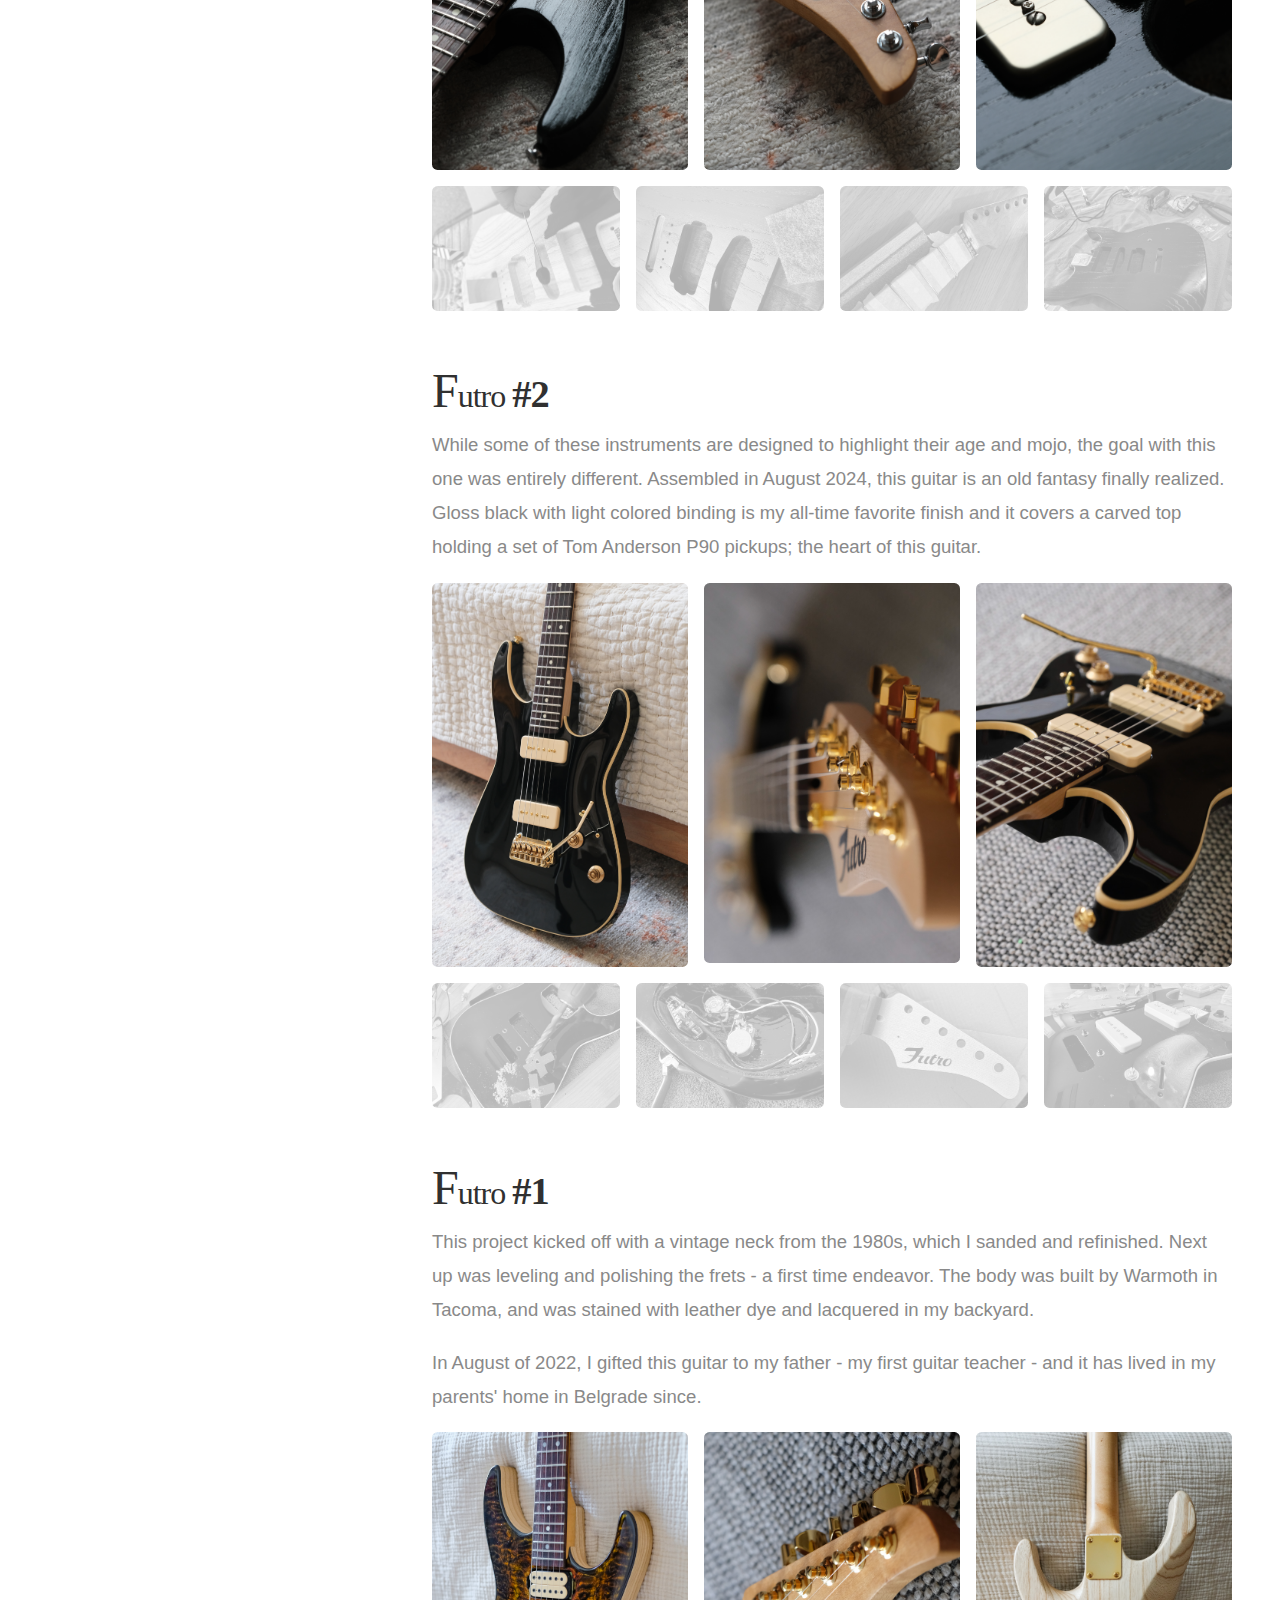
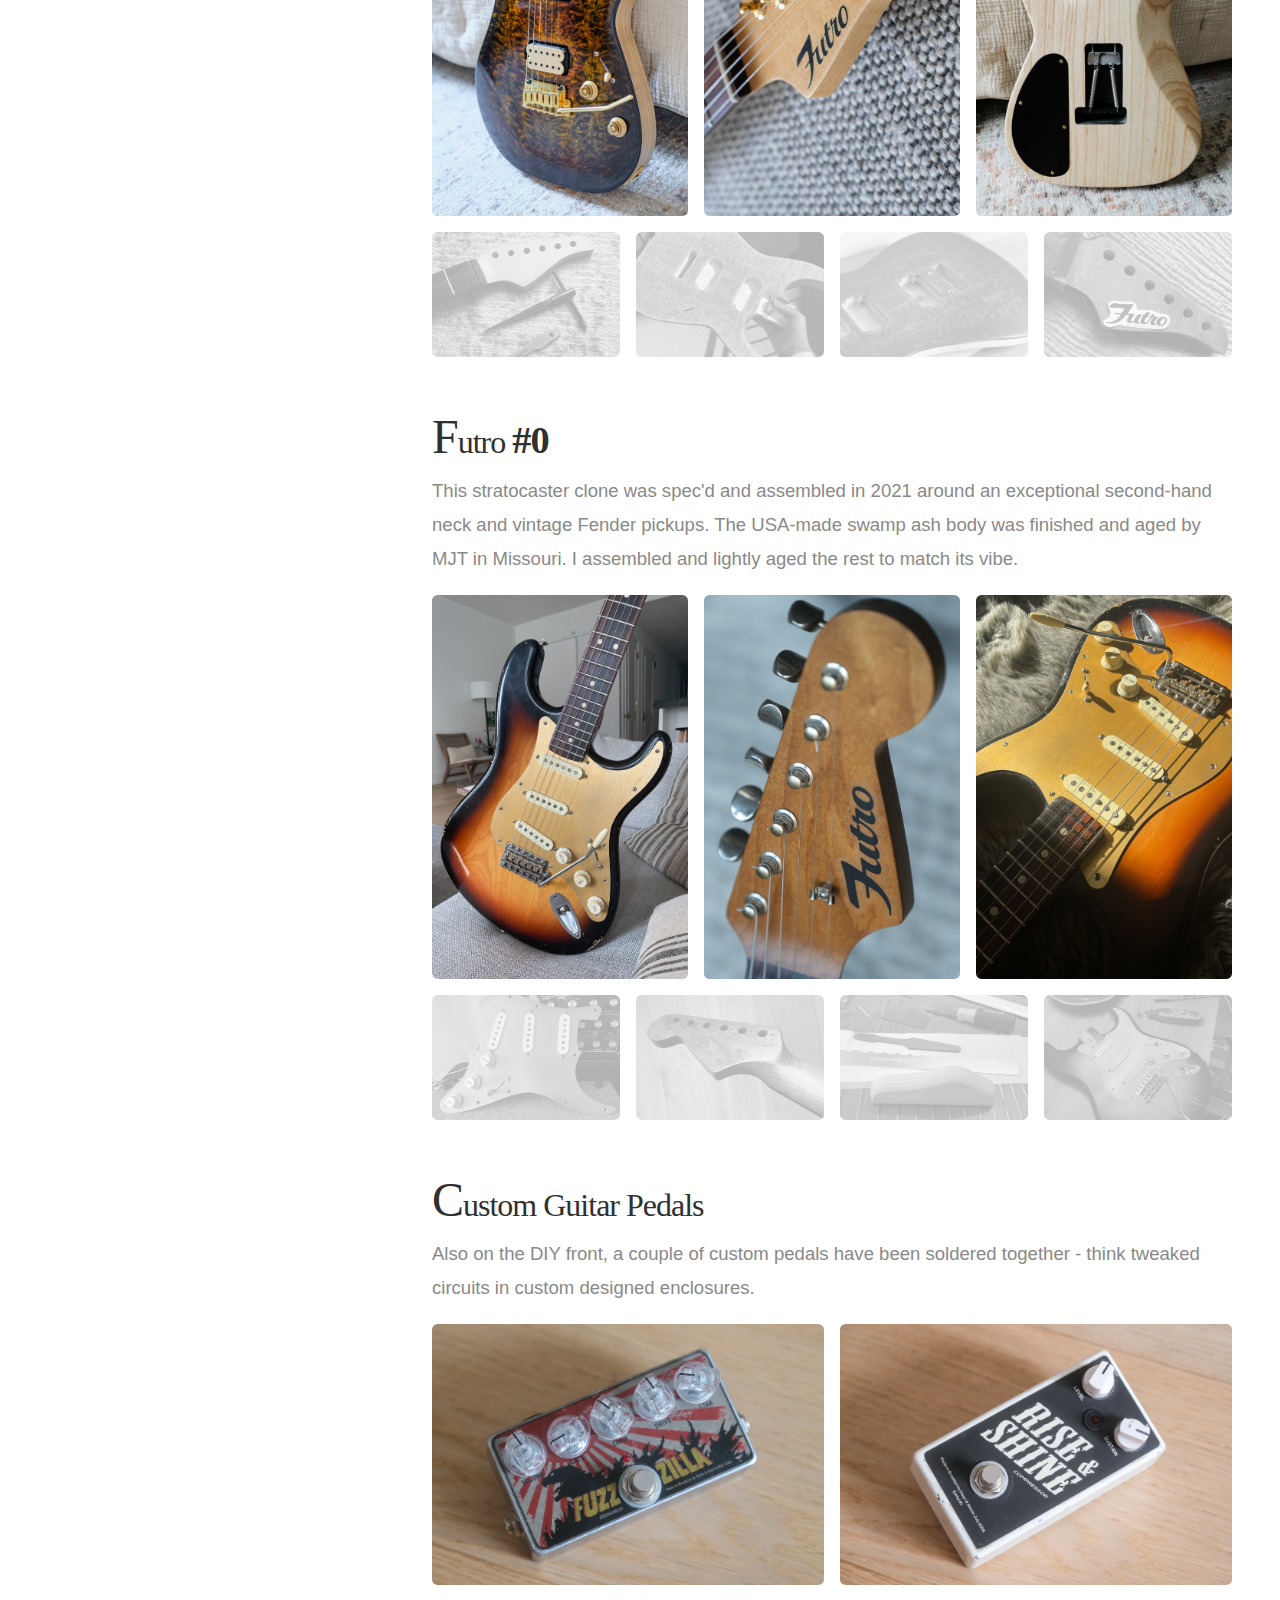
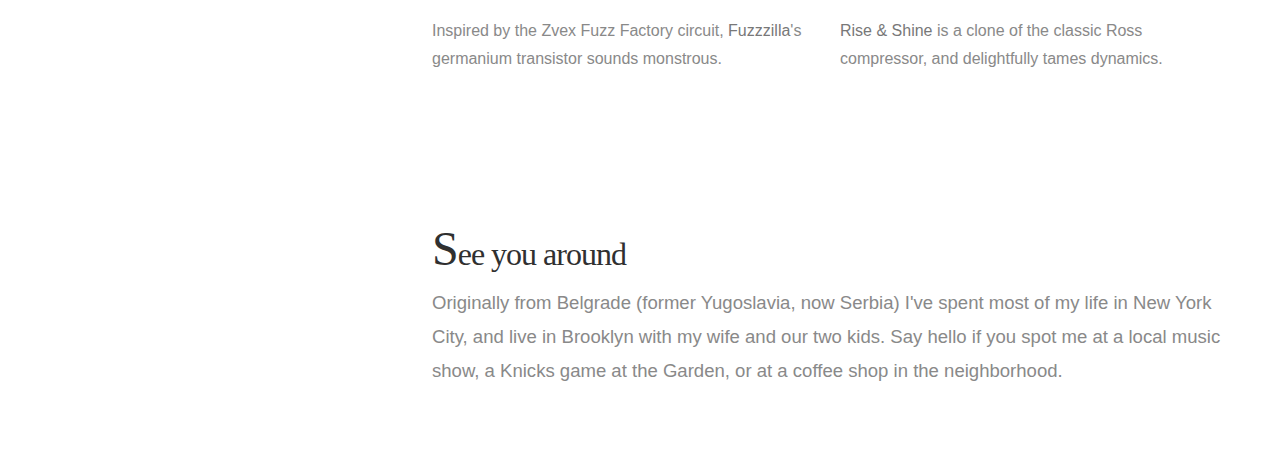
==== commit 6a374daa: "added links to new packs on bandlab" ====
--- a/index.html
+++ b/index.html
@@ -2,7 +2,7 @@
 <!-- This page started off as HTML5 UP's Strata template created by @ajlkn and has been heavily modified. -->
 <html>
 	<head>
-		<title>Alex Kolundzija - Portfolio</title>
+		<title>Alex Kolundzija - Portfolio - AKRS</title>
 		<meta charset="utf-8" />
 		<meta name="viewport" content="width=device-width, initial-scale=1, user-scalable=no" />
 		<link rel="stylesheet" href="assets/css/main.css" />
@@ -136,6 +136,7 @@
 				<section id="personal-projects">
 					<h2 class="icon icon-akrs">
 						<svg viewBox="0 0 121 120" xmlns="http://www.w3.org/2000/svg">
+							<title id="svgTitle">AKRS</title>
 							<path fill="currentColor" stroke="currentColor" d="M51.5 53.7021L41.5 0H16.3186L0.3186 25.1355V62.7325L6.87414 61.5772L10.3186 53.5L17.0413 59.7855L51.5 53.7021ZM48.198 0L58.5588 52.5L120.059 41.5851L91.9963 16L95.9221 0H48.198ZM25.8735 63.163L0 67.7021V119.702H60.8911L53.6211 111.03C59.6685 104.361 62.5869 95.225 60.9121 85.7119C58.0044 69.1946 42.2861 60.2737 25.8735 63.163ZM120 46.7021V119.702H71L66 92.2021L80.7603 89.1696L80.6313 88.4378C70.0366 88.2551 64.1748 83.2152 62.5 73.7021L59.5 57.5848L120 46.7021ZM24 88.5609L32.0029 87.1293L32.0059 87.1456C32.123 87.1133 32.2432 87.0861 32.3662 87.0642C34.5762 86.6689 36.6875 88.1398 37.083 90.3497C37.4785 92.5595 36.0078 94.6714 33.7979 95.0667C33.6748 95.0886 33.5527 95.1048 33.4316 95.1155L33.4346 95.1318L25.4316 96.5634L24 88.5609Z"/>
 						</svg>Recreation
 					</h2>
@@ -177,14 +178,14 @@
 							<p>Guitar sounds, plucks and strums processed through unconventional techniques.</p>
 						</article>
 						<article class="col-3 col-12-xsmall work-item">
-							<img class="image fit thumb" src="images/sound-morph.png" alt="" />
+							<a href="https://www.bandlab.com/sounds/pack/akrs-morph" target="_blank" class="image fit thumb"><img class="image fit thumb" src="images/sound-morph.png" alt="" /></a>
 							<h4>Morph</h4>
-							<p>Coming soon</p>
+							<p>Evolving textures and metalic glitches for otherworldly sonic explorations.</p>
 						</article>
 						<article class="col-3 col-12-xsmall work-item">
-							<img class="image fit thumb" src="images/sound-glitchwave2.png" alt="" />
+							<a href="https://www.bandlab.com/sounds/pack/akrs-glitchwave-vol-2" target="_blank" class="image fit thumb"><img class="image fit thumb" src="images/sound-glitchwave2.png" alt="" /></a>
 							<h4>Glitchwave - Volume 2</h4>
-							<p>Coming soon</p>
+							<p>Electrifying textures, fragmented melodies, distorted beats and mangled basslines.</p>
 						</article>
 					</div>
 					<h3>Audio-reactive Promo Video</h3>
@@ -250,7 +251,7 @@
 						An odd mix from my DJ days in the 2000s NYC club scene, along with newer mixes and productions, is available 
 						on <a href="https://www.soundcloud.com/akrs" target="_blank">SoundCloud</a>. Here's a recent mix of original tracks.
 					</p>
-					<p><iframe width="100%" height="166" scrolling="no" frameborder="no" allow="autoplay" src="https://w.soundcloud.com/player/?url=https%3A//api.soundcloud.com/tracks/1555330351&color=%23ff5500&auto_play=false&hide_related=false&show_comments=true&show_user=true&show_reposts=false&show_teaser=true"></iframe></p>
+					<p><iframe width="100%" height="166" scrolling="no" frameborder="no" allow="autoplay" src="https://w.soundcloud.com/player/?url=https%3A//api.soundcloud.com/tracks/1555330351&color=%23ff5500&auto_play=false&hide_related=false&show_comments=true&show_user=true&show_reposts=false&show_teaser=true&visual=true""></iframe></p>
 				</section>
 
 				<!-- Guitar -->
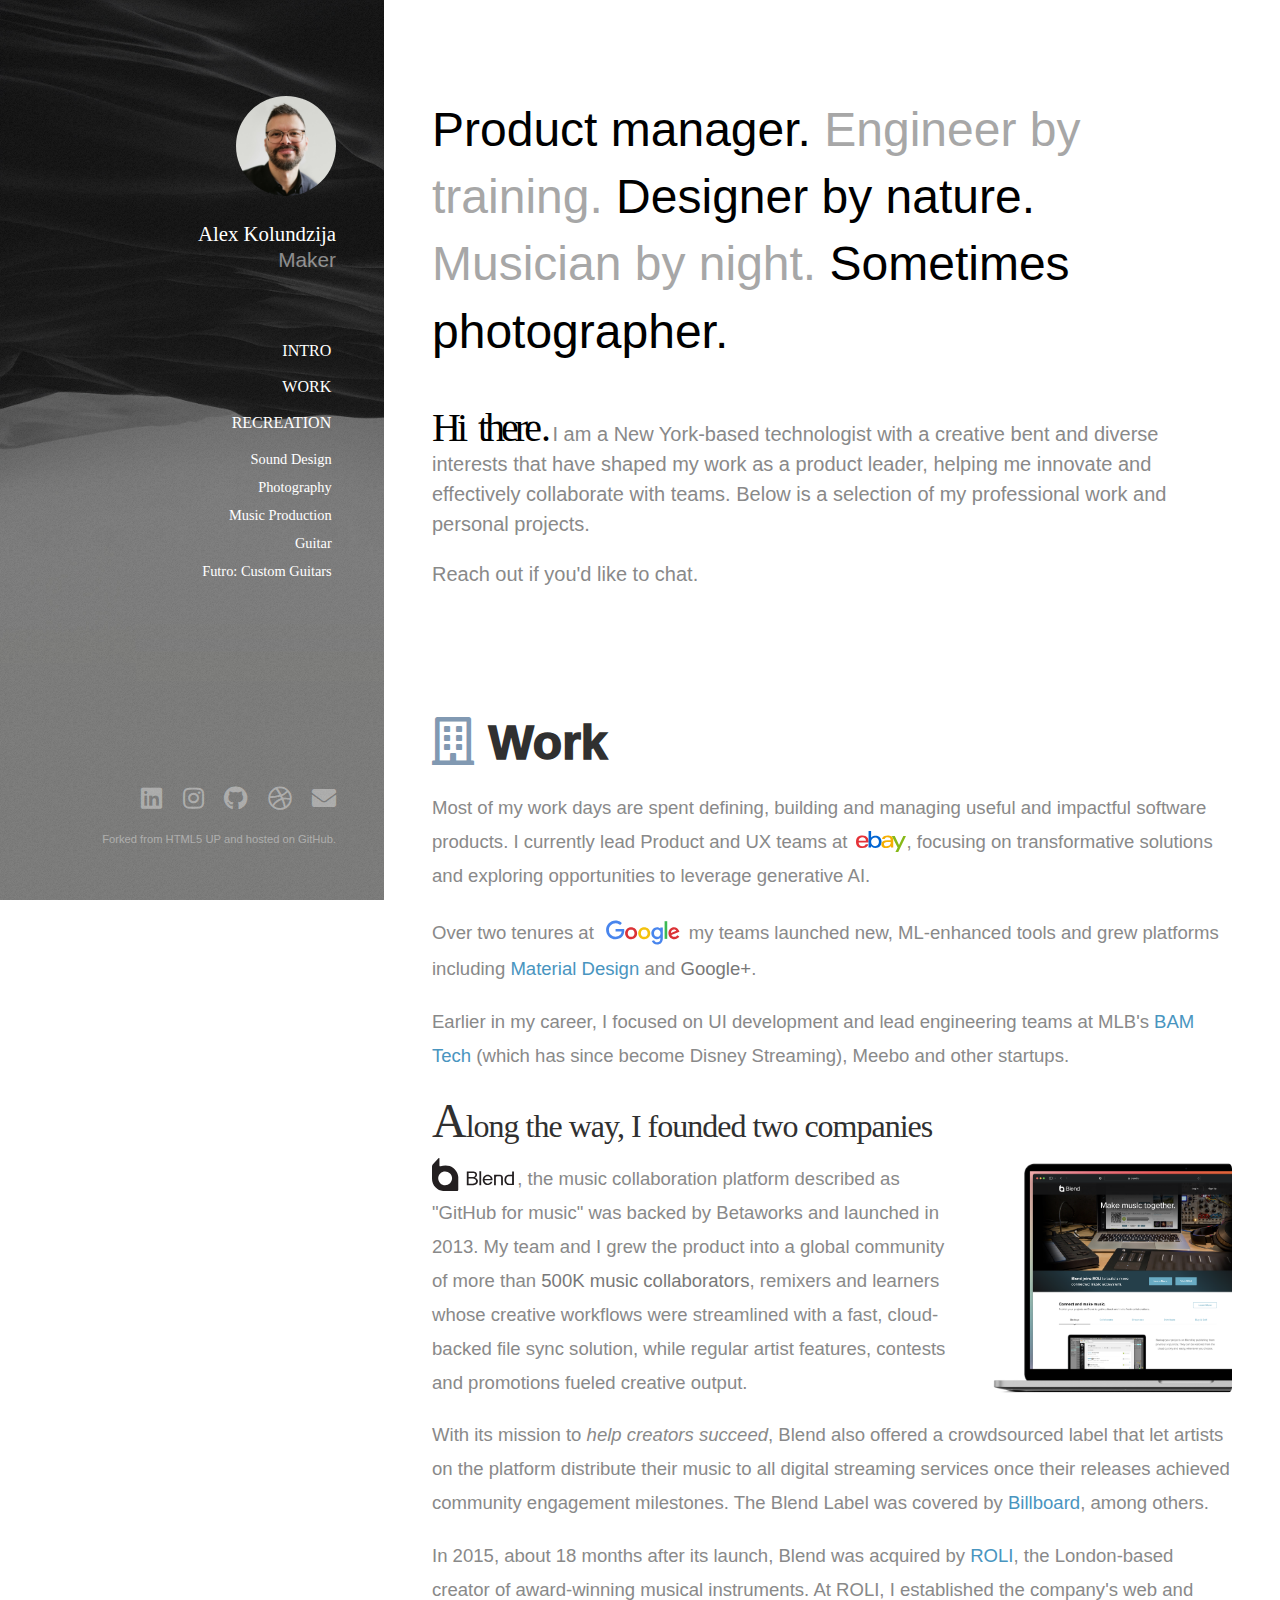
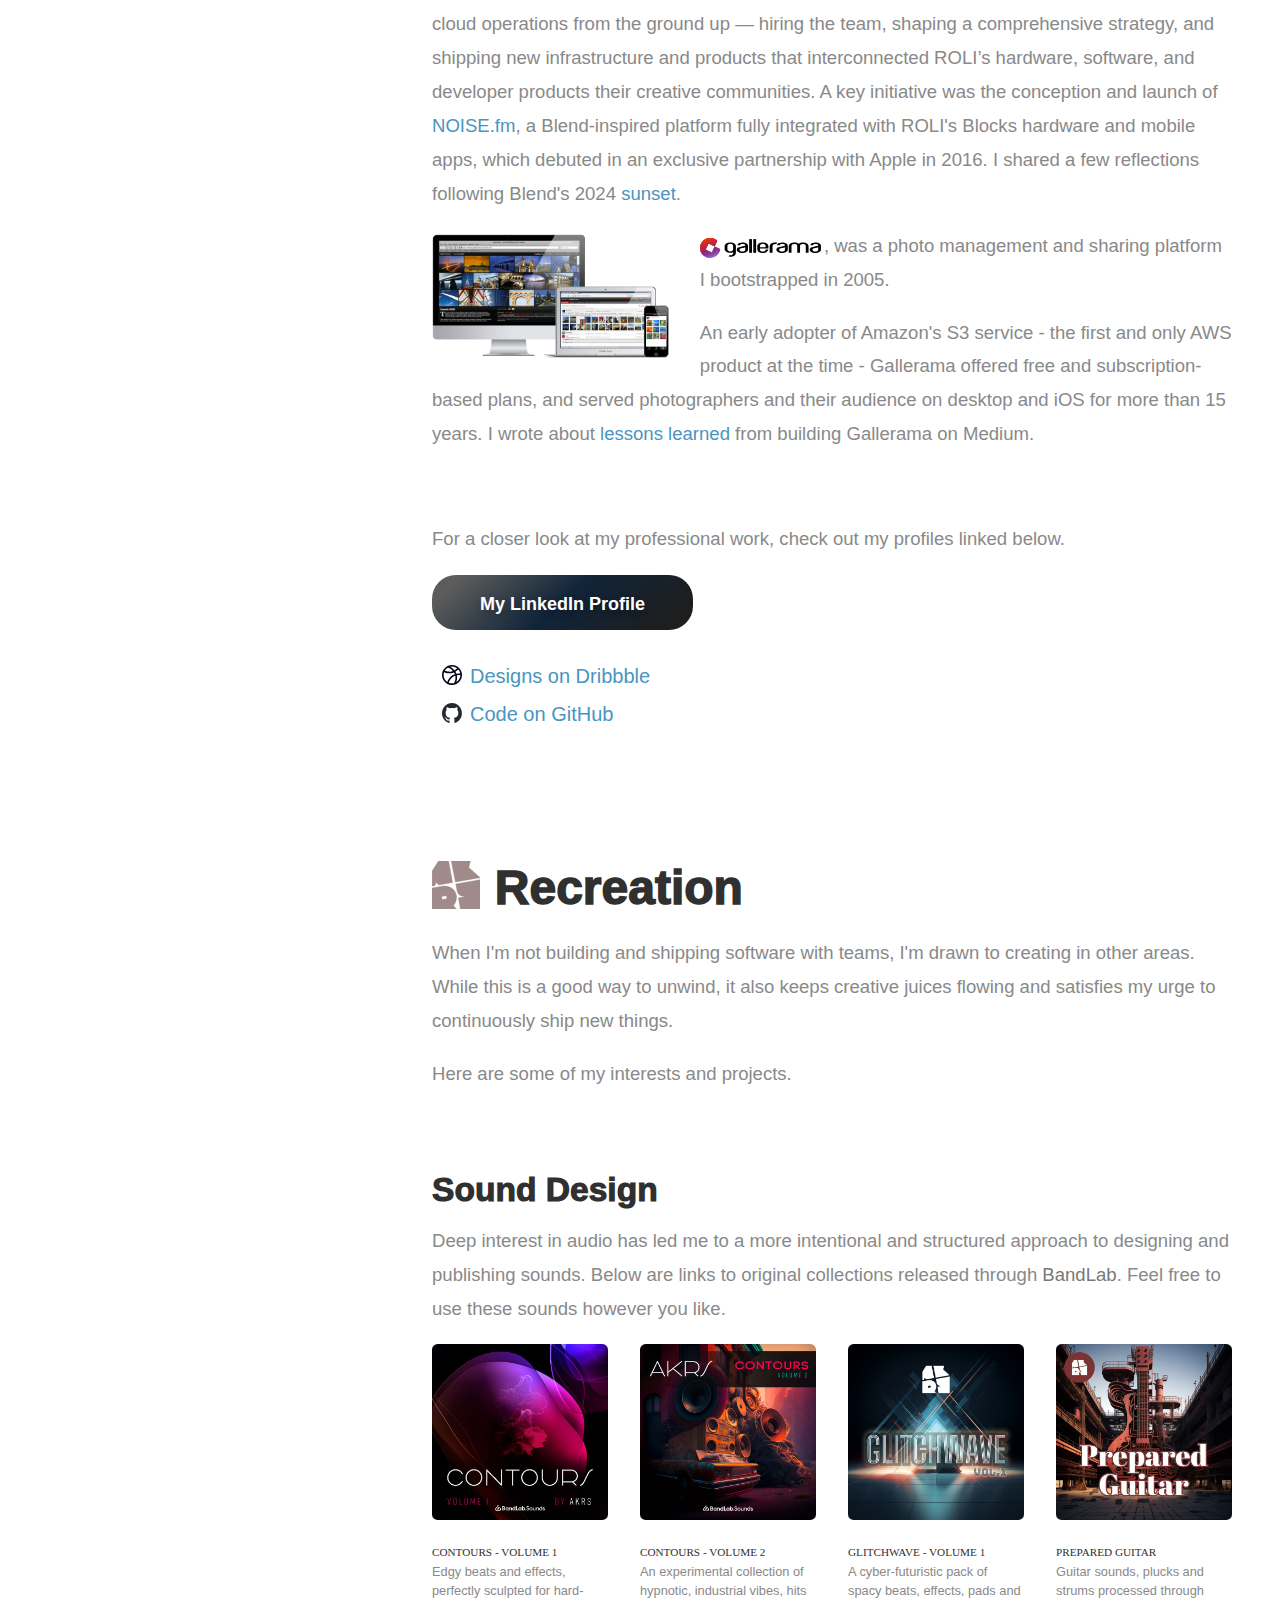
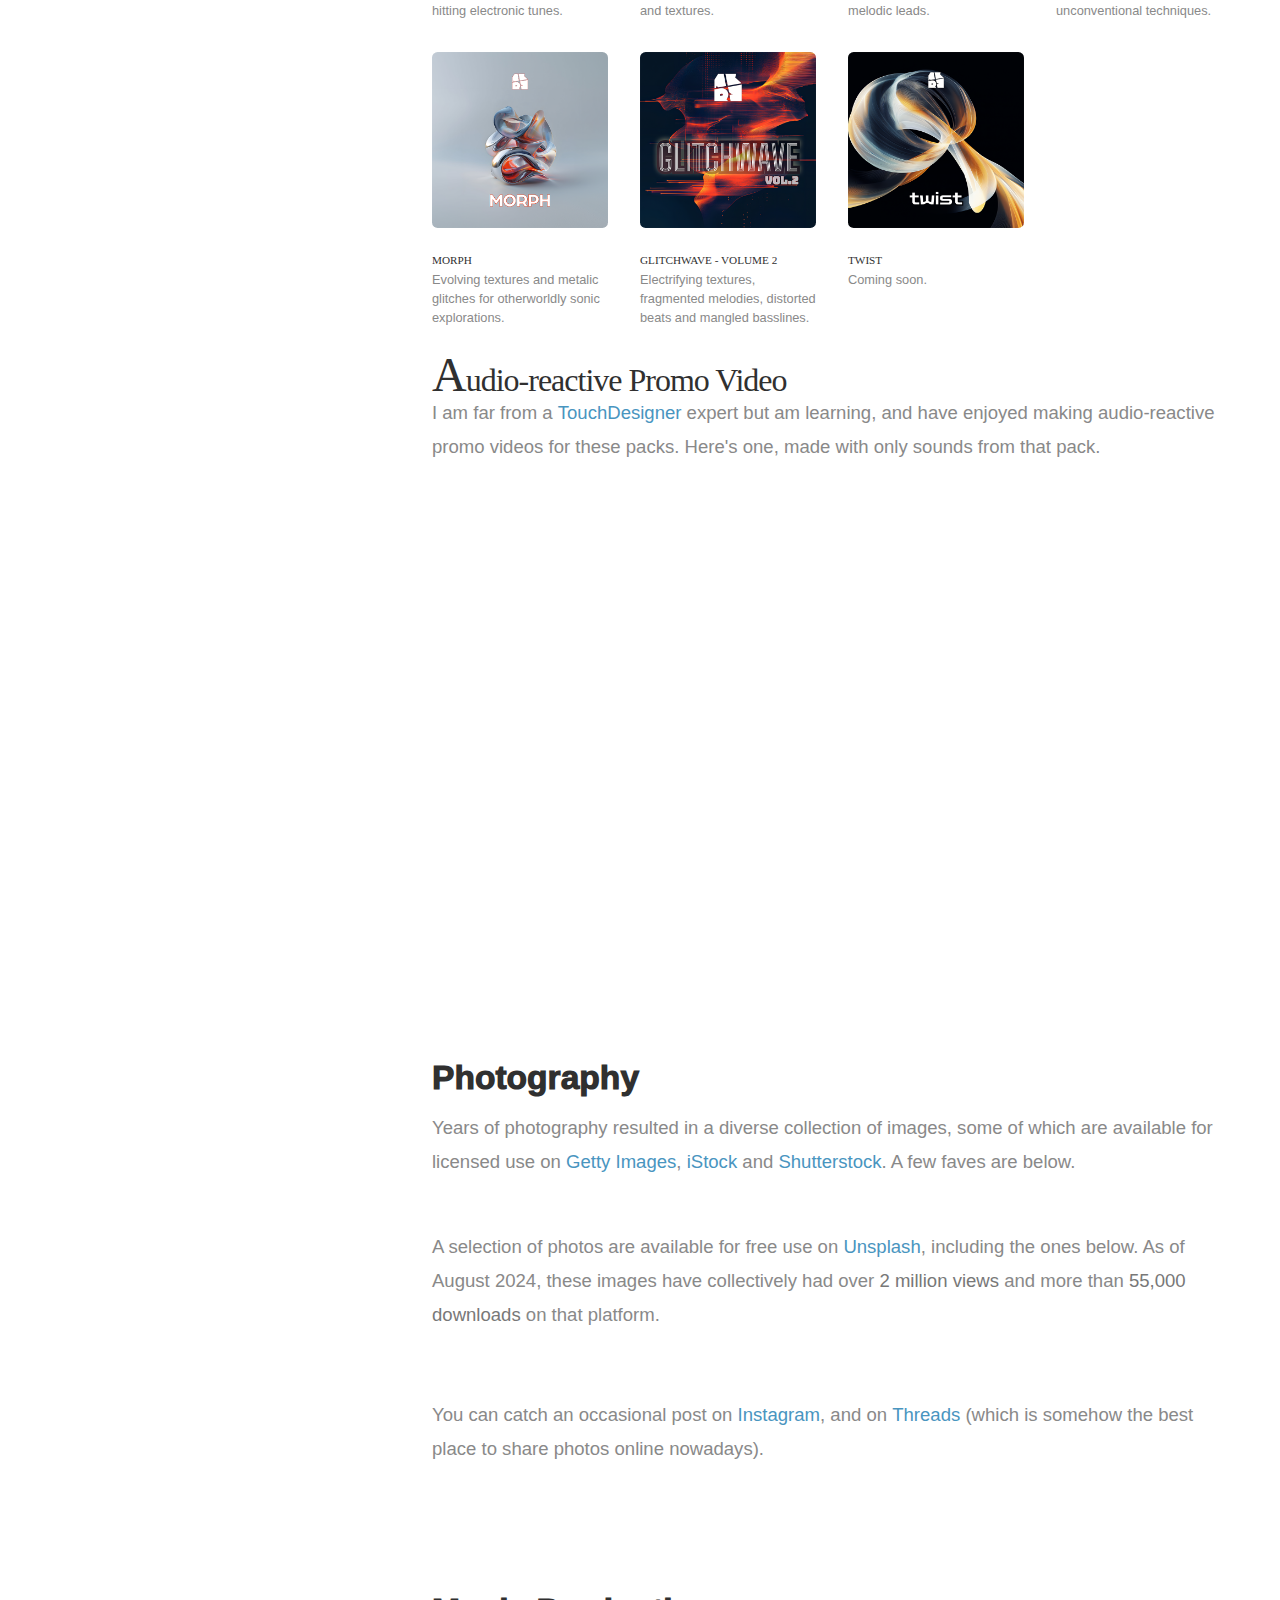
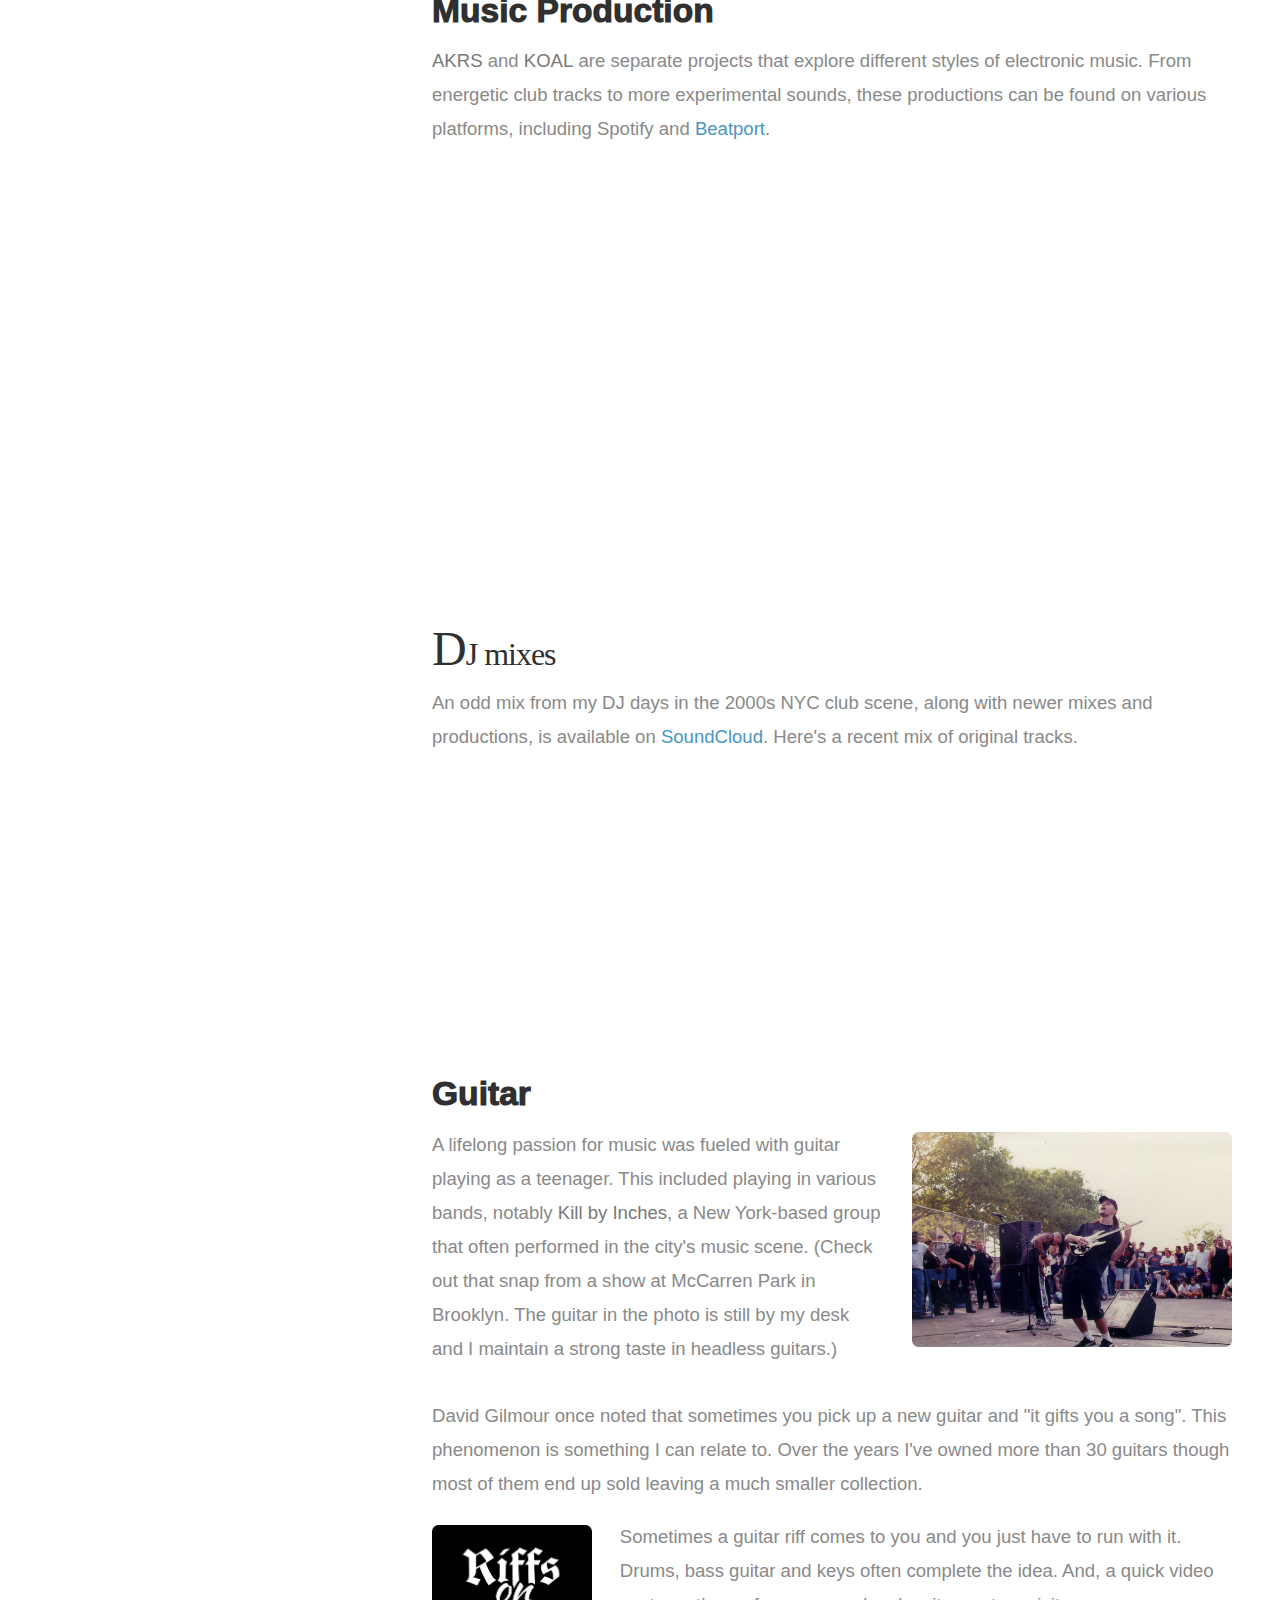
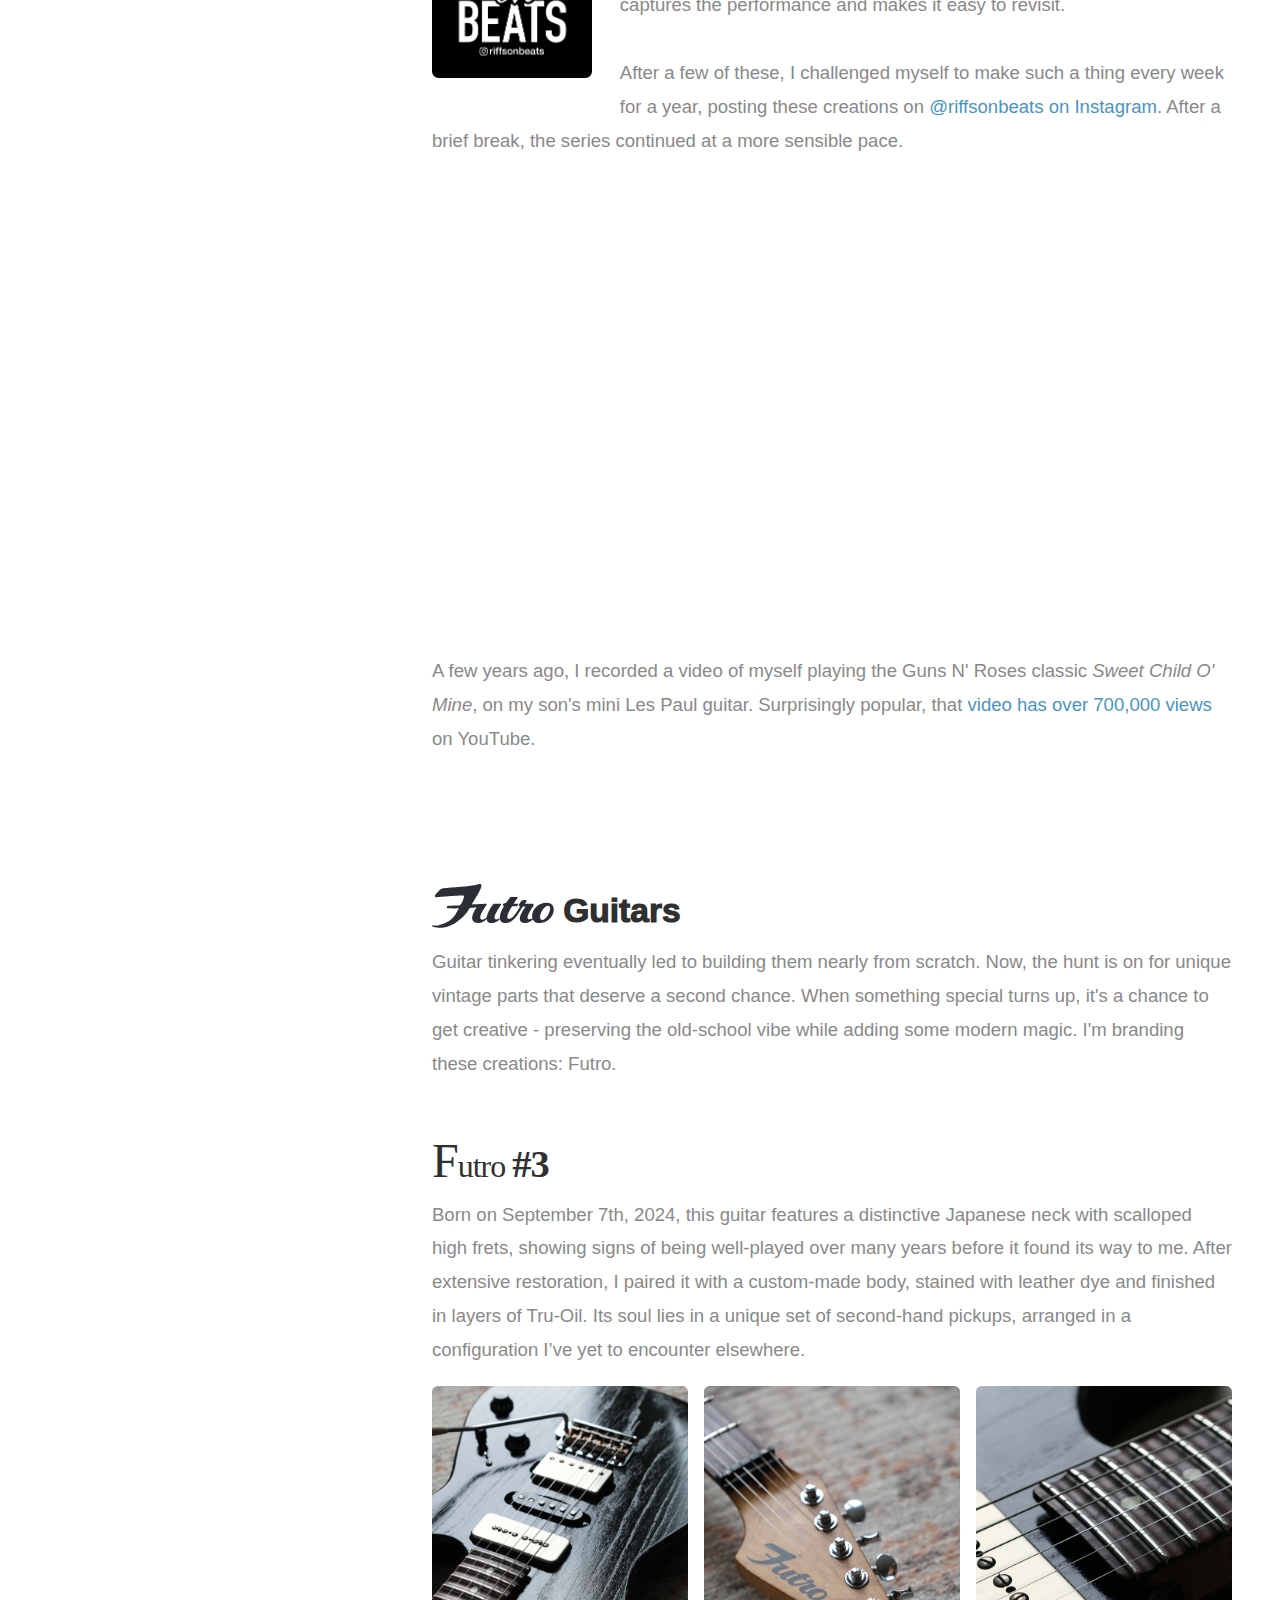
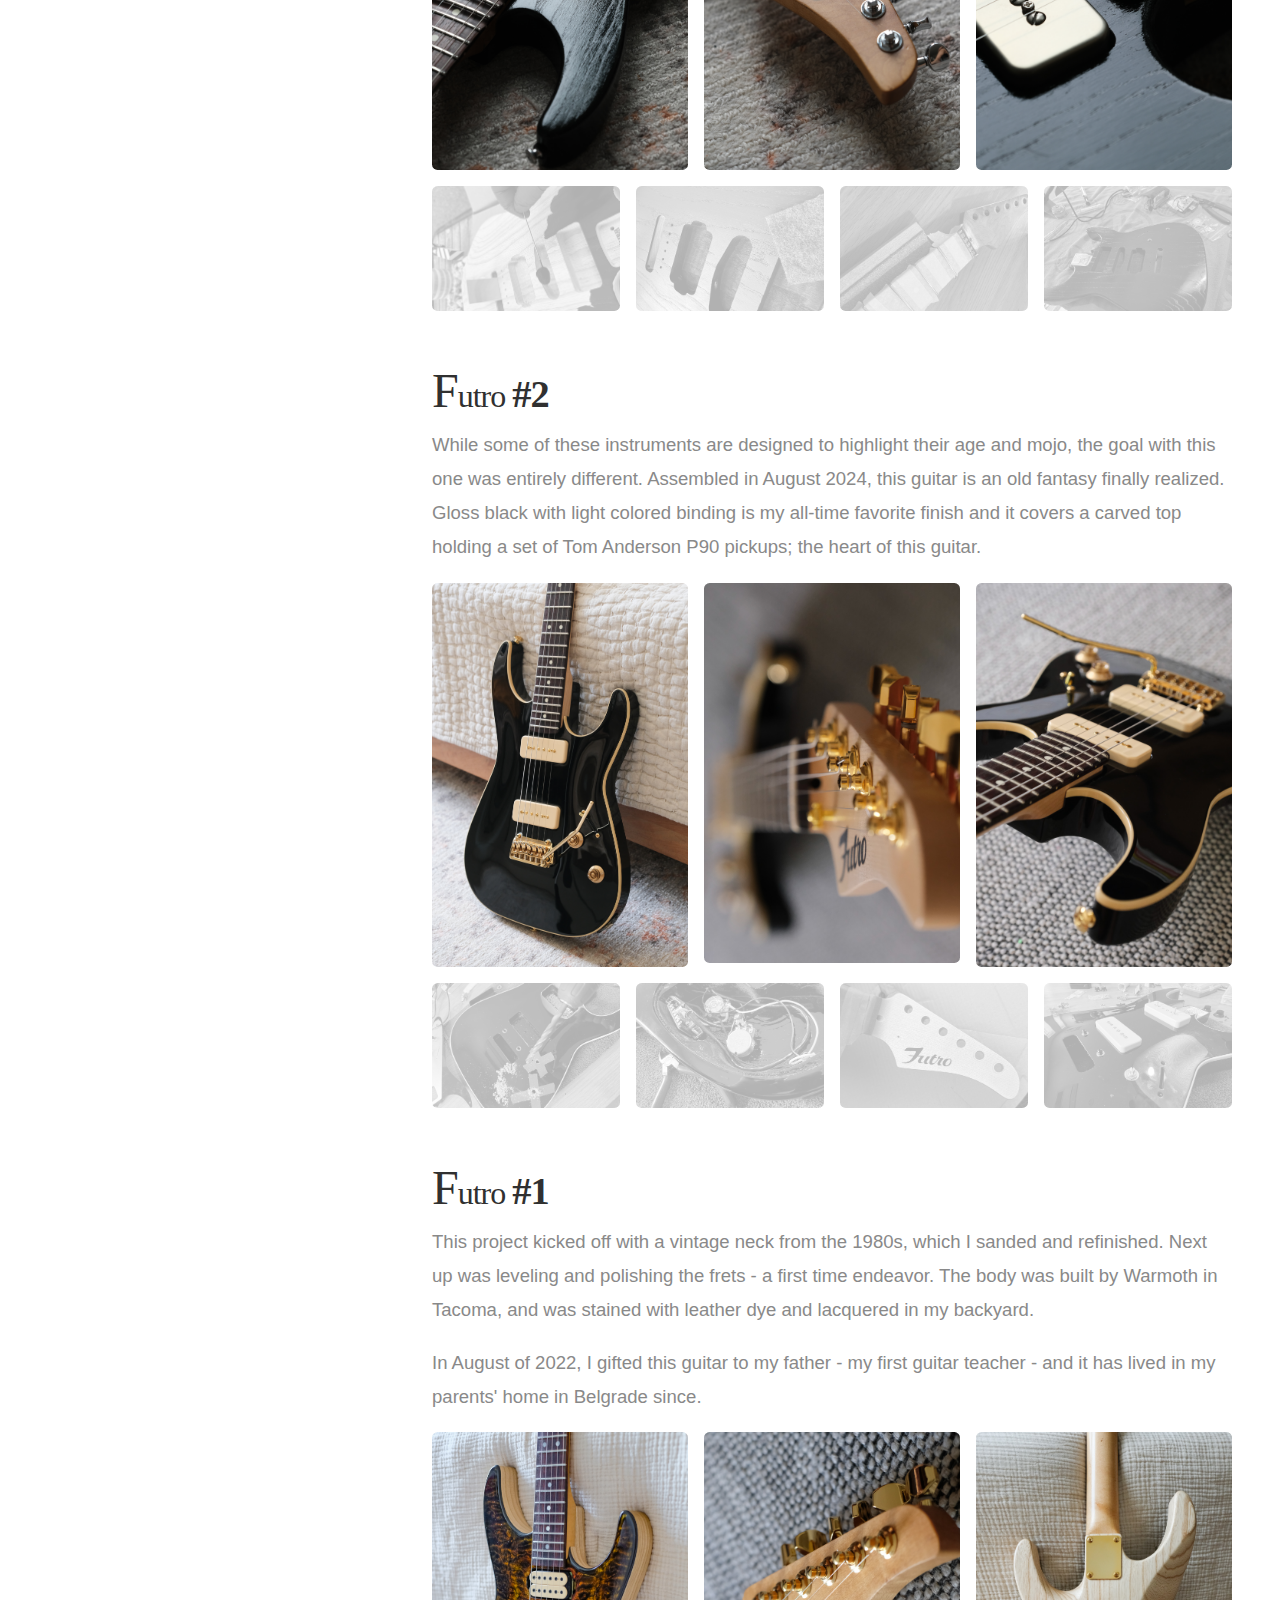
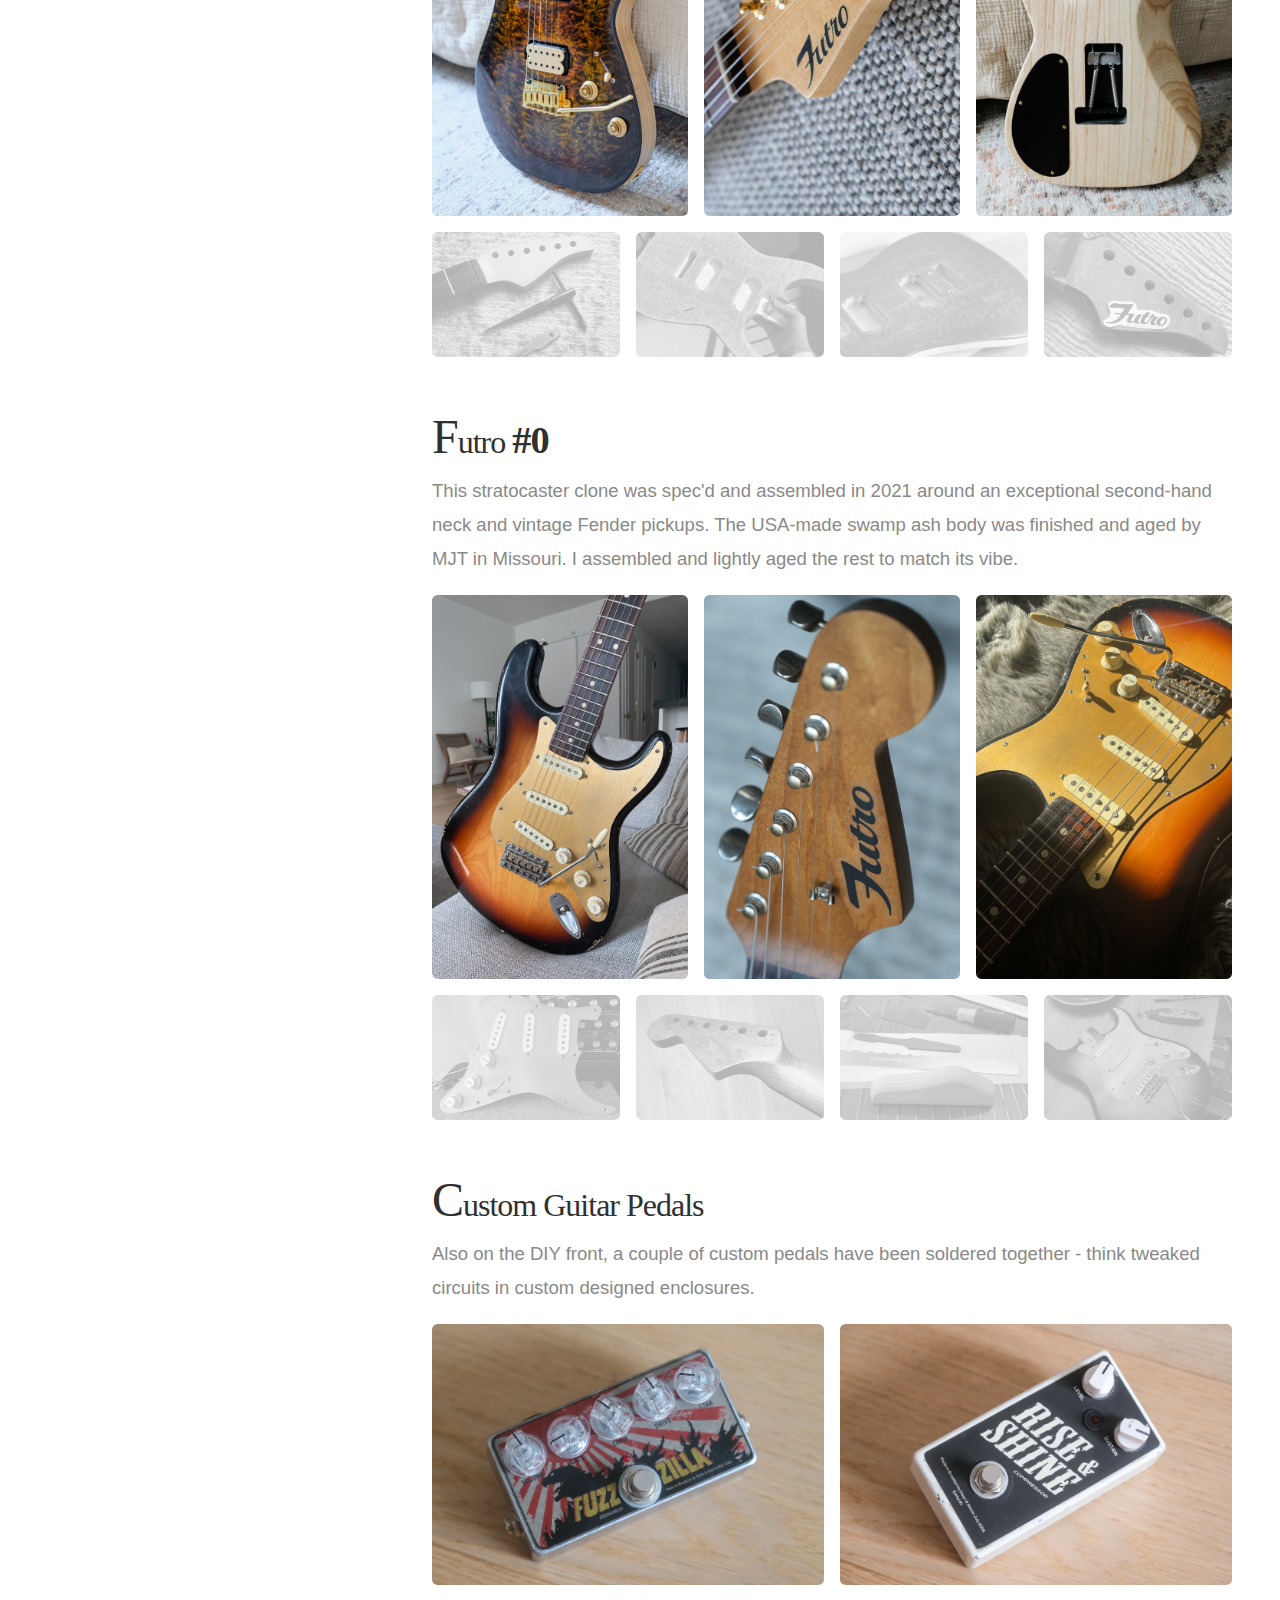
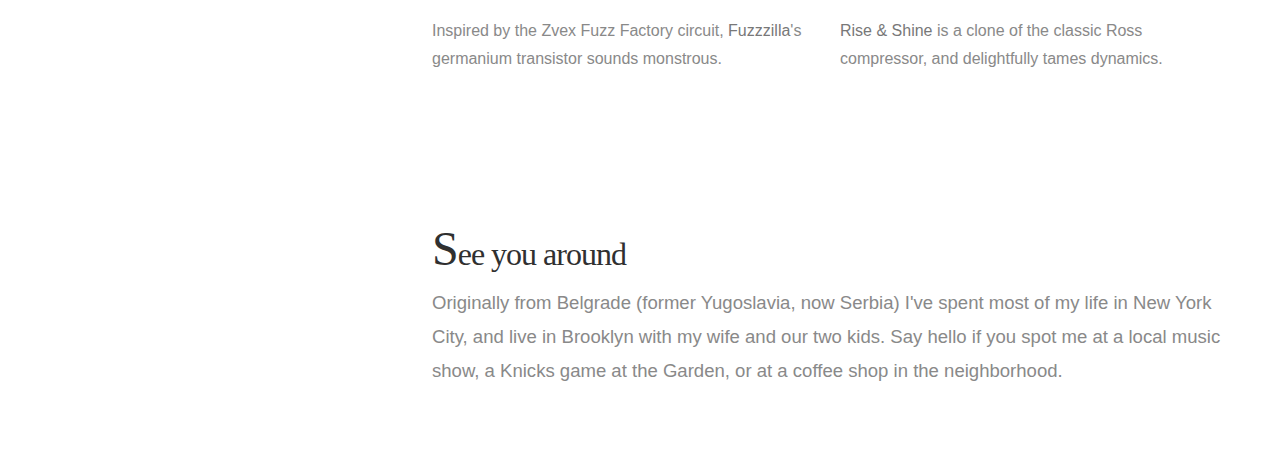
==== commit 84c0abc2: "added the Twist soundpack" ====
--- a/index.html
+++ b/index.html
@@ -187,6 +187,11 @@
 							<h4>Glitchwave - Volume 2</h4>
 							<p>Electrifying textures, fragmented melodies, distorted beats and mangled basslines.</p>
 						</article>
+						<article class="col-3 col-12-xsmall work-item">
+							<img class="image fit thumb" src="images/sound-twist.png" alt="" />
+							<h4>Twist</h4>
+							<p>Coming soon. <!-- Analog lines from the Studio Electronics SE-1 and a collection of crisp drums. --></p>
+						</article>
 					</div>
 					<h3>Audio-reactive Promo Video</h3>
 					<p>
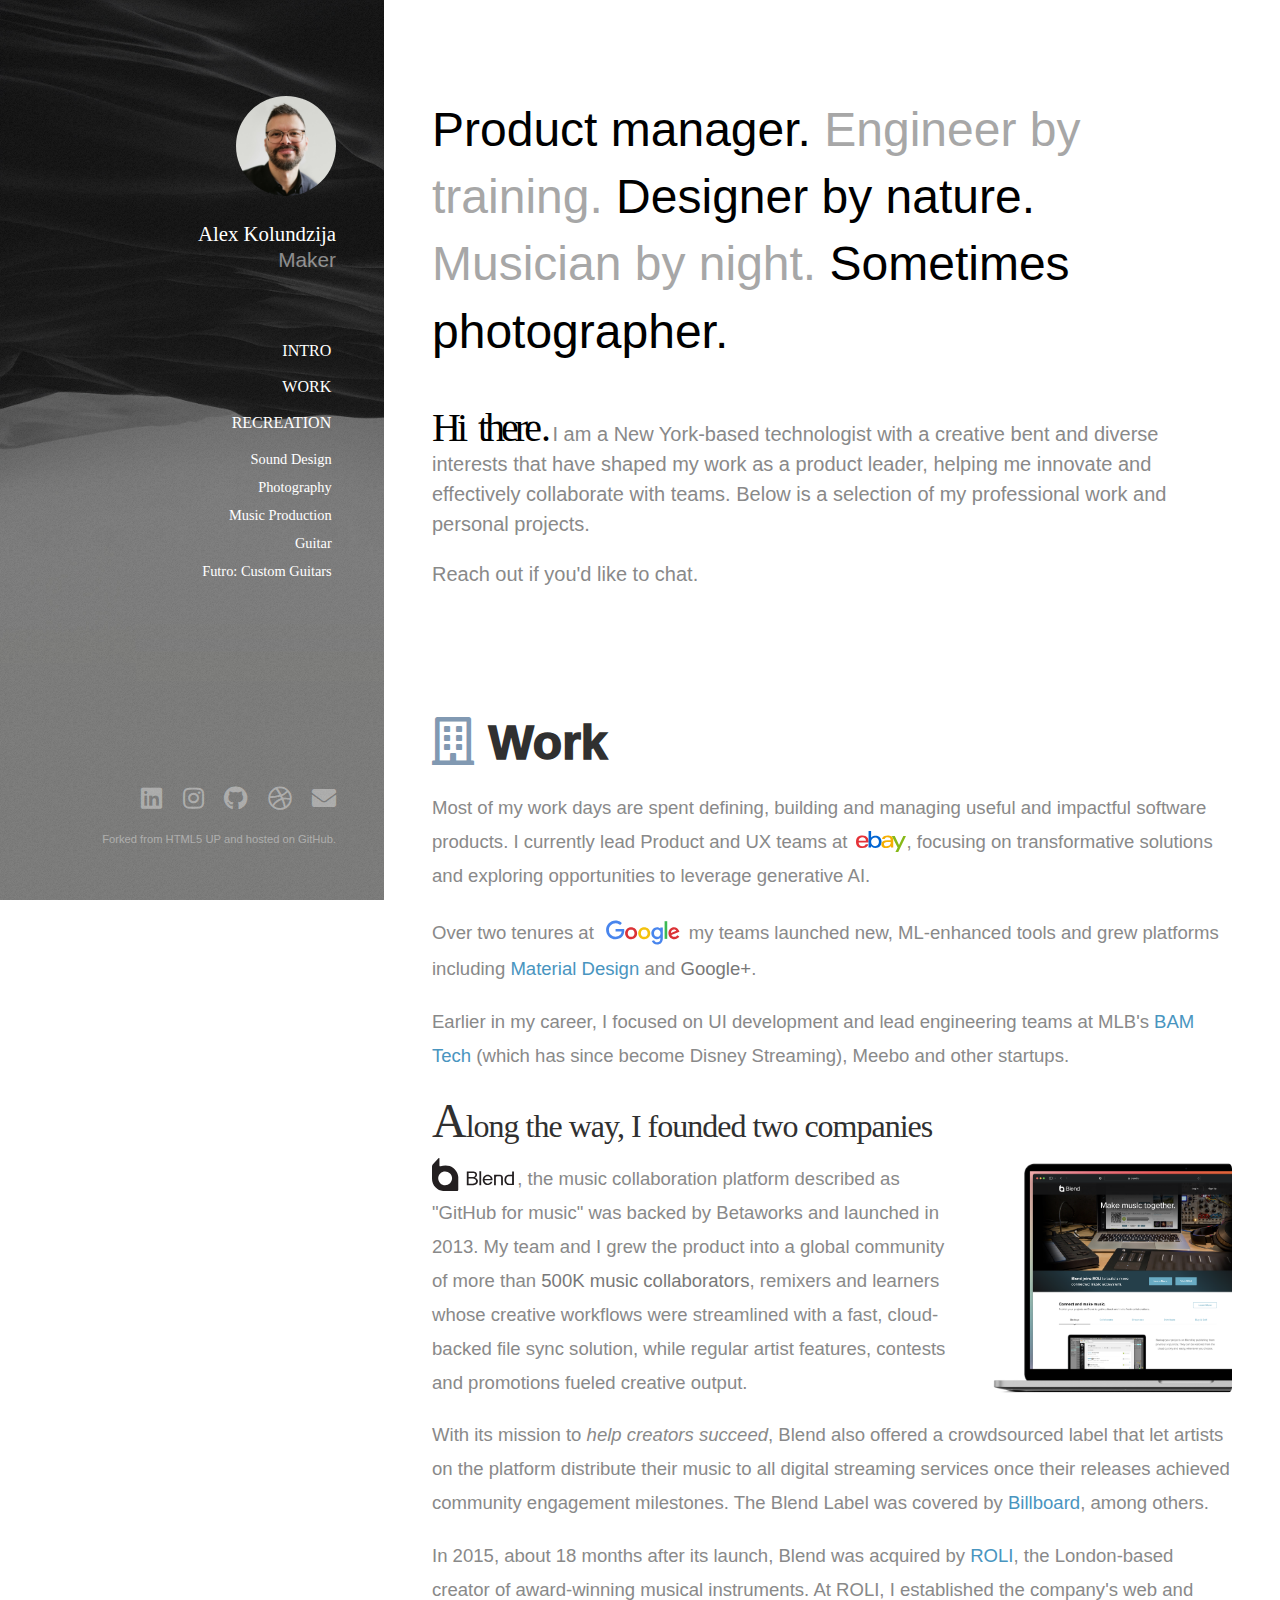
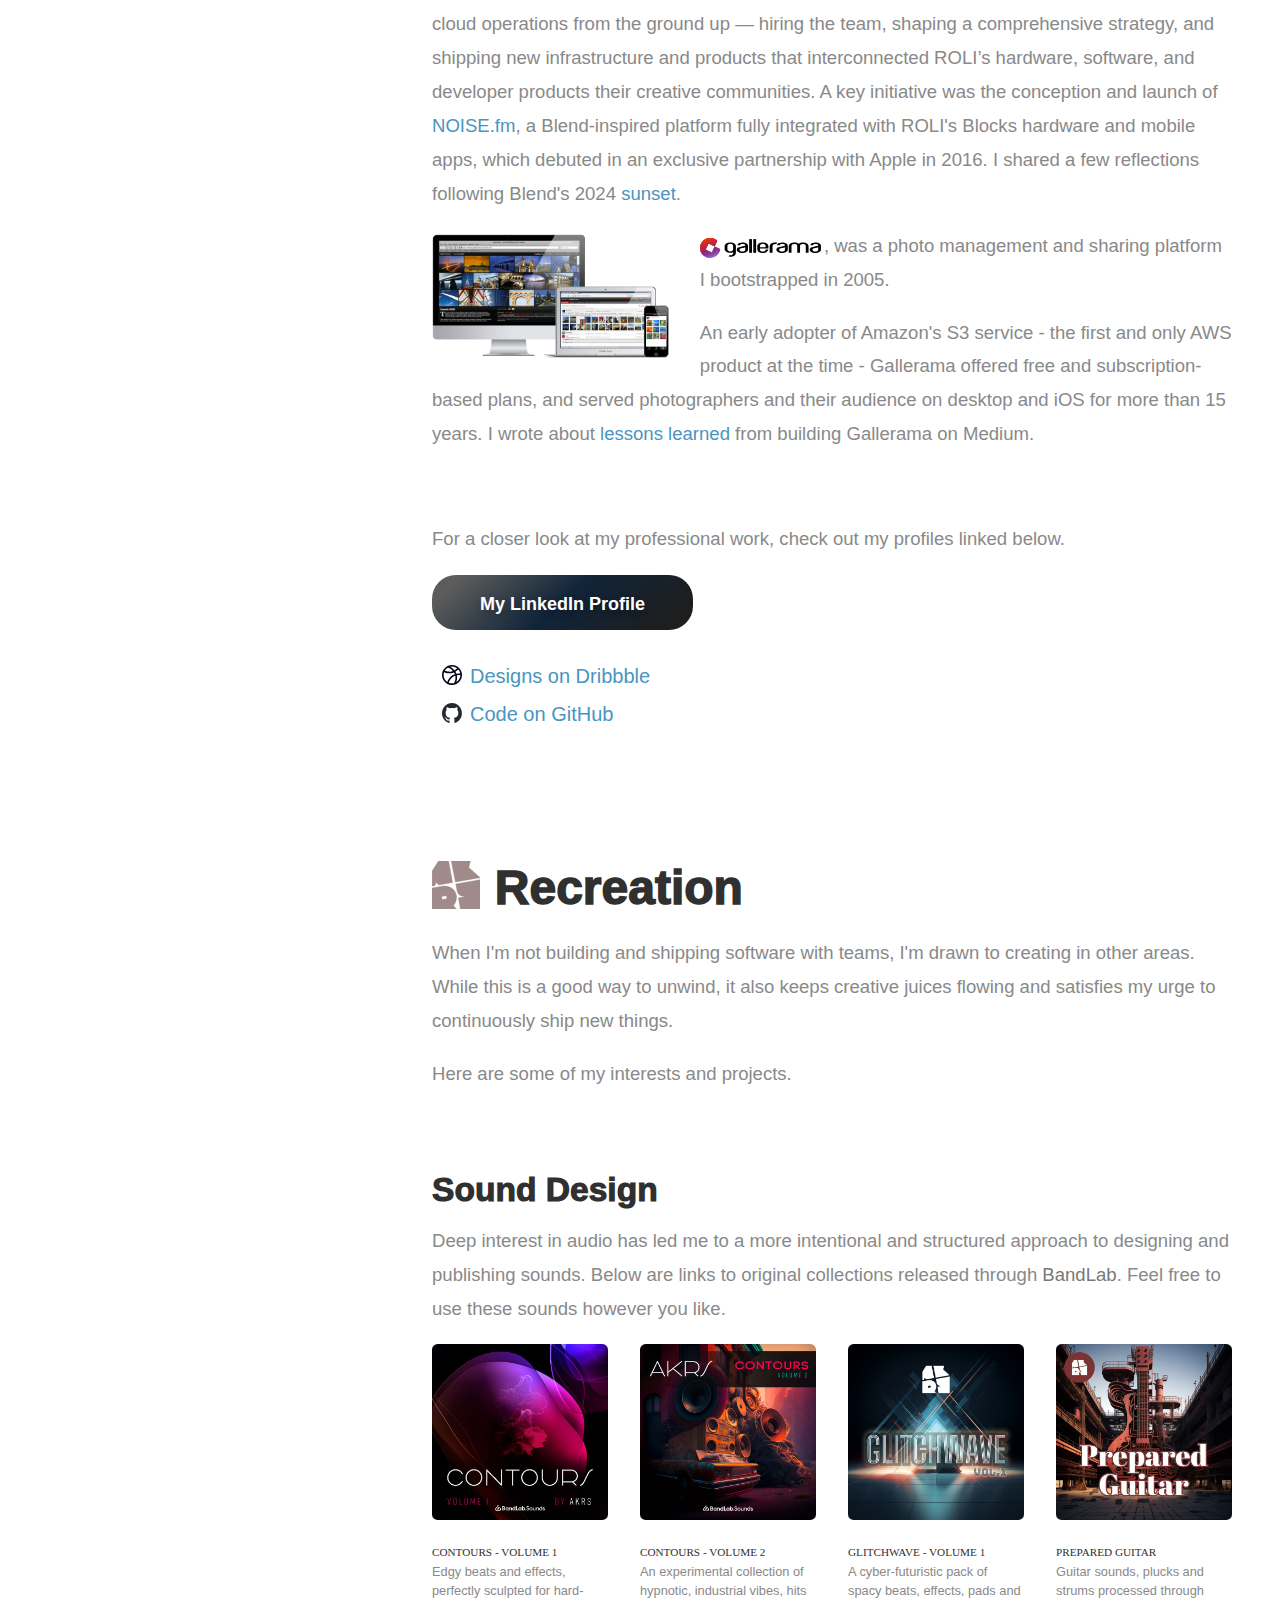
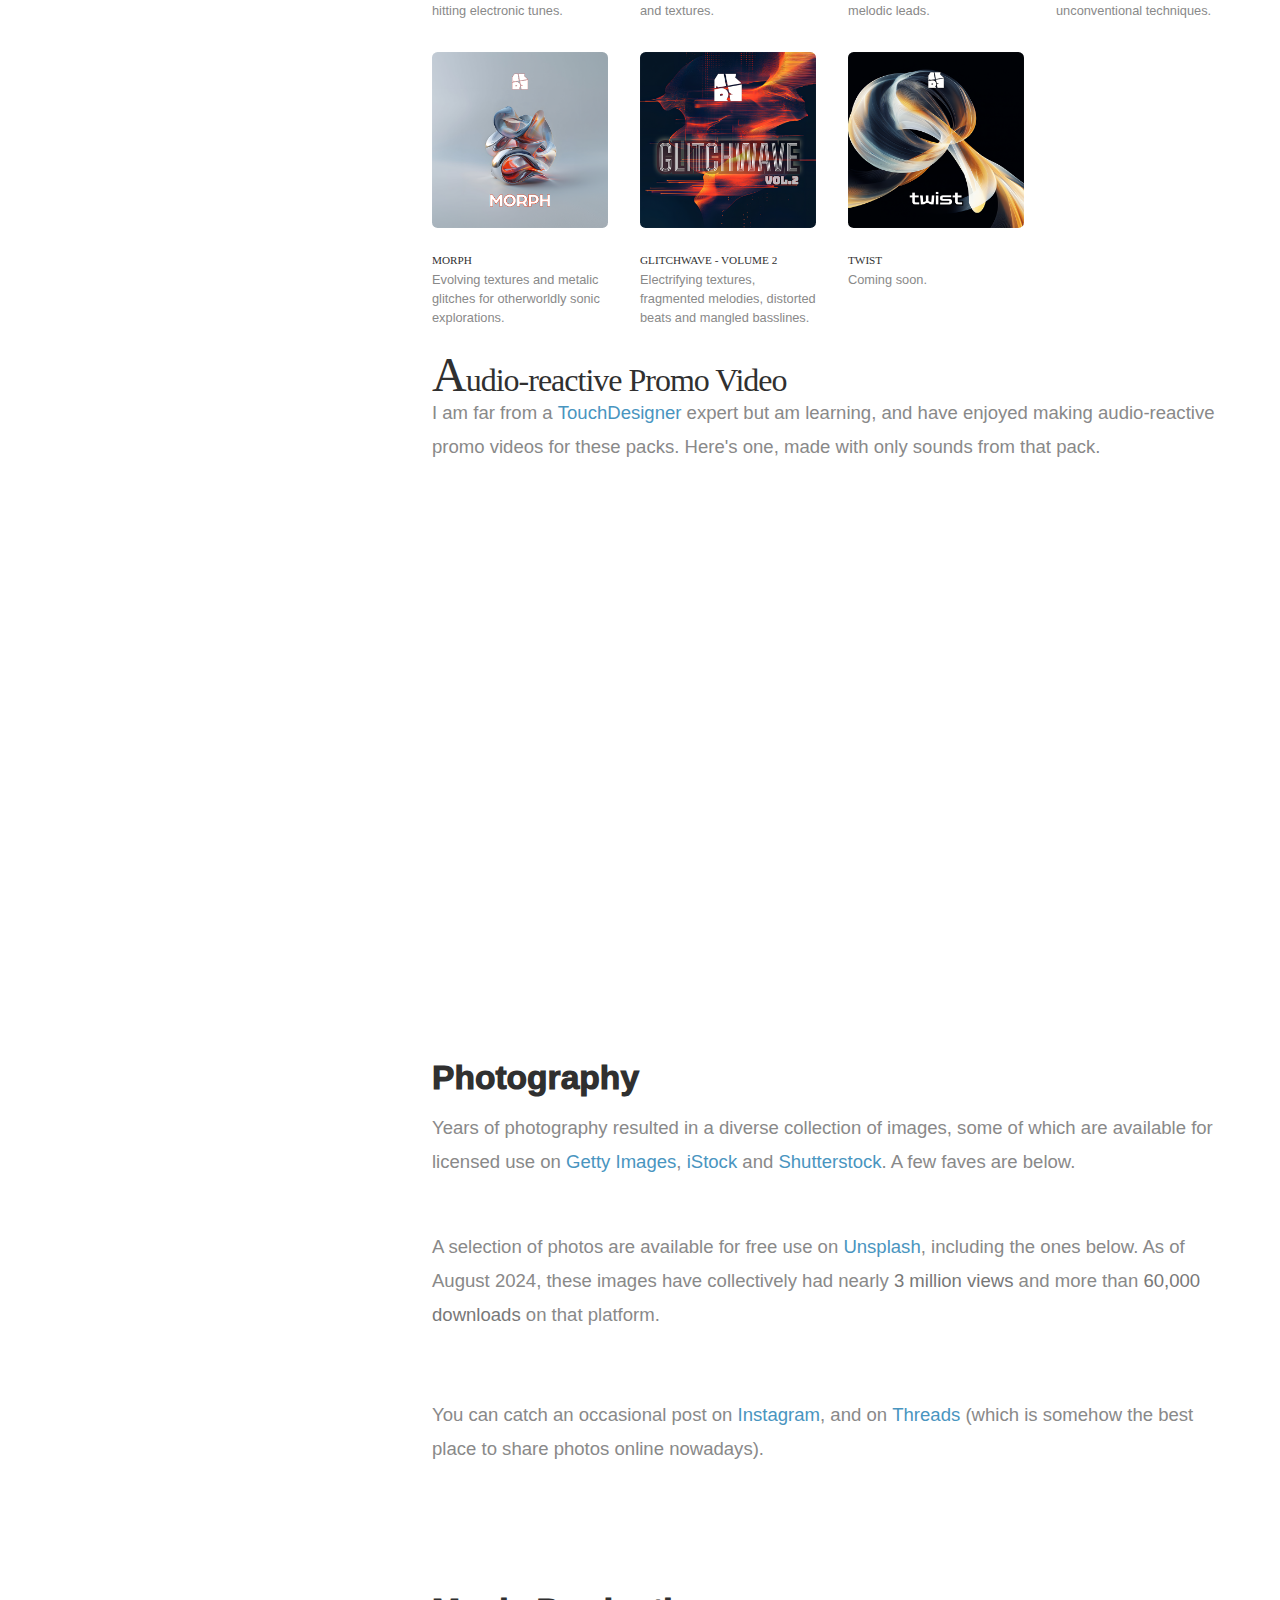
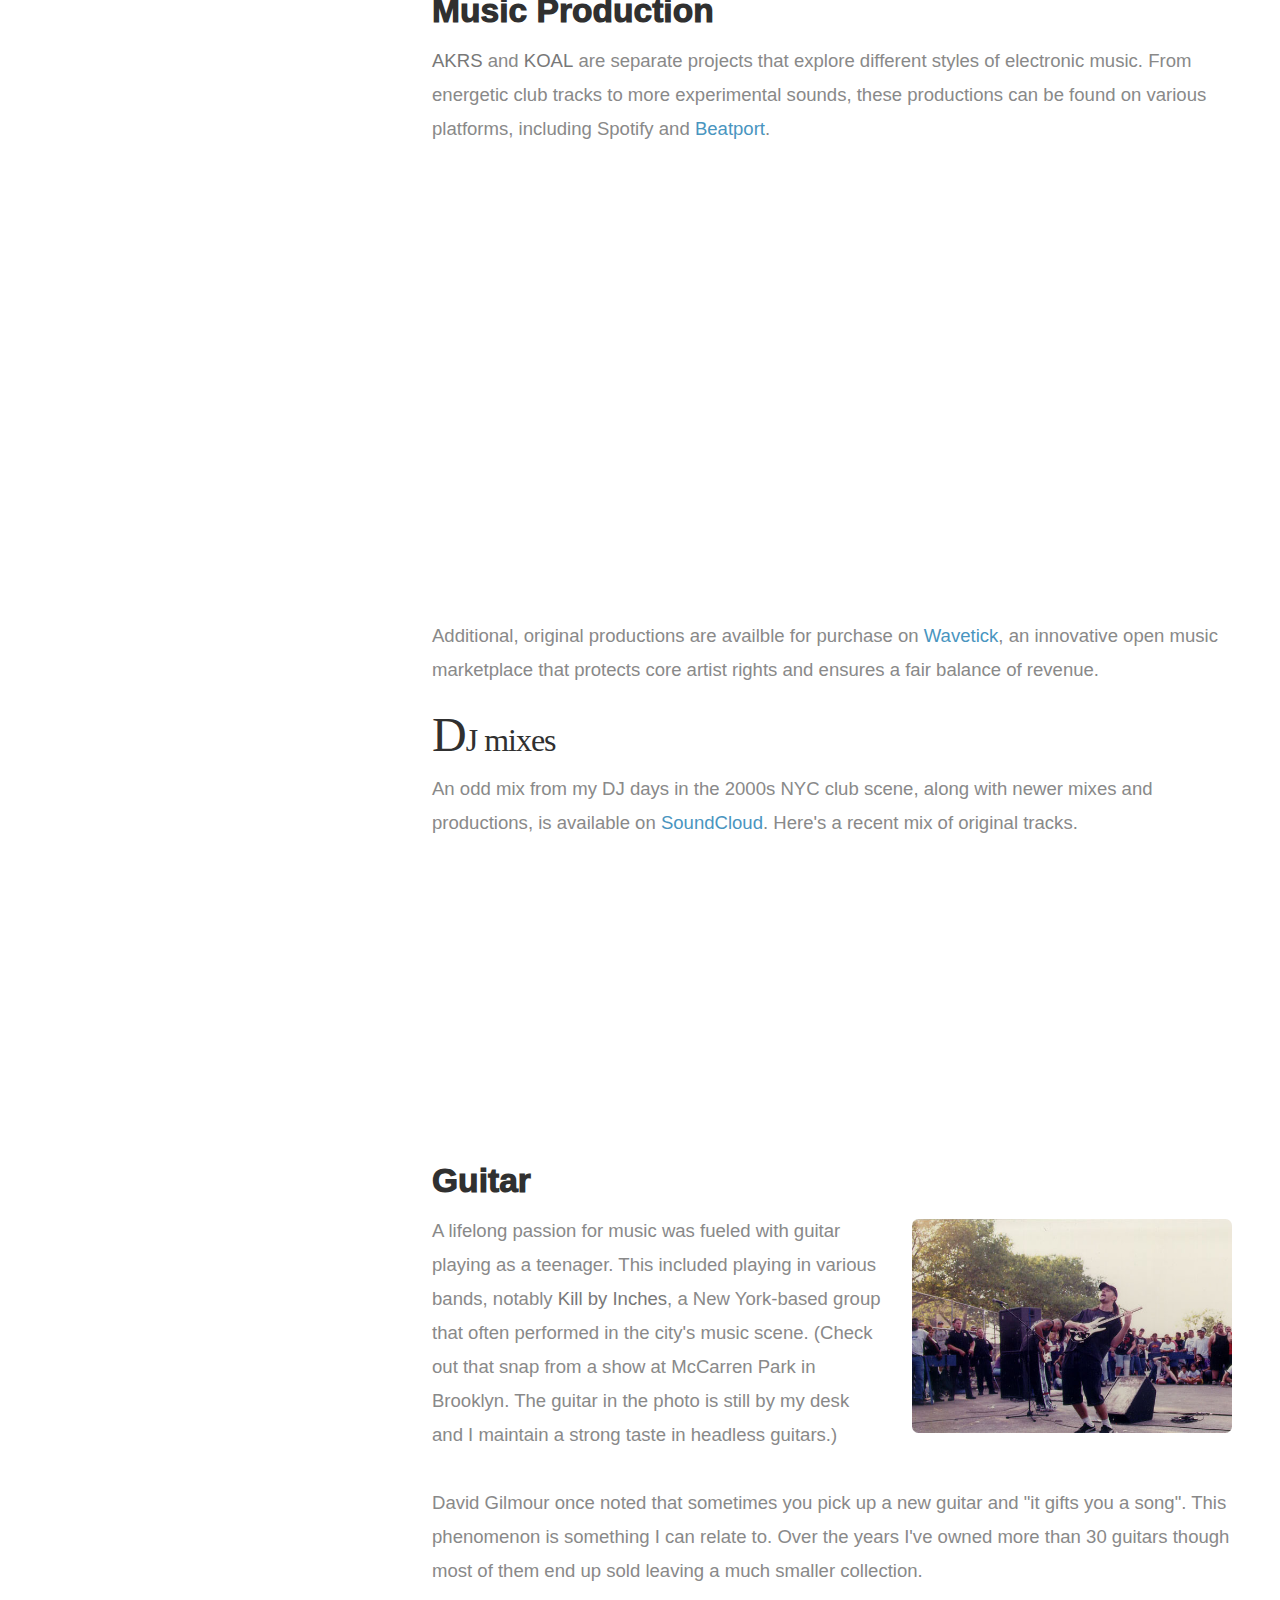
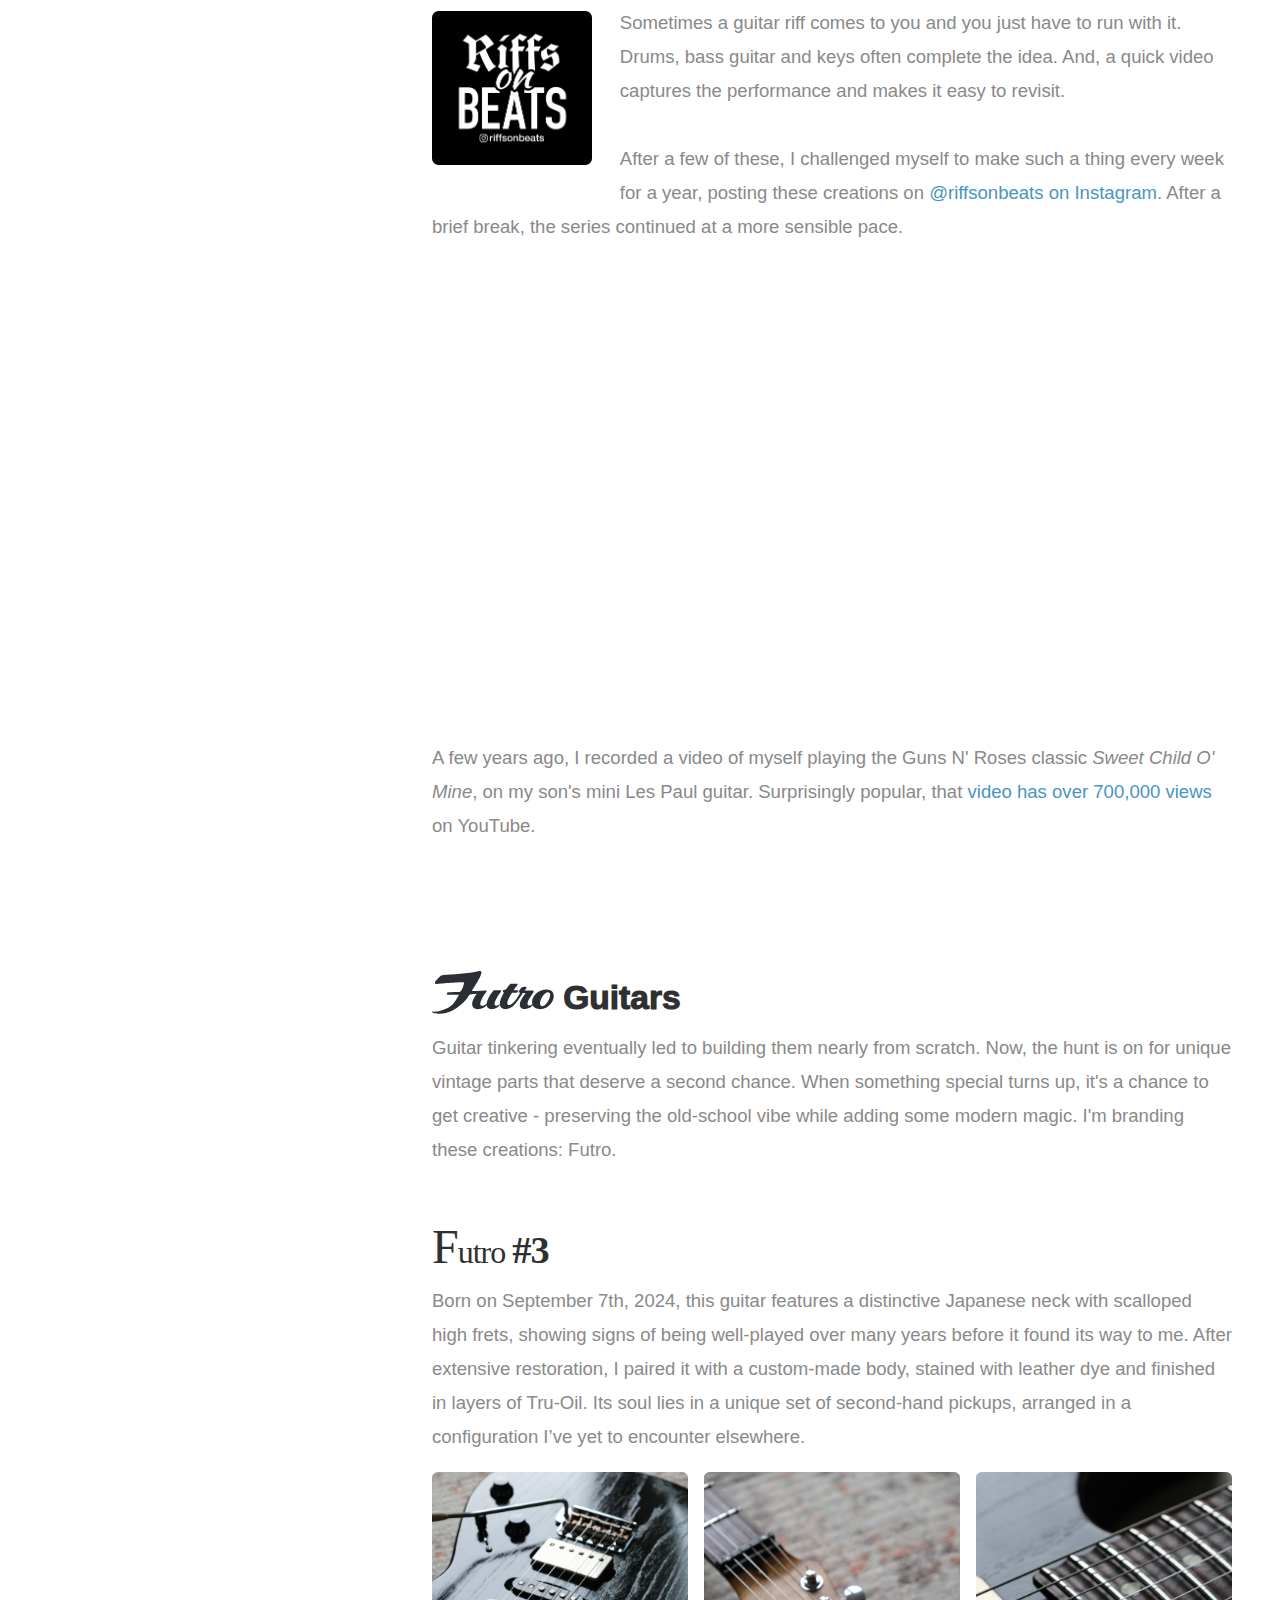
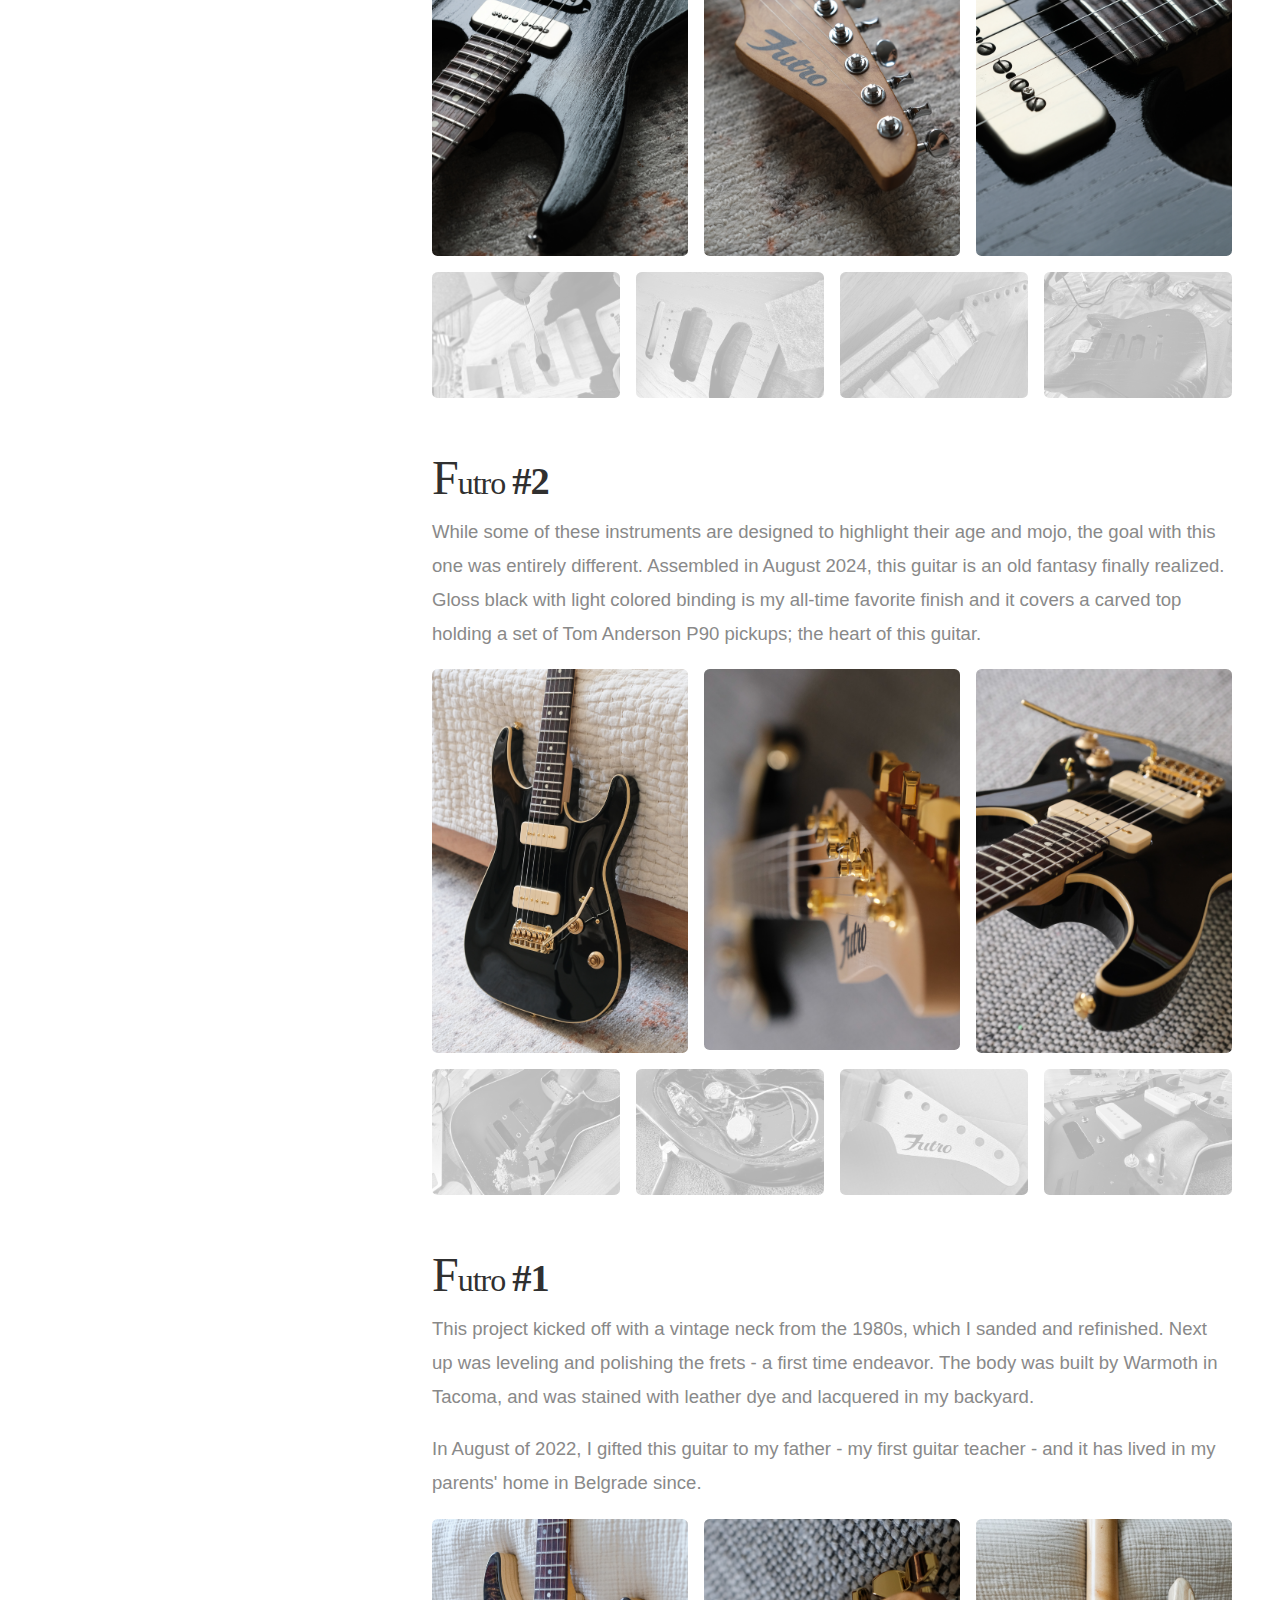
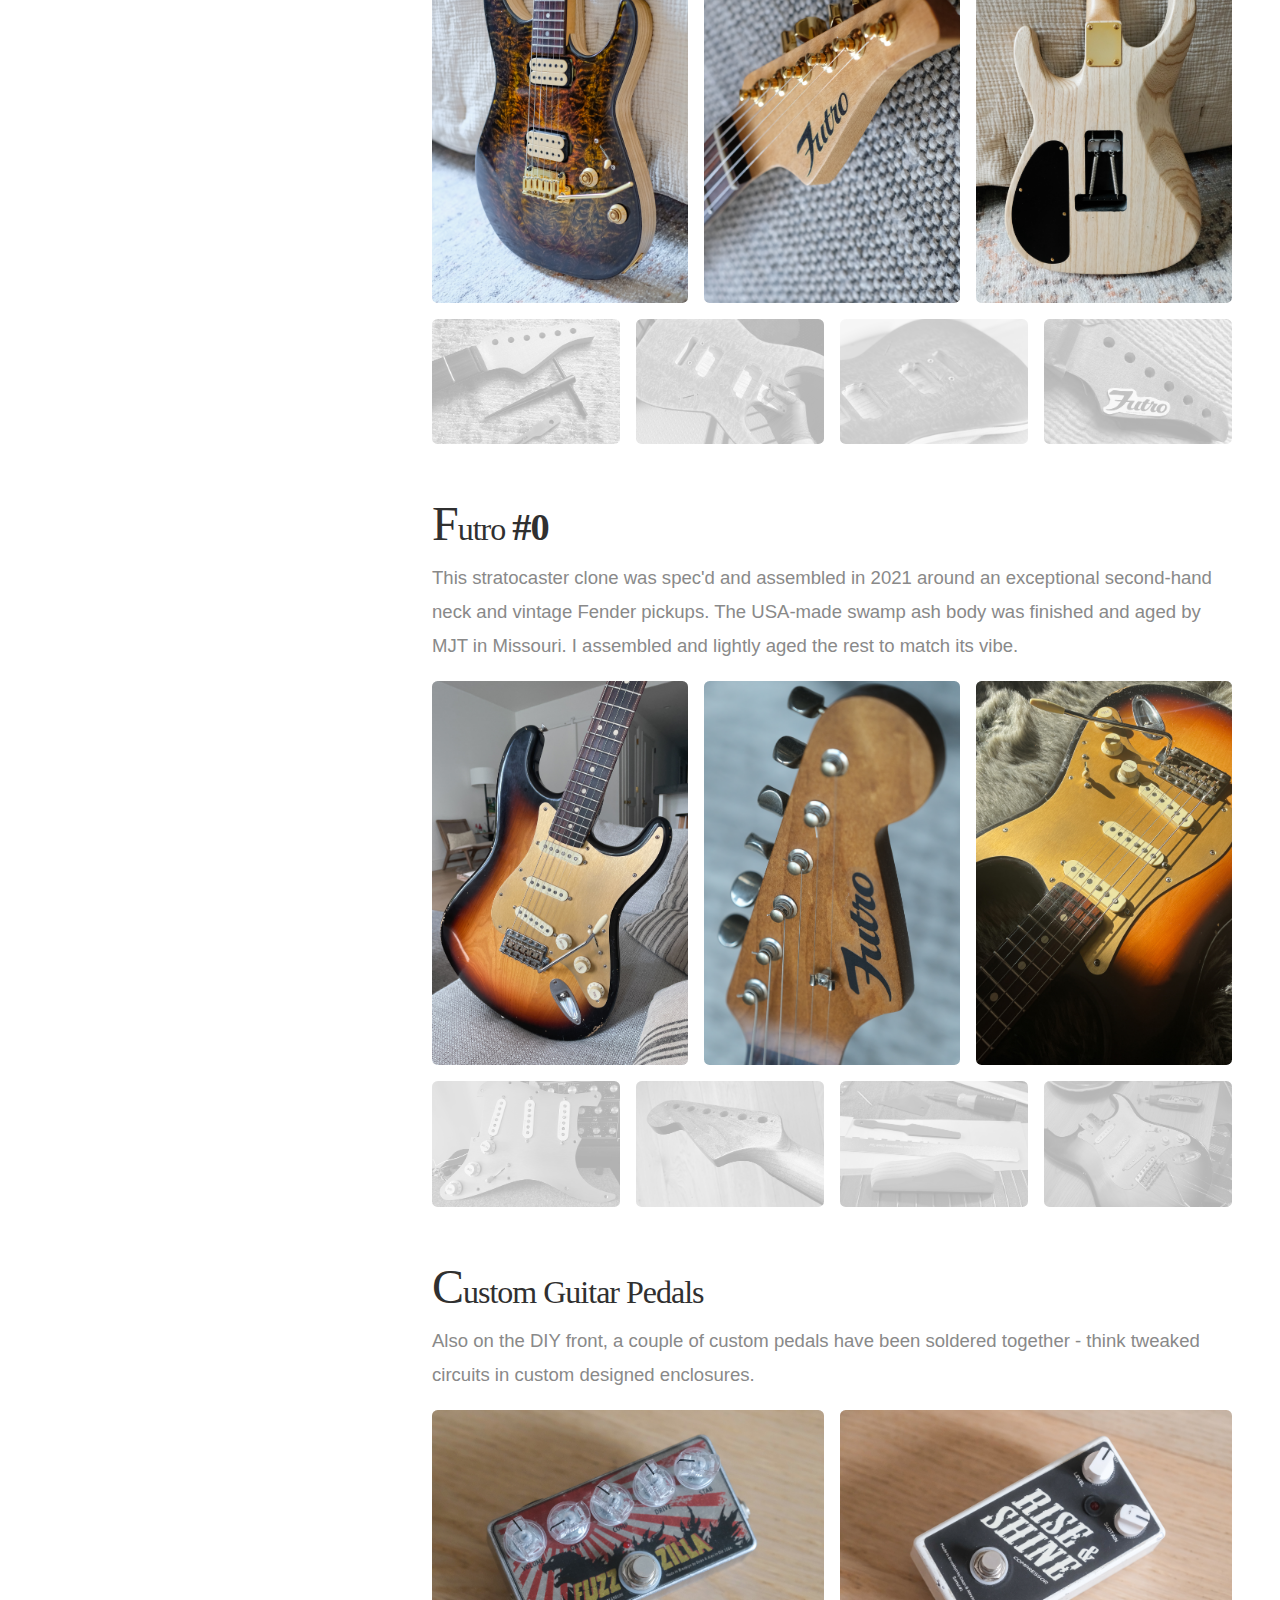
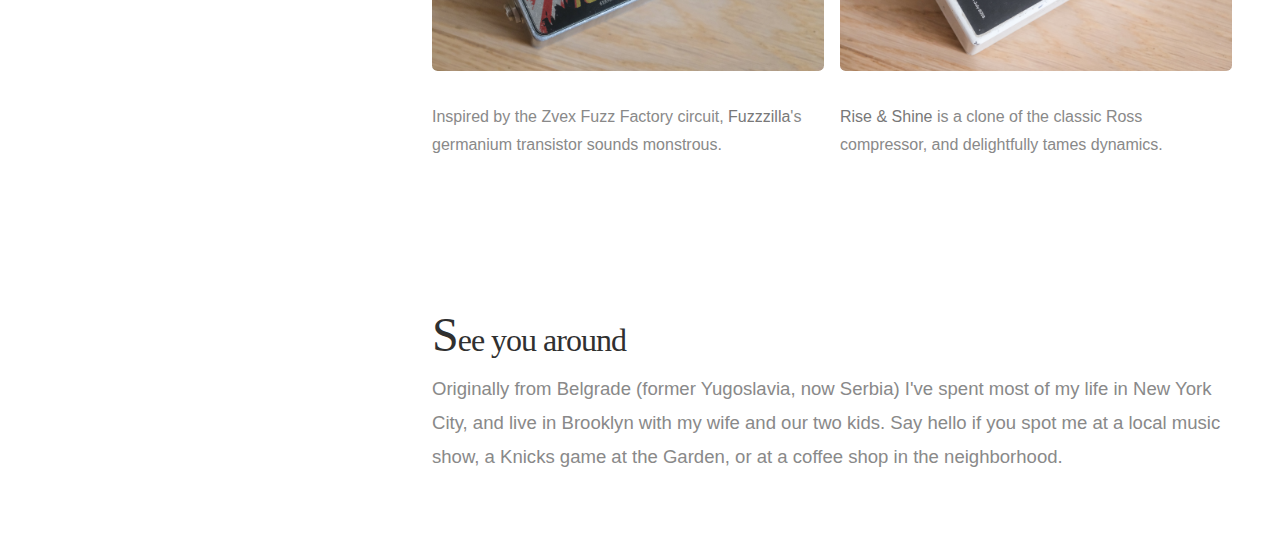
==== commit 0c5426b7: "wavetick link, unsplash numbers" ====
--- a/index.html
+++ b/index.html
@@ -222,8 +222,8 @@
 					<!-- <h3>Unsplash</h3> -->
 					<p>
 						A selection of photos are available for free use on <a href="https://unsplash.com/@alexkolund" target="_blank">Unsplash</a>, 
-						including the ones below. As of August 2024, these images have collectively had over <strong>2 million views</strong> 
-						and more than <strong>55,000 downloads</strong> on that platform.
+						including the ones below. As of August 2024, these images have collectively had nearly <strong>3 million views</strong> 
+						and more than <strong>60,000 downloads</strong> on that platform.
 					</p>
 					<div class="box alt">
 						<div class="row gtr-50 gtr-uniform">
@@ -251,6 +251,10 @@
 						<a href="https://www.beatport.com/artist/akrs/564375" target="_blank">Beatport</a>.
 					</p>
 					<p><iframe style="border-radius:12px" src="https://open.spotify.com/embed/playlist/4x2jcLVVme1asUGIN52vvN?utm_source=generator&theme=0" width="100%" height="425" frameBorder="0" allowfullscreen="" allow="autoplay; clipboard-write; encrypted-media; fullscreen; picture-in-picture" loading="lazy"></iframe></p>
+					<p>
+						Additional, original productions are availble for purchase on <a href="https://www.wavetick.com/artists/akrs" target="_blank">Wavetick</a>, 
+						an innovative open music marketplace that protects core artist rights and ensures a fair balance of revenue.
+					</p>
 					<h3>DJ mixes</h3>
 					<p>
 						An odd mix from my DJ days in the 2000s NYC club scene, along with newer mixes and productions, is available 
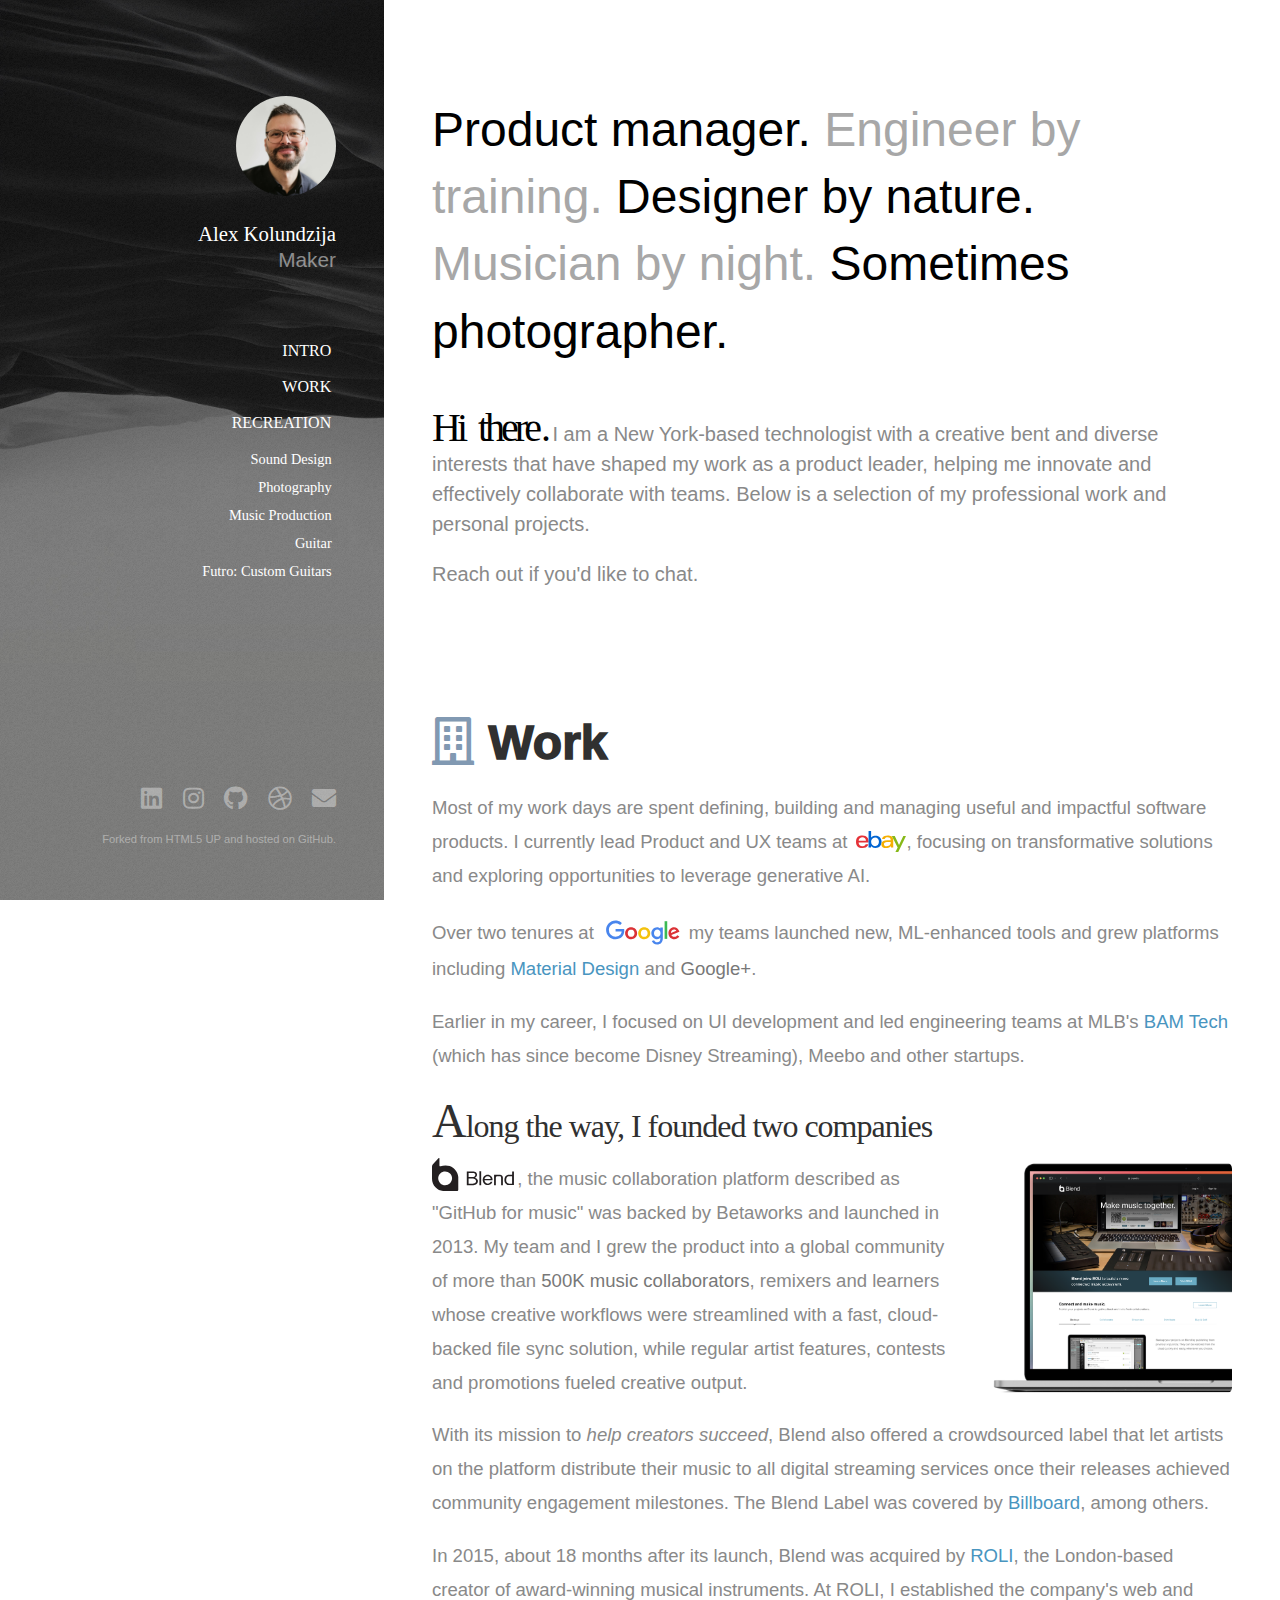
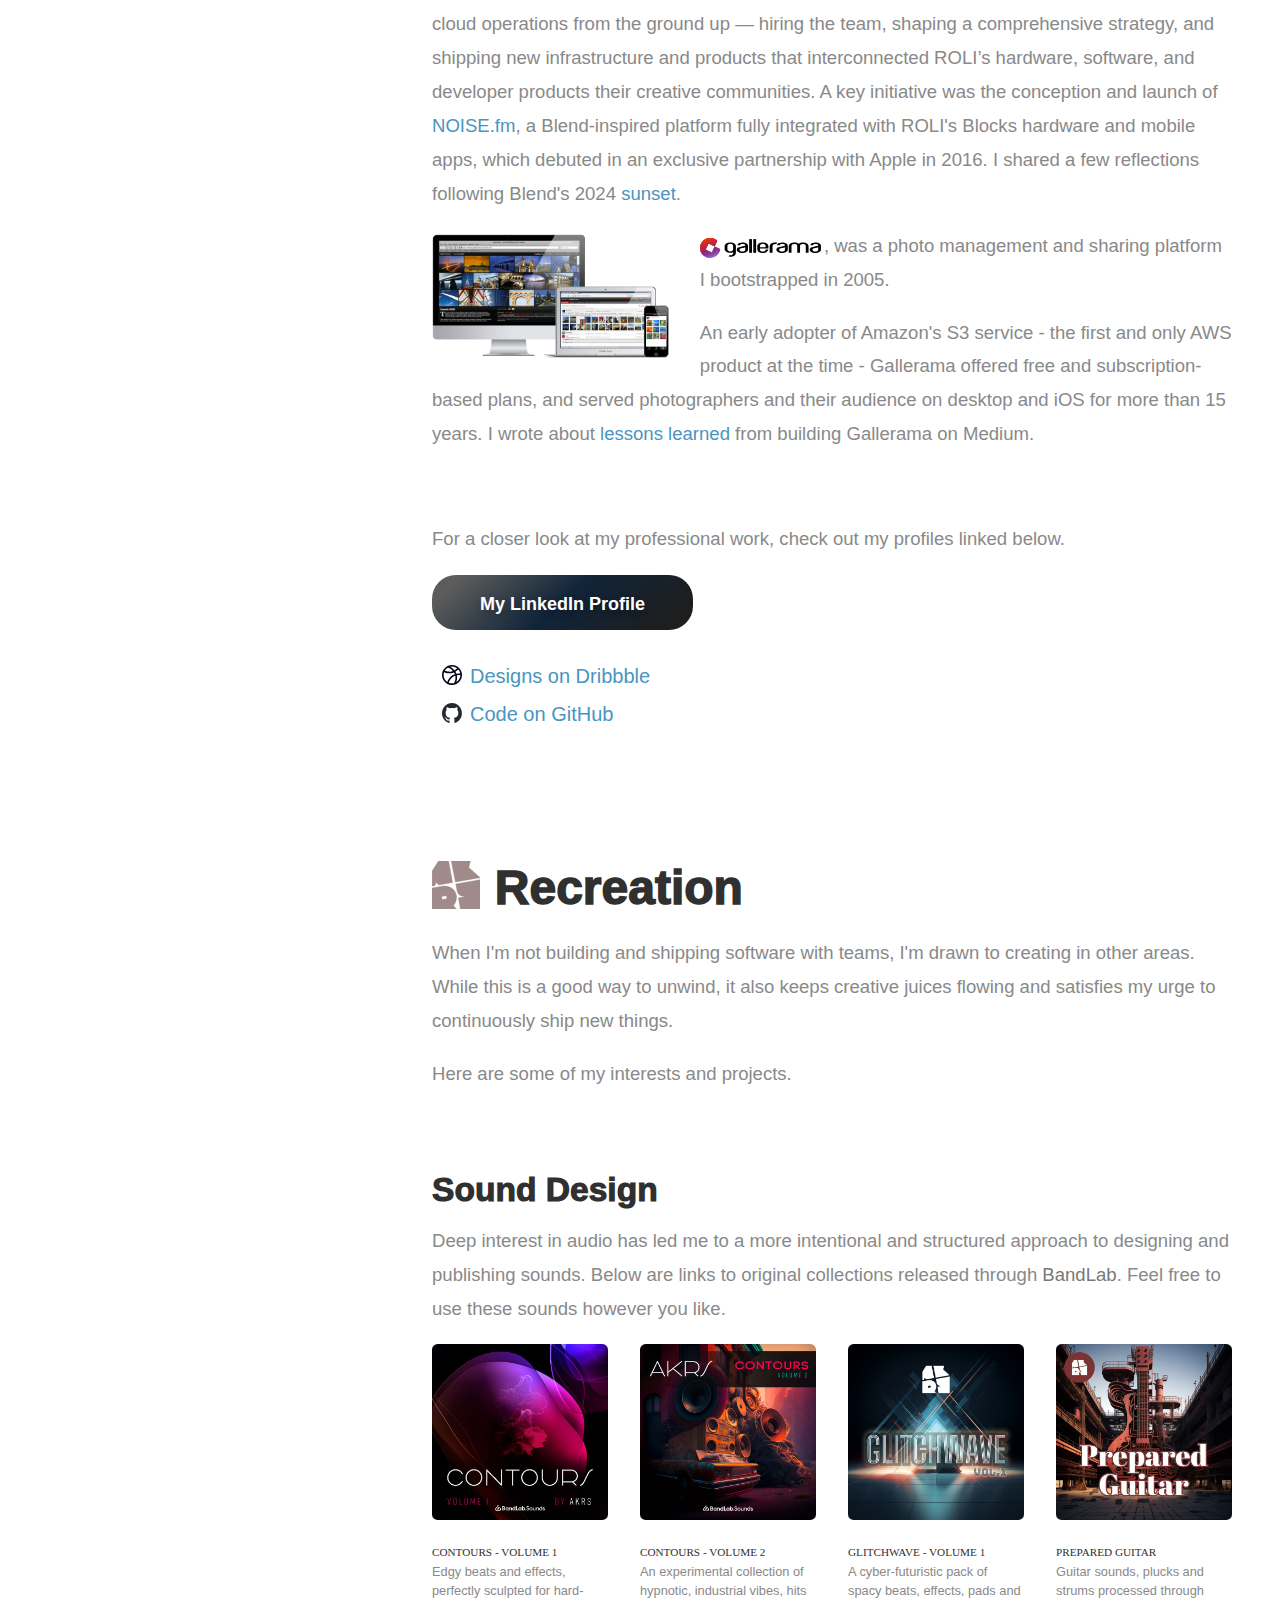
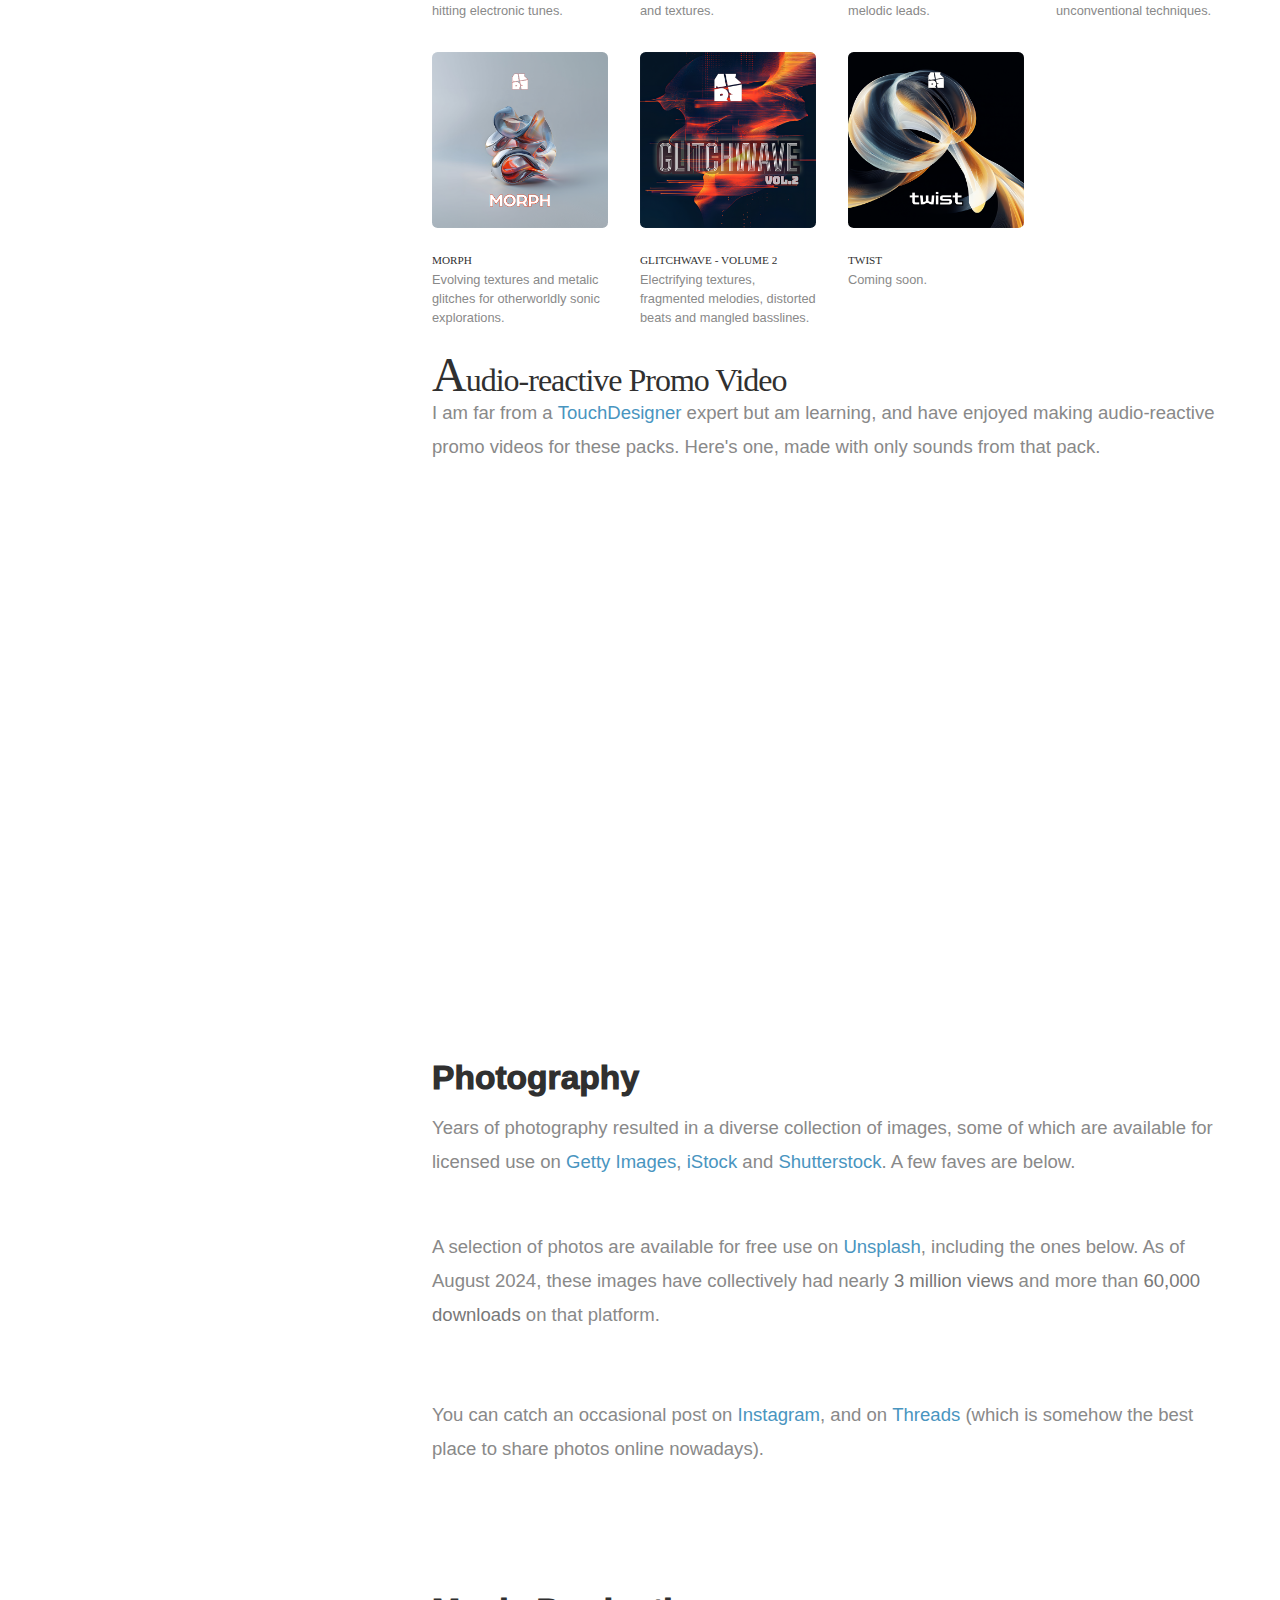
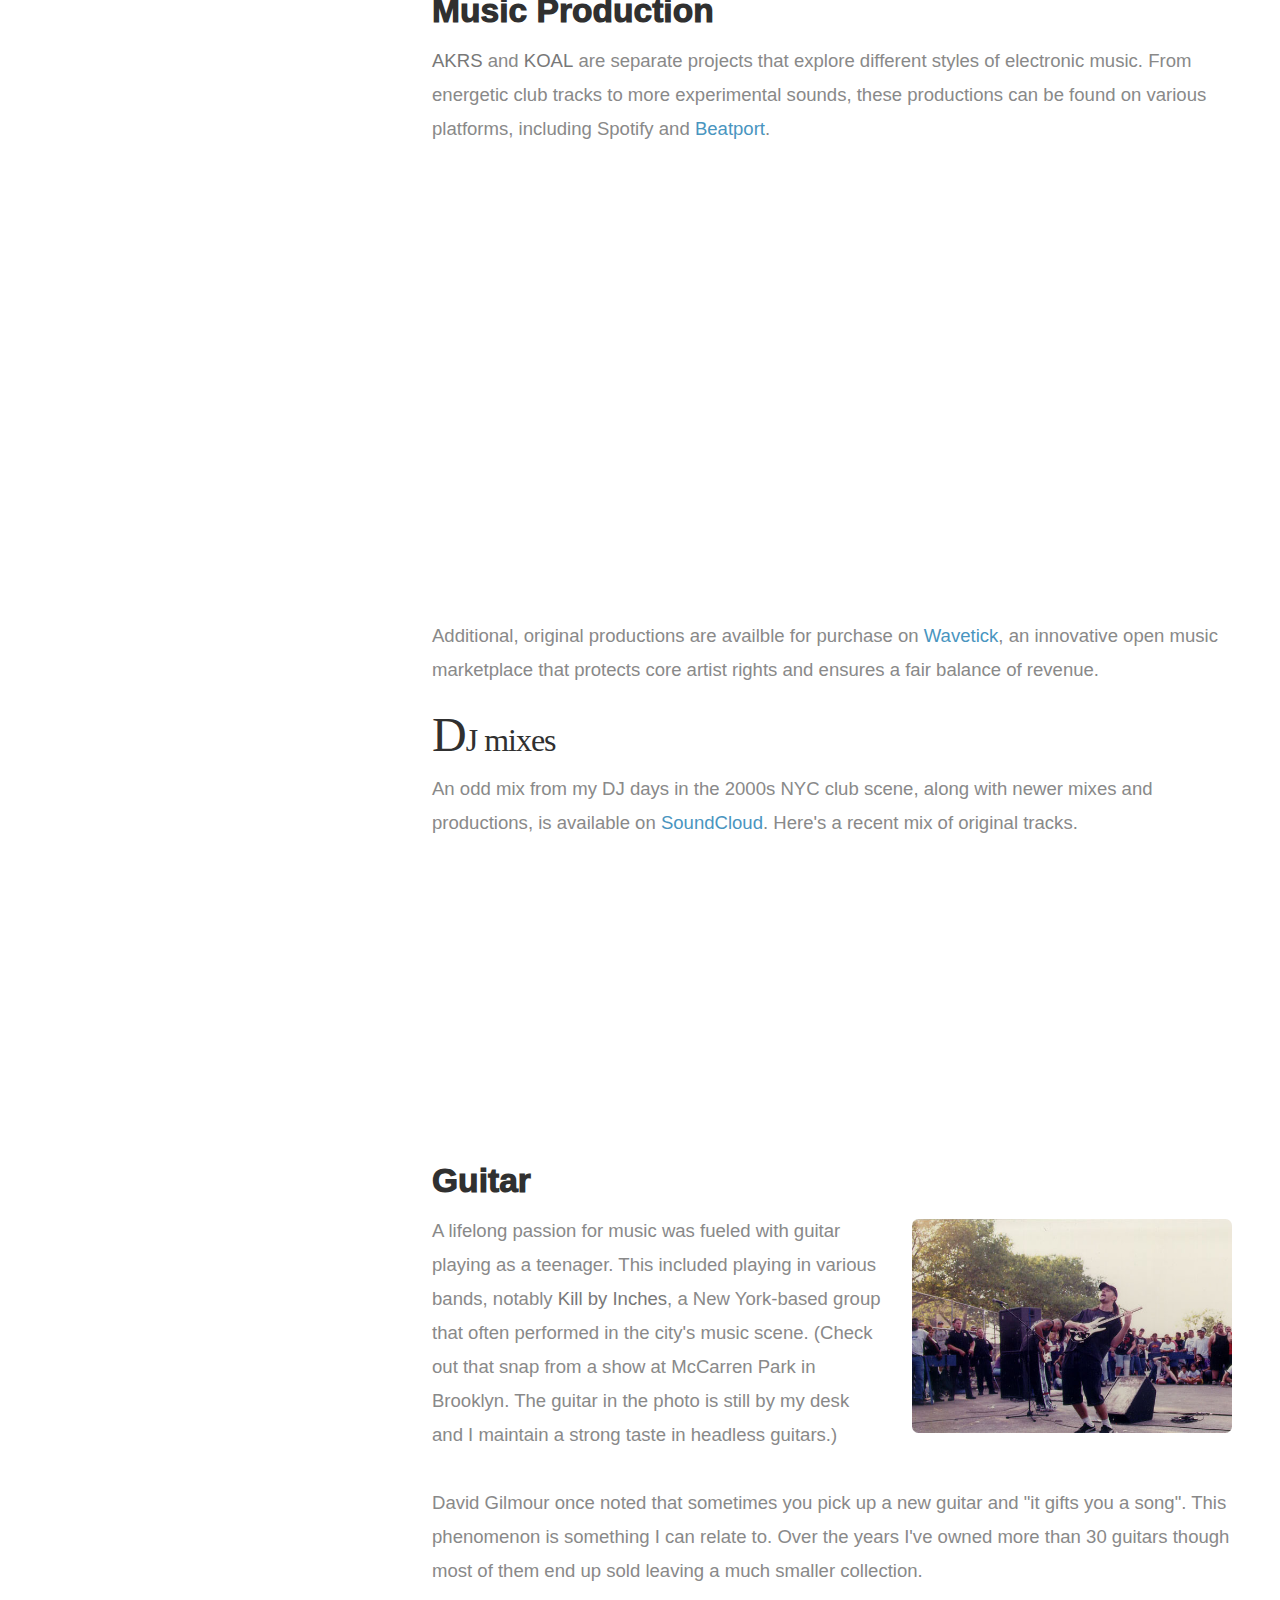
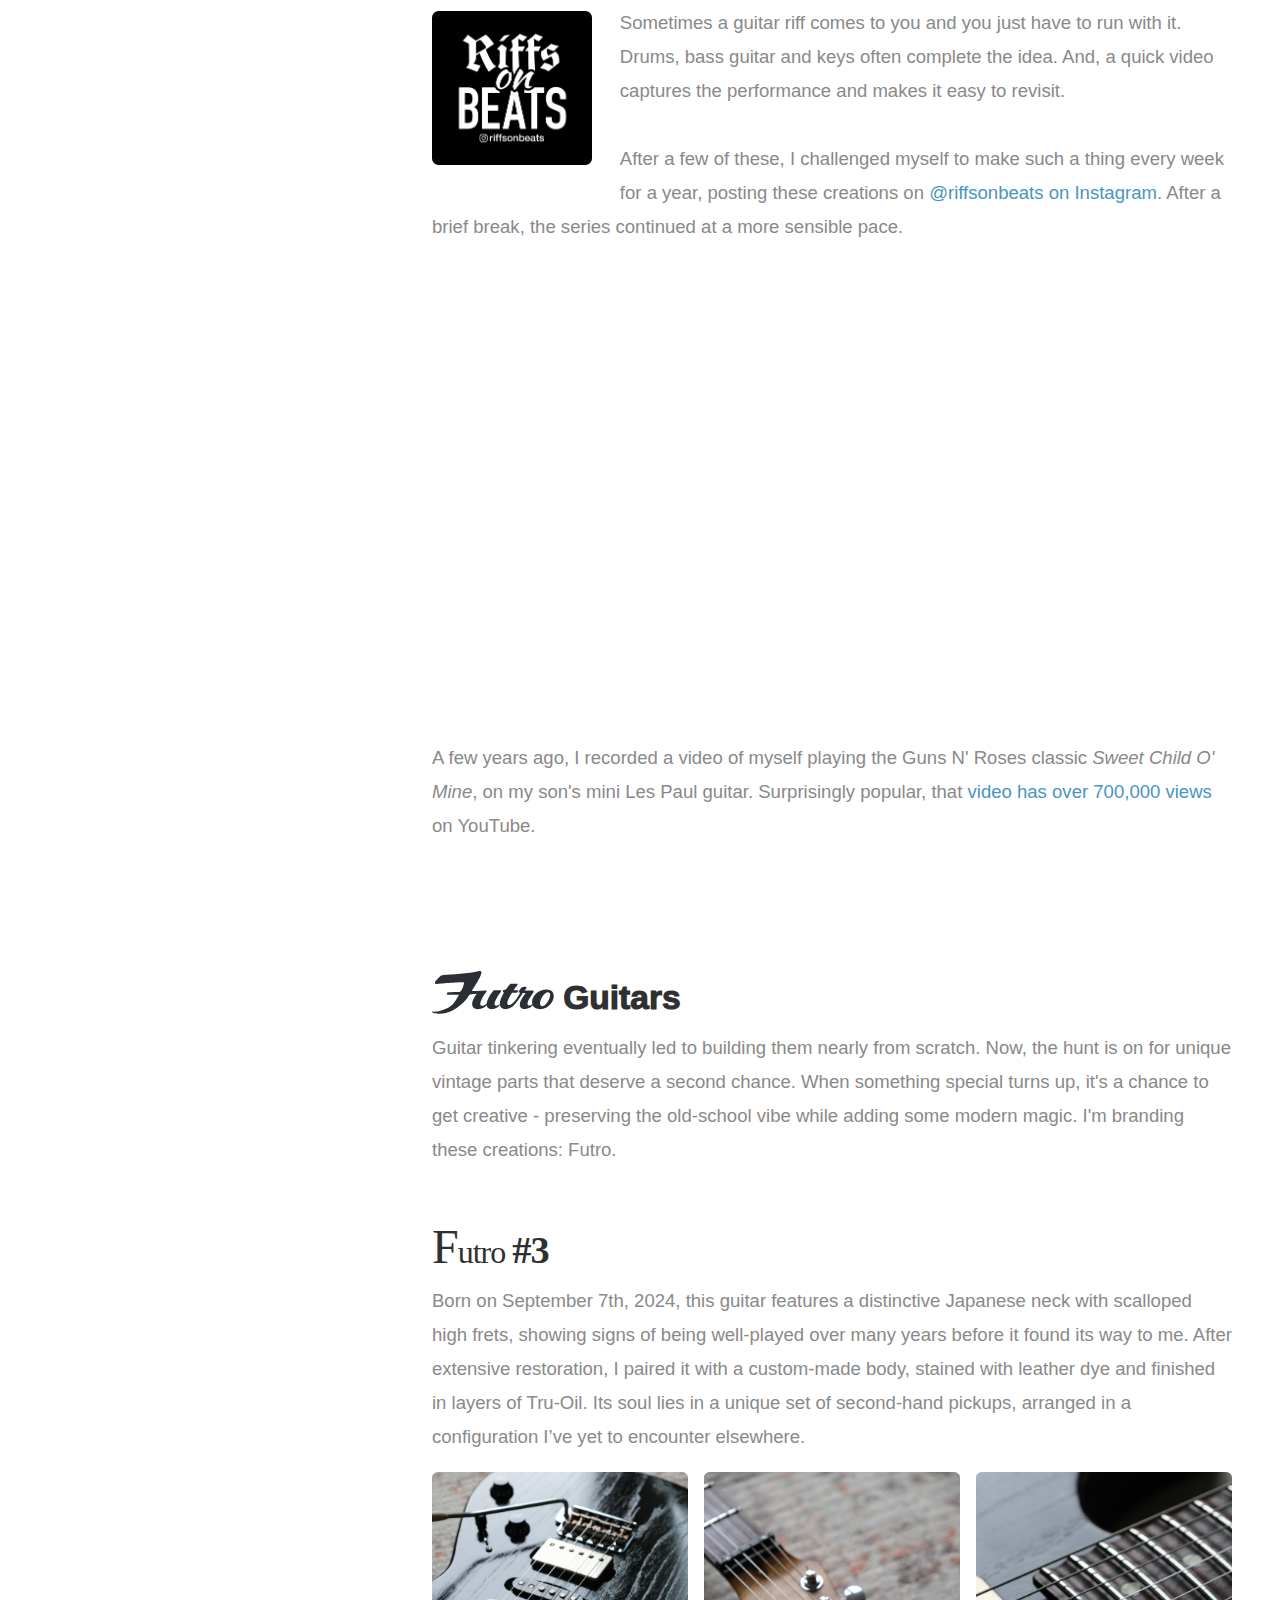
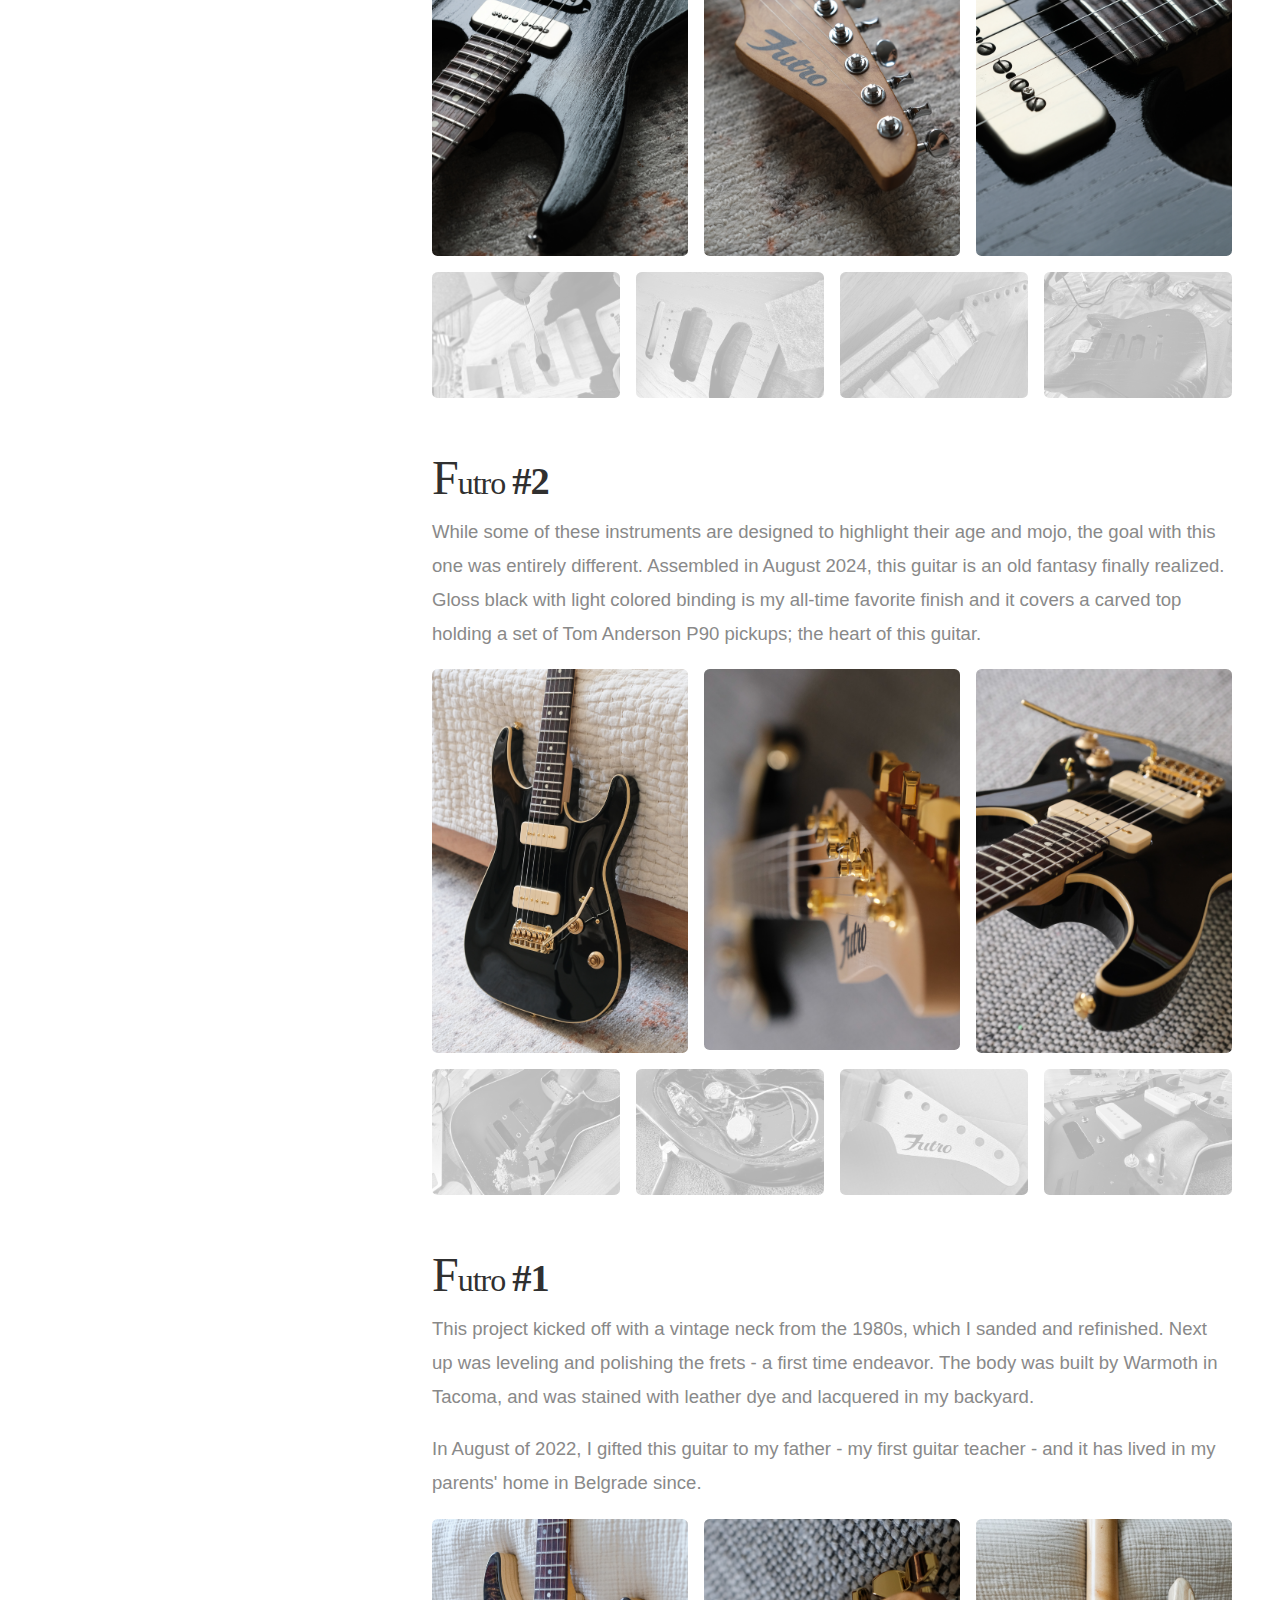
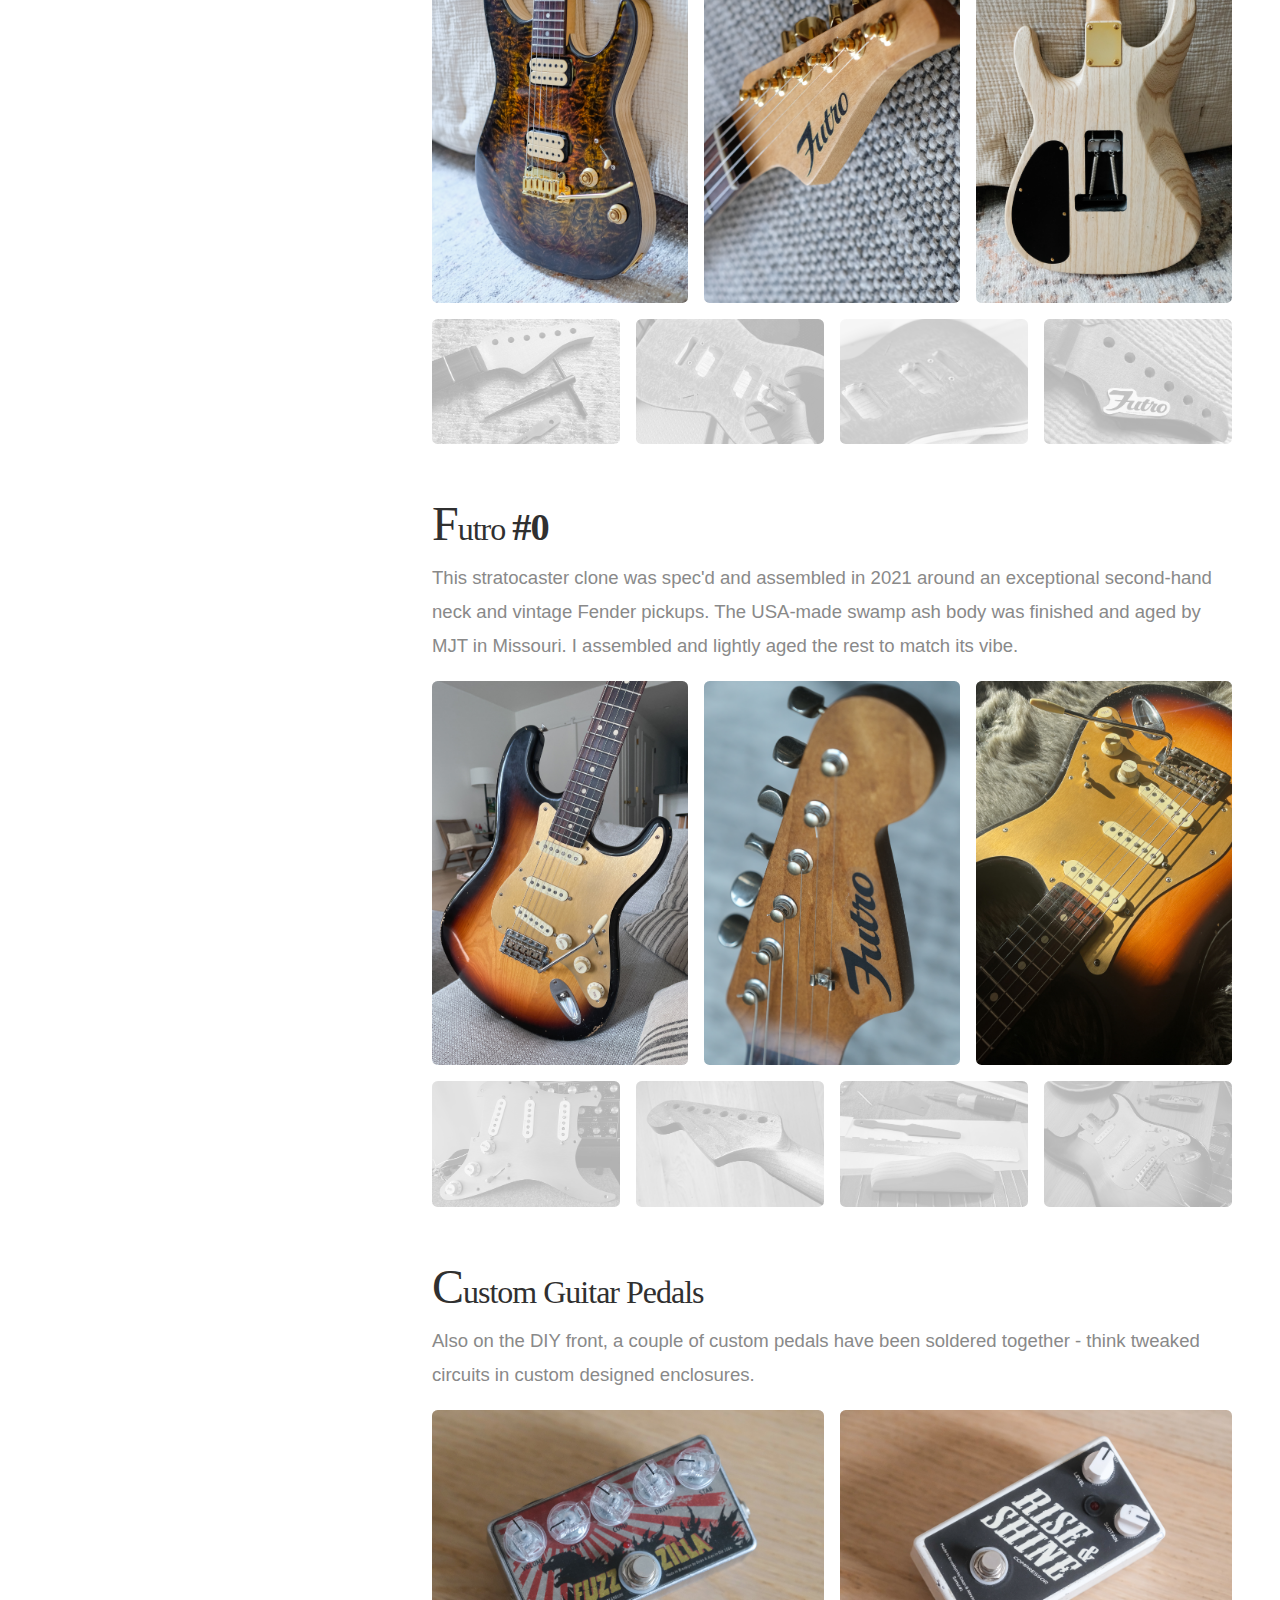
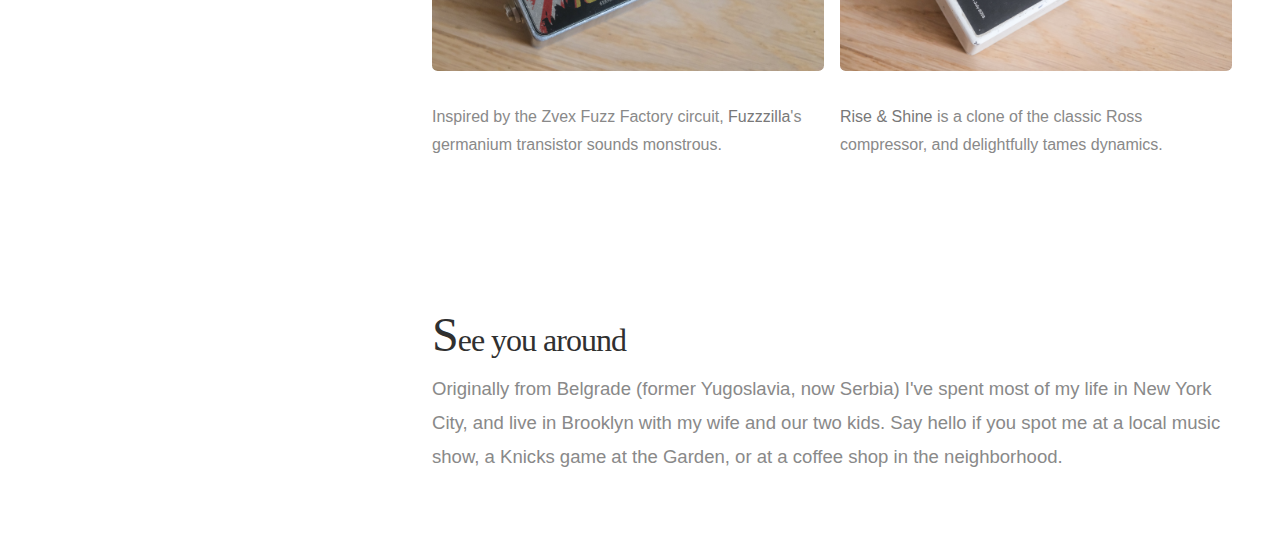
==== commit 9a7c2964: "Update index.html" ====
--- a/index.html
+++ b/index.html
@@ -77,7 +77,7 @@
 						and <strong>Google+</strong>.
 					</p>
 					<p>
-						Earlier in my career, I focused on UI development and lead engineering teams at MLB's 
+						Earlier in my career, I focused on UI development and led engineering teams at MLB's 
 						<a href="https://www.bamtechmedia.com/" target="_blank">BAM Tech</a> (which has since become Disney 
 						Streaming), Meebo and other startups.
 					</p>
